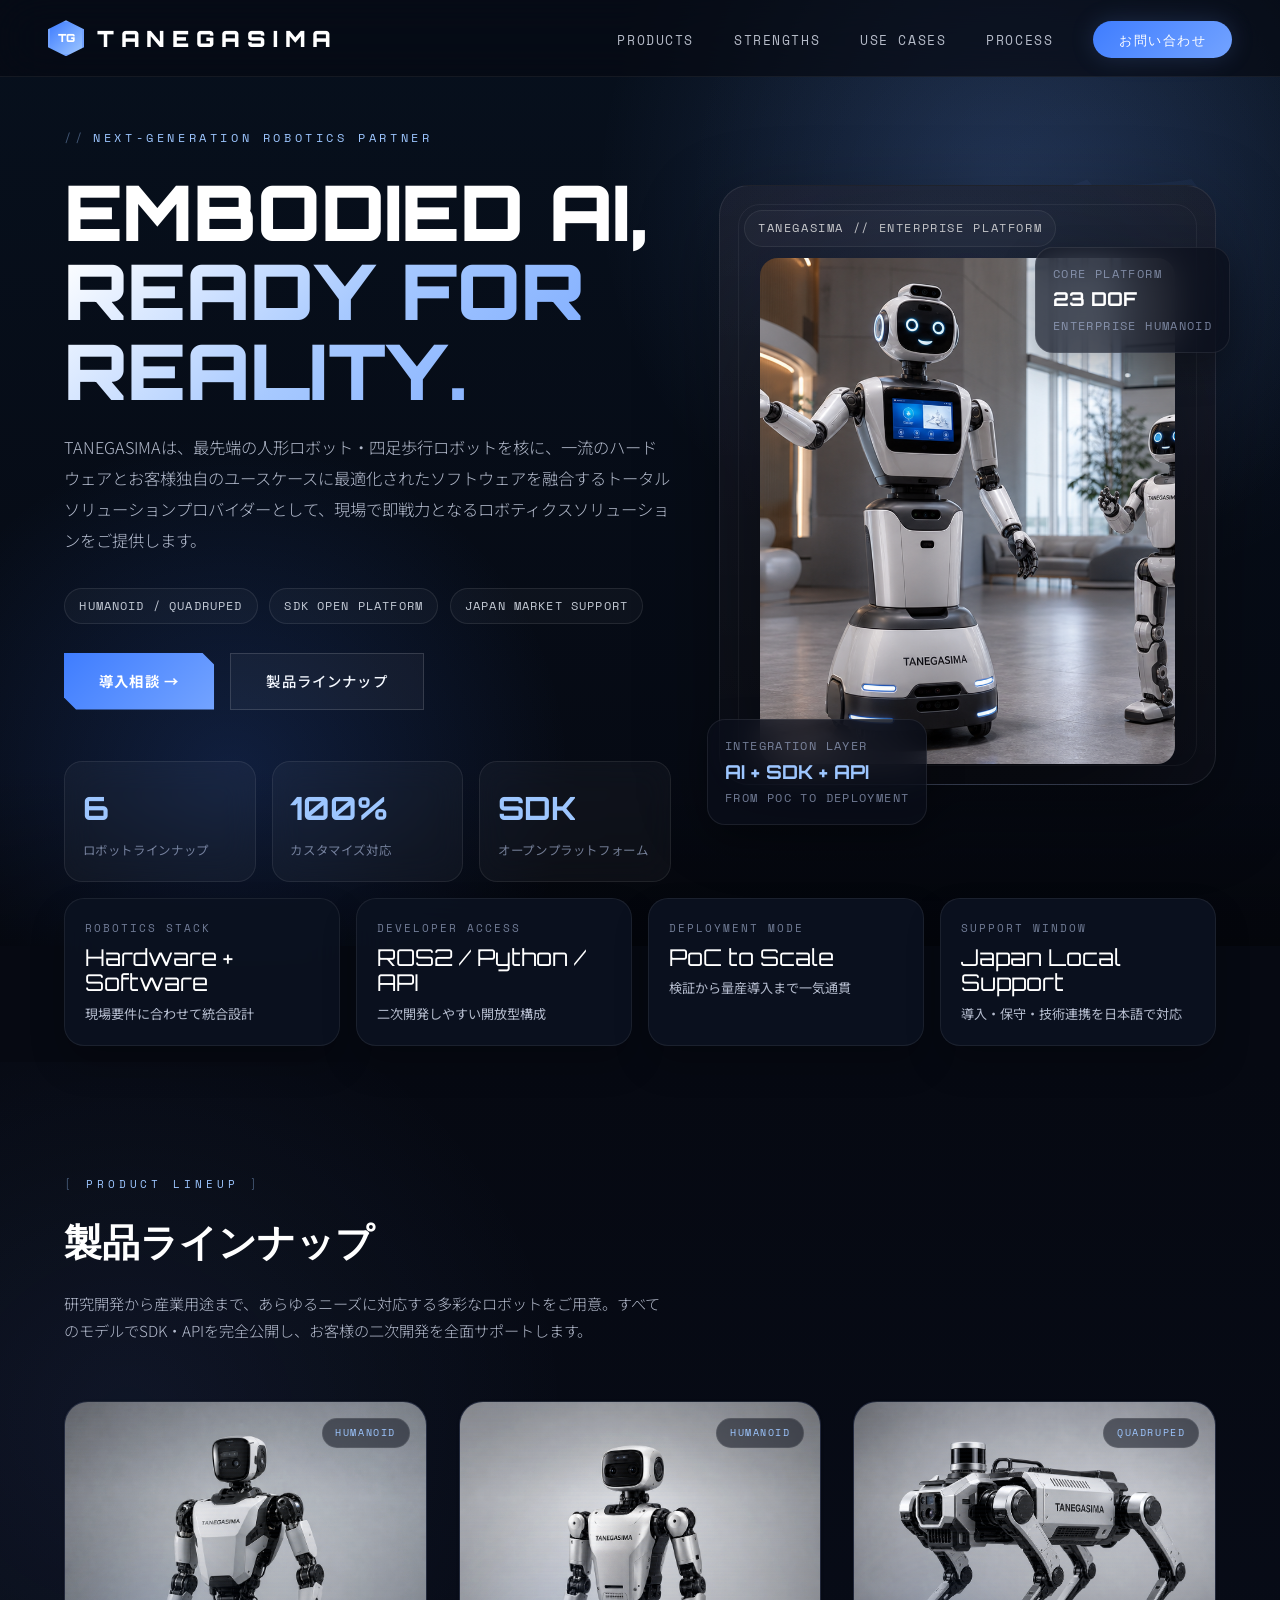
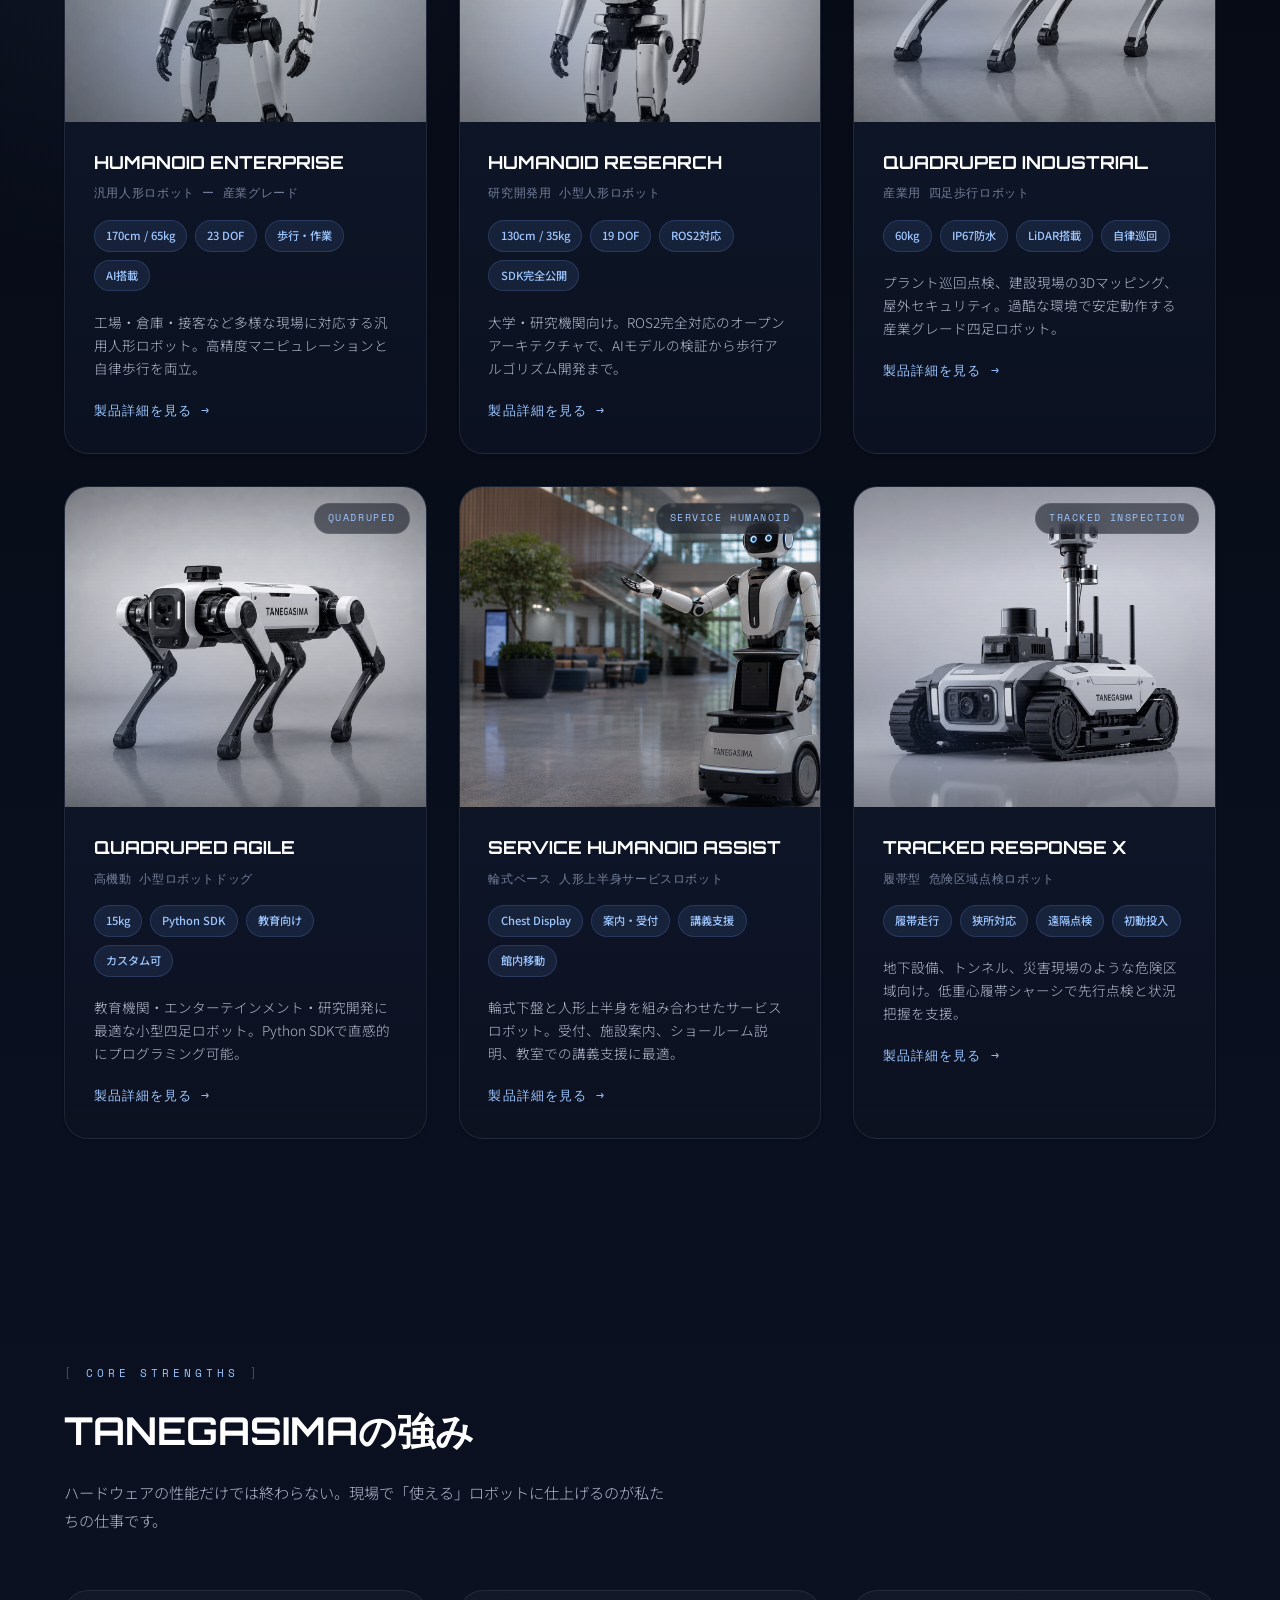
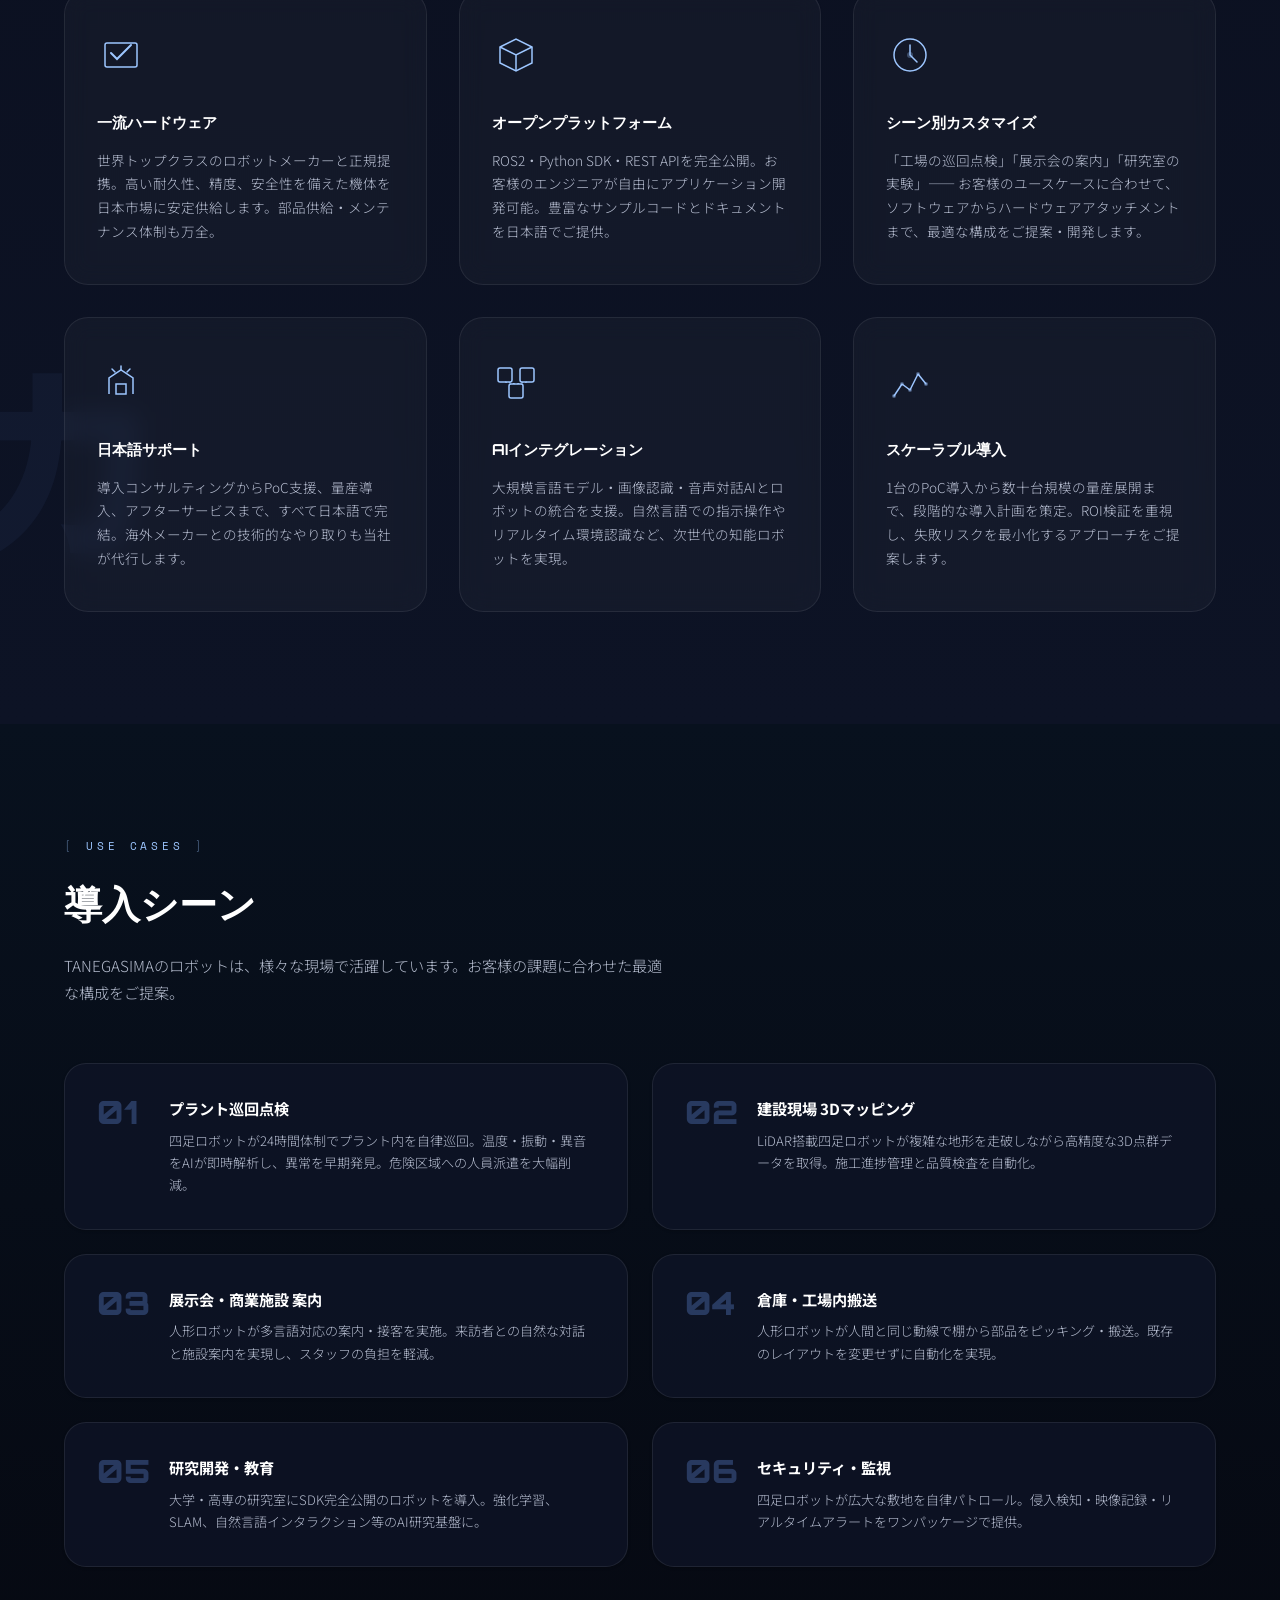
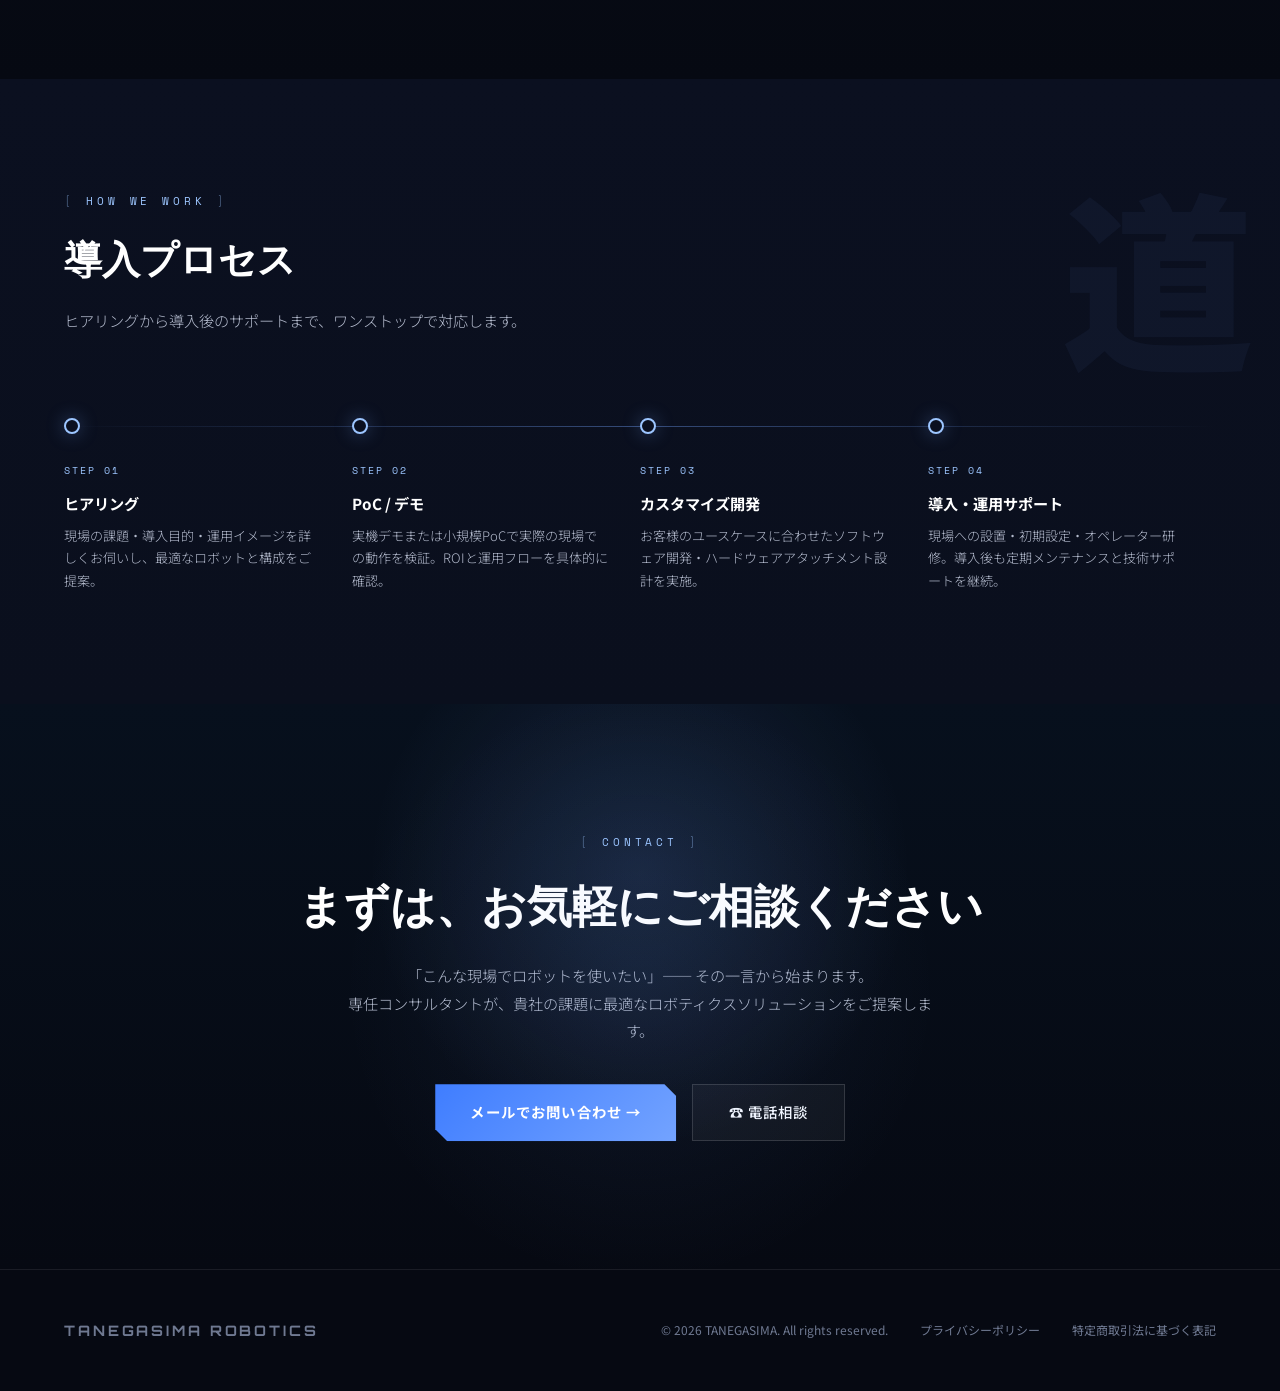
==== index.html @ 4e9cc812 "Fix GitHub Pages homepage video source" ====
<!DOCTYPE html>
<html lang="ja">
<head>
<meta charset="UTF-8">
<meta name="viewport" content="width=device-width, initial-scale=1.0">
<title>TANEGASIMA — 次世代ロボティクスパートナー</title>
<link href="https://fonts.googleapis.com/css2?family=Orbitron:wght@400;500;700;900&family=Noto+Sans+JP:wght@300;400;500;700&family=Space+Mono:wght@400;700&display=swap" rel="stylesheet">
<style>
*, *::before, *::after { margin: 0; padding: 0; box-sizing: border-box; }

:root {
  --bg-primary: #060912;
  --bg-secondary: #0b1020;
  --bg-tertiary: #11182d;
  --bg-card: rgba(15, 21, 40, 0.82);
  --accent: #73a3ff;
  --accent-strong: #3f7dff;
  --accent-light: #9dc6ff;
  --accent-bg: rgba(115,163,255,0.12);
  --accent-border: rgba(115,163,255,0.25);
  --text-primary: #f4f8ff;
  --text-secondary: rgba(228,236,255,0.78);
  --text-muted: rgba(176,190,224,0.62);
  --border: rgba(142,164,214,0.22);
  --border-light: rgba(142,164,214,0.14);
  --highlight: #ffffff;
  --grid-line: rgba(115,163,255,0.05);
  --shadow-sm: 0 1px 3px rgba(0,0,0,0.2);
  --shadow-md: 0 20px 45px rgba(0,0,0,0.28);
  --shadow-lg: 0 28px 80px rgba(0,0,0,0.36);
}

html { scroll-behavior: smooth; font-size: 16px; }

body {
  background: var(--bg-primary);
  color: var(--text-primary);
  font-family: 'Noto Sans JP', sans-serif;
  overflow-x: hidden;
  line-height: 1.7;
}

.grid-bg {
  position: fixed; inset: 0; z-index: 0;
  background-image:
    linear-gradient(var(--grid-line) 1px, transparent 1px),
    linear-gradient(90deg, var(--grid-line) 1px, transparent 1px);
  background-size: 64px 64px;
  pointer-events: none;
}

/* NAV */
nav {
  position: fixed; top: 0; width: 100%; z-index: 100;
  padding: 1.2rem 3rem;
  display: flex; justify-content: space-between; align-items: center;
  background: rgba(6,9,18,0.68);
  backdrop-filter: blur(24px);
  border-bottom: 1px solid rgba(255,255,255,0.06);
}
.logo {
  font-family: 'Orbitron', sans-serif; font-weight: 900; font-size: 1.4rem;
  letter-spacing: 0.3em; color: var(--highlight);
  display: flex; align-items: center; gap: 0.8rem;
}
.logo-mark {
  width: 36px; height: 36px; border: 2px solid var(--accent);
  display: flex; align-items: center; justify-content: center;
  font-size: 0.7rem; color: #fff; letter-spacing: 0;
  clip-path: polygon(50% 0%, 100% 25%, 100% 75%, 50% 100%, 0% 75%, 0% 25%);
  background: linear-gradient(135deg, var(--accent-strong), var(--accent-light));
  box-shadow: 0 0 30px rgba(115,163,255,0.35);
}
.nav-links { display: flex; gap: 2.5rem; list-style: none; }
.nav-links a {
  color: rgba(236,242,255,0.76); text-decoration: none; font-size: 0.82rem;
  font-weight: 500; letter-spacing: 0.12em; text-transform: uppercase;
  transition: color 0.3s; font-family: 'Space Mono', monospace;
}
.nav-links a:hover { color: var(--accent-light); }
.nav-cta {
  padding: 0.55rem 1.6rem; background: linear-gradient(135deg, var(--accent-strong), var(--accent));
  color: #fff !important; font-weight: 700; border-radius: 999px;
  transition: background 0.3s, transform 0.2s, box-shadow 0.3s;
  box-shadow: 0 0 24px rgba(115,163,255,0.18);
}
.nav-cta:hover { transform: translateY(-1px); box-shadow: 0 0 32px rgba(115,163,255,0.28); }

/* HERO */
.hero {
  position: relative; min-height: 100vh; display: flex; align-items: center;
  padding: 8rem 4rem 4rem; z-index: 1; overflow: hidden;
  background:
    radial-gradient(circle at 78% 20%, rgba(115,163,255,0.2) 0%, transparent 32%),
    radial-gradient(circle at 18% 82%, rgba(63,125,255,0.18) 0%, transparent 26%),
    linear-gradient(180deg, #07101d 0%, #060912 100%);
}
.hero::before {
  content: ''; position: absolute; top: -200px; right: -200px;
  width: 800px; height: 800px;
  background: radial-gradient(circle, rgba(115,163,255,0.08) 0%, transparent 70%);
  pointer-events: none;
}
.hero::after {
  content: ''; position: absolute; inset: auto 0 0 0; height: 180px;
  background: linear-gradient(180deg, transparent, rgba(0,0,0,0.38));
  pointer-events: none;
}
.hero-shell {
  width: 100%; display: grid; grid-template-columns: minmax(0, 1.1fr) minmax(420px, 0.9fr);
  gap: 3rem; align-items: center; position: relative; z-index: 2;
}
.hero-content { max-width: 720px; animation: fadeSlideUp 1s ease-out; }
.hero-tag {
  font-family: 'Space Mono', monospace; font-size: 0.75rem;
  letter-spacing: 0.3em; color: var(--accent-light); margin-bottom: 1.5rem; text-transform: uppercase;
}
.hero-tag::before { content: '//'; margin-right: 0.5rem; opacity: 0.4; }
.hero h1 {
  font-family: 'Orbitron', sans-serif; font-size: clamp(2.9rem, 6vw, 5.6rem);
  font-weight: 900; line-height: 1.03; color: var(--highlight); margin-bottom: 1.4rem;
  text-transform: uppercase;
}
.hero h1 .accent {
  display: inline-block; color: transparent;
  background: linear-gradient(135deg, #ffffff 0%, #a7c9ff 45%, #6ea1ff 100%);
  -webkit-background-clip: text; background-clip: text;
}
.hero-desc {
  font-size: 1.02rem; color: var(--text-secondary); max-width: 620px;
  margin-bottom: 2rem; line-height: 1.9; font-weight: 300;
}
.hero-micro {
  display: flex; flex-wrap: wrap; gap: 0.7rem; margin-bottom: 1.8rem;
}
.hero-chip {
  padding: 0.45rem 0.9rem; border-radius: 999px;
  border: 1px solid rgba(255,255,255,0.09);
  background: rgba(255,255,255,0.03); color: rgba(239,245,255,0.8);
  font-family: 'Space Mono', monospace; font-size: 0.72rem; letter-spacing: 0.1em;
}
.hero-buttons { display: flex; gap: 1rem; flex-wrap: wrap; }

.btn-primary {
  display: inline-flex; align-items: center; gap: 0.5rem;
  padding: 0.95rem 2.2rem; background: linear-gradient(135deg, var(--accent-strong), var(--accent)); color: #fff;
  text-decoration: none; font-weight: 700; font-size: 0.9rem;
  letter-spacing: 0.08em; border: none; cursor: pointer; transition: all 0.3s;
  clip-path: polygon(0 0, calc(100% - 12px) 0, 100% 12px, 100% 100%, 12px 100%, 0 calc(100% - 12px));
  box-shadow: 0 12px 40px rgba(63,125,255,0.32);
}
.btn-primary:hover { transform: translateY(-2px); box-shadow: 0 16px 44px rgba(63,125,255,0.42); }

.btn-secondary {
  display: inline-flex; align-items: center; gap: 0.5rem;
  padding: 0.95rem 2.2rem; background: rgba(255,255,255,0.04); color: var(--text-primary);
  text-decoration: none; font-weight: 500; font-size: 0.9rem;
  letter-spacing: 0.08em; border: 1px solid rgba(255,255,255,0.14); cursor: pointer; transition: all 0.3s;
}
.btn-secondary:hover { border-color: var(--accent); color: var(--accent-light); background: rgba(115,163,255,0.06); }

.hero-stats {
  display: grid; grid-template-columns: repeat(3, minmax(0, 1fr));
  gap: 1rem; margin-top: 3.2rem;
}
.stat-item {
  padding: 1.2rem 1.1rem; background: rgba(255,255,255,0.035);
  border: 1px solid rgba(255,255,255,0.08); border-radius: 18px;
  backdrop-filter: blur(16px);
}
.stat-num { font-family: 'Orbitron', sans-serif; font-size: 2rem; font-weight: 700; color: var(--accent-light); }
.stat-label { font-size: 0.78rem; color: var(--text-muted); margin-top: 0.3rem; letter-spacing: 0.05em; }
.hero-visual {
  position: relative; min-height: 640px; animation: fadeSlideUp 1s ease-out 0.1s both;
}
.hero-frame {
  position: absolute; inset: 0 0 40px 0; overflow: hidden; border-radius: 30px;
  border: 1px solid rgba(255,255,255,0.08);
  background:
    linear-gradient(180deg, rgba(255,255,255,0.06), rgba(255,255,255,0.02)),
    radial-gradient(circle at 50% 20%, rgba(115,163,255,0.12), transparent 55%),
    linear-gradient(180deg, rgba(11,16,32,0.98), rgba(7,10,20,0.98));
  box-shadow: var(--shadow-lg);
}
.hero-frame::before {
  content: ''; position: absolute; inset: 18px; border-radius: 22px;
  border: 1px solid rgba(255,255,255,0.06); pointer-events: none;
}
.hero-media {
  position: absolute; inset: 72px 40px 20px 40px; width: calc(100% - 80px); height: calc(100% - 92px);
  object-fit: cover; object-position: center center; border-radius: 18px;
  filter: drop-shadow(0 50px 80px rgba(0,0,0,0.56));
}
.hero-spec-card {
  position: absolute; min-width: 180px; padding: 1rem 1.05rem;
  border-radius: 18px; background: rgba(10,15,28,0.7);
  border: 1px solid rgba(255,255,255,0.08); backdrop-filter: blur(18px);
  box-shadow: 0 16px 36px rgba(0,0,0,0.28);
}
.hero-spec-card strong {
  display: block; font-family: 'Orbitron', sans-serif; font-size: 1.2rem; color: var(--highlight);
}
.hero-spec-card span {
  display: block; font-size: 0.72rem; color: var(--text-muted);
  letter-spacing: 0.12em; text-transform: uppercase; font-family: 'Space Mono', monospace;
}
.hero-spec-top { top: 62px; right: -14px; }
.hero-spec-bottom { bottom: 0; left: -12px; }
.hero-spec-bottom strong { color: var(--accent-light); }
.hero-system-tag {
  position: absolute; top: 24px; left: 24px;
  padding: 0.48rem 0.8rem; border-radius: 999px;
  font-size: 0.72rem; letter-spacing: 0.14em; text-transform: uppercase;
  font-family: 'Space Mono', monospace; color: rgba(255,255,255,0.8);
  border: 1px solid rgba(255,255,255,0.08); background: rgba(255,255,255,0.03);
}

.signal-strip {
  position: relative; z-index: 2; margin-top: -3rem; padding: 0 4rem 1rem;
}
.signal-grid {
  display: grid; grid-template-columns: repeat(4, minmax(0, 1fr));
  gap: 1rem; max-width: 1400px; margin: 0 auto;
}
.signal-card {
  padding: 1.2rem 1.25rem; border-radius: 20px;
  background: rgba(12,18,33,0.9); border: 1px solid rgba(255,255,255,0.07);
  box-shadow: 0 18px 34px rgba(0,0,0,0.22); backdrop-filter: blur(18px);
}
.signal-label {
  color: var(--text-muted); font-size: 0.7rem; letter-spacing: 0.18em;
  text-transform: uppercase; font-family: 'Space Mono', monospace; margin-bottom: 0.5rem;
}
.signal-value {
  color: var(--highlight); font-family: 'Orbitron', sans-serif; font-size: 1.45rem; line-height: 1.1;
}
.signal-note { margin-top: 0.45rem; color: var(--text-secondary); font-size: 0.82rem; }

/* SECTIONS */
section { position: relative; z-index: 1; padding: 7rem 4rem; }
.section-tag {
  font-family: 'Space Mono', monospace; font-size: 0.7rem;
  letter-spacing: 0.35em; color: var(--accent-light); text-transform: uppercase; margin-bottom: 1rem;
}
.section-tag::before { content: '[ '; opacity: 0.4; }
.section-tag::after { content: ' ]'; opacity: 0.4; }
.section-title {
  font-family: 'Orbitron', sans-serif; font-size: clamp(1.6rem, 3vw, 2.4rem);
  font-weight: 700; color: var(--highlight); margin-bottom: 1rem;
}
.section-desc { color: var(--text-secondary); max-width: 600px; font-size: 0.95rem; line-height: 1.8; font-weight: 300; }

/* PRODUCTS */
#products {
  background:
    radial-gradient(circle at 10% 20%, rgba(115,163,255,0.08), transparent 24%),
    linear-gradient(180deg, #060912 0%, #0a1020 100%);
}
.products-grid { display: grid; grid-template-columns: repeat(auto-fit, minmax(320px, 1fr)); gap: 2rem; margin-top: 3.5rem; }
.product-card {
  background: linear-gradient(180deg, rgba(18,26,48,0.92), rgba(12,18,33,0.88));
  border: 1px solid rgba(255,255,255,0.08);
  overflow: hidden; transition: all 0.4s cubic-bezier(0.25, 0.46, 0.45, 0.94);
  position: relative; border-radius: 24px; box-shadow: var(--shadow-sm);
}
.product-card:hover { border-color: var(--accent-border); transform: translateY(-10px); box-shadow: var(--shadow-lg); }
.product-card::after {
  content: ''; position: absolute; top: 0; left: 0; right: 0; height: 3px;
  background: linear-gradient(90deg, transparent, var(--accent), transparent);
  transform: scaleX(0); transition: transform 0.4s; border-radius: 24px 24px 0 0;
}
.product-card:hover::after { transform: scaleX(1); }

.product-visual {
  height: 320px;
  position: relative; overflow: hidden;
}
.product-visual::before {
  content: ''; position: absolute; inset: 0;
  background:
    linear-gradient(180deg, rgba(9,13,24,0.1) 0%, rgba(9,13,24,0) 30%, rgba(9,13,24,0.34) 100%),
    repeating-linear-gradient(0deg, transparent, transparent 2px, rgba(115,163,255,0.018) 2px, rgba(115,163,255,0.018) 4px);
  z-index: 1;
}
.product-visual::after {
  content: ''; position: absolute; inset: auto auto -34px -20px;
  width: 220px; height: 220px; border-radius: 50%;
  background: radial-gradient(circle, rgba(115,163,255,0.14) 0%, rgba(115,163,255,0.05) 36%, transparent 72%);
  filter: blur(14px); pointer-events: none; z-index: 1;
}
.product-photo {
  width: 100%; height: 100%; object-fit: cover; display: block;
  filter: saturate(1.03) contrast(1.05);
}
.product-photo.enterprise { object-position: center 12%; }
.product-photo.research { object-position: center 16%; }
.product-photo.industrial { object-position: center 24%; }
.product-photo.agile { object-position: center 24%; }

.product-badge {
  position: absolute; top: 1rem; right: 1rem;
  font-family: 'Space Mono', monospace; font-size: 0.65rem; letter-spacing: 0.15em;
  color: var(--accent-light); background: rgba(9,13,24,0.52);
  padding: 0.35rem 0.8rem; border: 1px solid rgba(255,255,255,0.08); border-radius: 999px;
  z-index: 2; backdrop-filter: blur(12px);
}
.product-info { padding: 1.6rem 1.8rem 1.9rem; }
.product-name { font-family: 'Orbitron', sans-serif; font-size: 1.12rem; font-weight: 700; color: var(--highlight); margin-bottom: 0.3rem; }
.product-sub { font-size: 0.78rem; color: var(--text-muted); font-family: 'Space Mono', monospace; margin-bottom: 1rem; letter-spacing: 0.05em; }
.product-specs { display: flex; flex-wrap: wrap; gap: 0.5rem; margin-bottom: 1.2rem; }
.spec-tag {
  font-size: 0.7rem; padding: 0.34rem 0.7rem; background: rgba(115,163,255,0.1);
  border: 1px solid rgba(115,163,255,0.18); color: var(--accent-light); border-radius: 999px; font-weight: 500;
}
.product-desc { font-size: 0.85rem; color: var(--text-secondary); line-height: 1.7; font-weight: 300; }
.product-link {
  display: inline-flex; align-items: center; margin-top: 1.2rem;
  color: var(--accent-light); text-decoration: none; font-size: 0.82rem;
  font-family: 'Space Mono', monospace; letter-spacing: 0.08em;
  transition: transform 0.25s ease, color 0.25s ease;
}
.product-link:hover { transform: translateX(4px); color: #fff; }

/* STRENGTHS */
#strengths { background: linear-gradient(180deg, #0b1020 0%, #0d1325 100%); }
.strength-grid { display: grid; grid-template-columns: repeat(3, 1fr); gap: 2rem; margin-top: 3.5rem; }
.strength-card {
  padding: 2.5rem 2rem; background: rgba(255,255,255,0.03);
  border: 1px solid rgba(255,255,255,0.08); transition: all 0.3s; border-radius: 24px;
  backdrop-filter: blur(12px);
}
.strength-card:hover { border-color: var(--accent-border); box-shadow: var(--shadow-md); transform: translateY(-4px); }
.strength-icon { width: 48px; height: 48px; margin-bottom: 1.5rem; color: var(--accent-light); }
.strength-card h3 { font-family: 'Orbitron', sans-serif; font-size: 0.95rem; font-weight: 700; color: var(--highlight); margin-bottom: 0.8rem; }
.strength-card p { font-size: 0.85rem; color: var(--text-secondary); line-height: 1.75; font-weight: 300; }

/* USE CASES */
#usecases { background: linear-gradient(180deg, #08111e 0%, #060912 100%); }
.usecase-grid { display: grid; grid-template-columns: repeat(2, 1fr); gap: 1.5rem; margin-top: 3.5rem; }
.usecase-item {
  display: flex; gap: 1.5rem; padding: 2rem; background: rgba(15,21,40,0.74);
  border: 1px solid rgba(255,255,255,0.08); transition: all 0.3s;
  align-items: flex-start; border-radius: 22px; box-shadow: var(--shadow-sm);
}
.usecase-item:hover { border-color: var(--accent-border); transform: translateX(4px); box-shadow: var(--shadow-md); }
.usecase-num { font-family: 'Orbitron', sans-serif; font-size: 2rem; font-weight: 900; color: rgba(115,163,255,0.28); line-height: 1; min-width: 3rem; }
.usecase-item h4 { font-size: 0.95rem; font-weight: 700; color: var(--highlight); margin-bottom: 0.5rem; }
.usecase-item p { font-size: 0.82rem; color: var(--text-secondary); line-height: 1.7; font-weight: 300; }

/* PROCESS */
#process { background: linear-gradient(180deg, #0b1020 0%, #0a0f1d 100%); }
.process-timeline { margin-top: 3.5rem; display: flex; position: relative; }
.process-timeline::before {
  content: ''; position: absolute; top: 36px; left: 0; right: 0; height: 1px; background: linear-gradient(90deg, transparent, rgba(115,163,255,0.4), transparent);
}
.process-step { flex: 1; position: relative; padding-top: 4.5rem; padding-right: 2rem; }
.process-step::before {
  content: ''; position: absolute; top: 28px; left: 0; width: 16px; height: 16px;
  background: var(--bg-secondary); border: 2px solid var(--accent-light); border-radius: 50%; z-index: 1;
  box-shadow: 0 0 18px rgba(115,163,255,0.35);
}
.step-num { font-family: 'Space Mono', monospace; font-size: 0.65rem; color: var(--accent-light); letter-spacing: 0.2em; margin-bottom: 0.7rem; }
.process-step h4 { font-size: 0.95rem; font-weight: 700; color: var(--highlight); margin-bottom: 0.5rem; }
.process-step p { font-size: 0.82rem; color: var(--text-secondary); line-height: 1.7; font-weight: 300; }

/* CTA */
.cta-section {
  text-align: center; padding: 8rem 4rem; position: relative; overflow: hidden;
  background:
    radial-gradient(circle at 50% 30%, rgba(115,163,255,0.14), transparent 36%),
    linear-gradient(180deg, #07101d 0%, #060912 100%);
}
.cta-section::before {
  content: ''; position: absolute; top: 50%; left: 50%; transform: translate(-50%, -50%);
  width: 600px; height: 600px;
  background: radial-gradient(circle, rgba(115,163,255,0.08) 0%, transparent 70%);
  pointer-events: none;
}
.cta-section .section-title { font-size: clamp(1.8rem, 3.5vw, 2.8rem); margin-bottom: 1.2rem; }
.cta-section .section-desc { margin: 0 auto 2.5rem; text-align: center; }

/* FOOTER */
footer {
  position: relative; z-index: 1; padding: 3rem 4rem; border-top: 1px solid rgba(255,255,255,0.08);
  display: flex; justify-content: space-between; align-items: center; background: #060912;
}
.footer-brand { font-family: 'Orbitron', sans-serif; font-weight: 700; font-size: 0.9rem; letter-spacing: 0.2em; color: var(--text-muted); }
.footer-info { font-size: 0.75rem; color: var(--text-muted); display: flex; gap: 2rem; }
.footer-info a { color: var(--text-muted); text-decoration: none; transition: color 0.3s; }
.footer-info a:hover { color: var(--accent-light); }

/* ANIMATIONS */
@keyframes fadeSlideUp { from { opacity: 0; transform: translateY(40px); } to { opacity: 1; transform: translateY(0); } }
.fade-in { opacity: 0; transform: translateY(30px); transition: all 0.8s cubic-bezier(0.25, 0.46, 0.45, 0.94); }
.fade-in.visible { opacity: 1; transform: translateY(0); }

/* RESPONSIVE */
@media (max-width: 1024px) {
  .hero-shell { grid-template-columns: 1fr; }
  .hero-visual { min-height: 560px; }
  .signal-grid { grid-template-columns: repeat(2, minmax(0, 1fr)); }
  .strength-grid { grid-template-columns: repeat(2, 1fr); }
  .process-timeline { flex-direction: column; gap: 2rem; }
  .process-timeline::before { display: none; }
  .process-step { padding-top: 0; padding-left: 3rem; padding-right: 0; }
  .process-step::before { top: 2px; left: 0; }
}
@media (max-width: 768px) {
  nav { padding: 1rem 1.5rem; }
  .nav-links { display: none; }
  section, .hero { padding: 4rem 1.5rem; }
  .hero { padding-top: 7rem; }
  .hero-shell { gap: 2rem; }
  .hero h1 { font-size: clamp(2.5rem, 13vw, 4rem); }
  .hero-visual { min-height: 460px; }
  .hero-frame { inset: 0; }
  .hero-media { inset: 76px 18px 18px 18px; width: calc(100% - 36px); height: calc(100% - 94px); }
  .hero-spec-card { min-width: 150px; padding: 0.9rem; }
  .hero-spec-top { top: 70px; right: 10px; }
  .hero-spec-bottom { left: 10px; bottom: 10px; }
  .hero-stats { grid-template-columns: 1fr; gap: 1rem; }
  .signal-strip { padding: 0 1.5rem 1rem; margin-top: -1.5rem; }
  .signal-grid { grid-template-columns: 1fr; }
  .products-grid { grid-template-columns: 1fr; }
  .strength-grid { grid-template-columns: 1fr; }
  .usecase-grid { grid-template-columns: 1fr; }
  footer { flex-direction: column; gap: 1.5rem; text-align: center; }
  .footer-info { flex-direction: column; gap: 0.5rem; }
}

.kanji-float {
  position: absolute; font-size: 12rem; font-weight: 900;
  color: rgba(115,163,255,0.05); pointer-events: none;
  font-family: 'Noto Sans JP', sans-serif; z-index: 0; user-select: none;
}
</style>
</head>
<body>

<div class="grid-bg"></div>

<nav>
  <div class="logo"><div class="logo-mark">TG</div>TANEGASIMA</div>
  <ul class="nav-links">
    <li><a href="#products">Products</a></li>
    <li><a href="#strengths">Strengths</a></li>
    <li><a href="#usecases">Use Cases</a></li>
    <li><a href="#process">Process</a></li>
    <li><a href="#contact" class="nav-cta">お問い合わせ</a></li>
  </ul>
</nav>

<section class="hero">
  <span class="kanji-float" style="top: 10%; right: 5%;">種</span>
  <div class="hero-shell">
    <div class="hero-content">
      <div class="hero-tag">Next-Generation Robotics Partner</div>
      <h1>Embodied AI,<br><span class="accent">Ready For Reality.</span></h1>
      <p class="hero-desc">TANEGASIMAは、最先端の人形ロボット・四足歩行ロボットを核に、一流のハードウェアとお客様独自のユースケースに最適化されたソフトウェアを融合するトータルソリューションプロバイダーとして、現場で即戦力となるロボティクスソリューションをご提供します。</p>
      <div class="hero-micro">
        <span class="hero-chip">HUMANOID / QUADRUPED</span>
        <span class="hero-chip">SDK OPEN PLATFORM</span>
        <span class="hero-chip">JAPAN MARKET SUPPORT</span>
      </div>
      <div class="hero-buttons">
        <a href="#contact" class="btn-primary">導入相談 →</a>
        <a href="#products" class="btn-secondary">製品ラインナップ</a>
      </div>
      <div class="hero-stats">
      <div class="stat-item"><div class="stat-num">6</div><div class="stat-label">ロボットラインナップ</div></div>
        <div class="stat-item"><div class="stat-num">100%</div><div class="stat-label">カスタマイズ対応</div></div>
        <div class="stat-item"><div class="stat-num">SDK</div><div class="stat-label">オープンプラットフォーム</div></div>
      </div>
    </div>
    <div class="hero-visual">
      <div class="hero-frame">
        <div class="hero-system-tag">Tanegasima // Enterprise Platform</div>
        <video class="hero-media" autoplay muted loop playsinline preload="metadata" poster="assets/tanegasima/hero-video/shot-01.png" aria-label="TANEGASIMA collaborative robotics hero video">
          <source src="assets/tanegasima/hero-video/hpvideo.mp4" type="video/mp4">
        </video>
      </div>
      <div class="hero-spec-card hero-spec-top">
        <span>Core Platform</span>
        <strong>23 DOF</strong>
        <span>Enterprise Humanoid</span>
      </div>
      <div class="hero-spec-card hero-spec-bottom">
        <span>Integration Layer</span>
        <strong>AI + SDK + API</strong>
        <span>From PoC to Deployment</span>
      </div>
    </div>
  </div>
</section>

<section class="signal-strip" aria-label="platform signals">
  <div class="signal-grid">
    <div class="signal-card">
      <div class="signal-label">Robotics Stack</div>
      <div class="signal-value">Hardware + Software</div>
      <div class="signal-note">現場要件に合わせて統合設計</div>
    </div>
    <div class="signal-card">
      <div class="signal-label">Developer Access</div>
      <div class="signal-value">ROS2 / Python / API</div>
      <div class="signal-note">二次開発しやすい開放型構成</div>
    </div>
    <div class="signal-card">
      <div class="signal-label">Deployment Mode</div>
      <div class="signal-value">PoC to Scale</div>
      <div class="signal-note">検証から量産導入まで一気通貫</div>
    </div>
    <div class="signal-card">
      <div class="signal-label">Support Window</div>
      <div class="signal-value">Japan Local Support</div>
      <div class="signal-note">導入・保守・技術連携を日本語で対応</div>
    </div>
  </div>
</section>

<section id="products">
  <div class="section-tag">Product Lineup</div>
  <h2 class="section-title">製品ラインナップ</h2>
  <p class="section-desc">研究開発から産業用途まで、あらゆるニーズに対応する多彩なロボットをご用意。すべてのモデルでSDK・APIを完全公開し、お客様の二次開発を全面サポートします。</p>
  <div class="products-grid">
    <div class="product-card fade-in">
      <div class="product-visual">
        <div class="product-badge">HUMANOID</div>
        <img class="product-photo enterprise" src="assets/tanegasima/generated/humanoid-enterprise-v2.png" alt="HUMANOID ENTERPRISE robot photo">
      </div>
      <div class="product-info">
        <div class="product-name">HUMANOID ENTERPRISE</div>
        <div class="product-sub">汎用人形ロボット ー 産業グレード</div>
        <div class="product-specs"><span class="spec-tag">170cm / 65kg</span><span class="spec-tag">23 DOF</span><span class="spec-tag">歩行・作業</span><span class="spec-tag">AI搭載</span></div>
        <p class="product-desc">工場・倉庫・接客など多様な現場に対応する汎用人形ロボット。高精度マニピュレーションと自律歩行を両立。</p>
        <a class="product-link" href="tanegasima-humanoid-enterprise.html">製品詳細を見る →</a>
      </div>
    </div>
    <div class="product-card fade-in">
      <div class="product-visual">
        <div class="product-badge">HUMANOID</div>
        <img class="product-photo research" src="assets/tanegasima/generated/humanoid-research-v2.png" alt="HUMANOID RESEARCH robot photo">
      </div>
      <div class="product-info">
        <div class="product-name">HUMANOID RESEARCH</div>
        <div class="product-sub">研究開発用 小型人形ロボット</div>
        <div class="product-specs"><span class="spec-tag">130cm / 35kg</span><span class="spec-tag">19 DOF</span><span class="spec-tag">ROS2対応</span><span class="spec-tag">SDK完全公開</span></div>
        <p class="product-desc">大学・研究機関向け。ROS2完全対応のオープンアーキテクチャで、AIモデルの検証から歩行アルゴリズム開発まで。</p>
        <a class="product-link" href="tanegasima-humanoid-research.html">製品詳細を見る →</a>
      </div>
    </div>
    <div class="product-card fade-in">
      <div class="product-visual">
        <div class="product-badge">QUADRUPED</div>
        <img class="product-photo industrial" src="assets/tanegasima/generated/quadruped-industrial-v2.png" alt="QUADRUPED INDUSTRIAL robot photo">
      </div>
      <div class="product-info">
        <div class="product-name">QUADRUPED INDUSTRIAL</div>
        <div class="product-sub">産業用 四足歩行ロボット</div>
        <div class="product-specs"><span class="spec-tag">60kg</span><span class="spec-tag">IP67防水</span><span class="spec-tag">LiDAR搭載</span><span class="spec-tag">自律巡回</span></div>
        <p class="product-desc">プラント巡回点検、建設現場の3Dマッピング、屋外セキュリティ。過酷な環境で安定動作する産業グレード四足ロボット。</p>
        <a class="product-link" href="tanegasima-quadruped-industrial.html">製品詳細を見る →</a>
      </div>
    </div>
    <div class="product-card fade-in">
      <div class="product-visual">
        <div class="product-badge">QUADRUPED</div>
        <img class="product-photo agile" src="assets/tanegasima/generated/quadruped-agile-v2.png" alt="QUADRUPED AGILE robot photo">
      </div>
      <div class="product-info">
        <div class="product-name">QUADRUPED AGILE</div>
        <div class="product-sub">高機動 小型ロボットドッグ</div>
        <div class="product-specs"><span class="spec-tag">15kg</span><span class="spec-tag">Python SDK</span><span class="spec-tag">教育向け</span><span class="spec-tag">カスタム可</span></div>
        <p class="product-desc">教育機関・エンターテインメント・研究開発に最適な小型四足ロボット。Python SDKで直感的にプログラミング可能。</p>
        <a class="product-link" href="tanegasima-quadruped-agile.html">製品詳細を見る →</a>
      </div>
    </div>
    <div class="product-card fade-in">
      <div class="product-visual">
        <div class="product-badge">SERVICE HUMANOID</div>
        <img class="product-photo industrial" src="assets/tanegasima/generated/mobile-manipulator-v4.png" alt="SERVICE HUMANOID ASSIST robot photo">
      </div>
      <div class="product-info">
        <div class="product-name">SERVICE HUMANOID ASSIST</div>
        <div class="product-sub">輪式ベース 人形上半身サービスロボット</div>
        <div class="product-specs"><span class="spec-tag">Chest Display</span><span class="spec-tag">案内・受付</span><span class="spec-tag">講義支援</span><span class="spec-tag">館内移動</span></div>
        <p class="product-desc">輪式下盤と人形上半身を組み合わせたサービスロボット。受付、施設案内、ショールーム説明、教室での講義支援に最適。</p>
        <a class="product-link" href="tanegasima-mobile-manipulator.html">製品詳細を見る →</a>
      </div>
    </div>
    <div class="product-card fade-in">
      <div class="product-visual">
        <div class="product-badge">TRACKED INSPECTION</div>
        <img class="product-photo industrial" src="assets/tanegasima/generated/tracked-response-v2.png" alt="TRACKED RESPONSE X robot photo">
      </div>
      <div class="product-info">
        <div class="product-name">TRACKED RESPONSE X</div>
        <div class="product-sub">履帯型 危険区域点検ロボット</div>
        <div class="product-specs"><span class="spec-tag">履帯走行</span><span class="spec-tag">狭所対応</span><span class="spec-tag">遠隔点検</span><span class="spec-tag">初動投入</span></div>
        <p class="product-desc">地下設備、トンネル、災害現場のような危険区域向け。低重心履帯シャーシで先行点検と状況把握を支援。</p>
        <a class="product-link" href="tanegasima-tracked-response.html">製品詳細を見る →</a>
      </div>
    </div>
  </div>
</section>

<section id="strengths">
  <span class="kanji-float" style="bottom: 10%; left: -3%;">力</span>
  <div class="section-tag">Core Strengths</div>
  <h2 class="section-title">TANEGASIMAの強み</h2>
  <p class="section-desc">ハードウェアの性能だけでは終わらない。現場で「使える」ロボットに仕上げるのが私たちの仕事です。</p>
  <div class="strength-grid">
    <div class="strength-card fade-in">
      <svg class="strength-icon" viewBox="0 0 48 48" fill="none"><rect x="8" y="12" width="32" height="24" rx="2" stroke="currentColor" stroke-width="1.5"/><path d="M14 22l6 6 14-14" stroke="currentColor" stroke-width="2" stroke-linecap="round"/></svg>
      <h3>一流ハードウェア</h3>
      <p>世界トップクラスのロボットメーカーと正規提携。高い耐久性、精度、安全性を備えた機体を日本市場に安定供給します。部品供給・メンテナンス体制も万全。</p>
    </div>
    <div class="strength-card fade-in">
      <svg class="strength-icon" viewBox="0 0 48 48" fill="none"><path d="M8 16l16-8 16 8v16l-16 8-16-8V16z" stroke="currentColor" stroke-width="1.5"/><path d="M8 16l16 8 16-8M24 24v16" stroke="currentColor" stroke-width="1.5"/></svg>
      <h3>オープンプラットフォーム</h3>
      <p>ROS2・Python SDK・REST APIを完全公開。お客様のエンジニアが自由にアプリケーション開発可能。豊富なサンプルコードとドキュメントを日本語でご提供。</p>
    </div>
    <div class="strength-card fade-in">
      <svg class="strength-icon" viewBox="0 0 48 48" fill="none"><circle cx="24" cy="24" r="16" stroke="currentColor" stroke-width="1.5"/><path d="M24 14v10l7 7" stroke="currentColor" stroke-width="1.5" stroke-linecap="round"/><circle cx="24" cy="24" r="3" fill="currentColor" opacity="0.3"/></svg>
      <h3>シーン別カスタマイズ</h3>
      <p>「工場の巡回点検」「展示会の案内」「研究室の実験」—— お客様のユースケースに合わせて、ソフトウェアからハードウェアアタッチメントまで、最適な構成をご提案・開発します。</p>
    </div>
    <div class="strength-card fade-in">
      <svg class="strength-icon" viewBox="0 0 48 48" fill="none"><path d="M12 36V20l12-8 12 8v16" stroke="currentColor" stroke-width="1.5"/><rect x="19" y="26" width="10" height="10" stroke="currentColor" stroke-width="1.5"/><path d="M24 12v-4M18 14l-3-3M30 14l3-3" stroke="currentColor" stroke-width="1.5" stroke-linecap="round"/></svg>
      <h3>日本語サポート</h3>
      <p>導入コンサルティングからPoC支援、量産導入、アフターサービスまで、すべて日本語で完結。海外メーカーとの技術的なやり取りも当社が代行します。</p>
    </div>
    <div class="strength-card fade-in">
      <svg class="strength-icon" viewBox="0 0 48 48" fill="none"><rect x="6" y="10" width="14" height="14" rx="2" stroke="currentColor" stroke-width="1.5"/><rect x="28" y="10" width="14" height="14" rx="2" stroke="currentColor" stroke-width="1.5"/><rect x="17" y="26" width="14" height="14" rx="2" stroke="currentColor" stroke-width="1.5"/><line x1="13" y1="24" x2="24" y2="26" stroke="currentColor" stroke-width="1" stroke-dasharray="2 2"/><line x1="35" y1="24" x2="24" y2="26" stroke="currentColor" stroke-width="1" stroke-dasharray="2 2"/></svg>
      <h3>AIインテグレーション</h3>
      <p>大規模言語モデル・画像認識・音声対話AIとロボットの統合を支援。自然言語での指示操作やリアルタイム環境認識など、次世代の知能ロボットを実現。</p>
    </div>
    <div class="strength-card fade-in">
      <svg class="strength-icon" viewBox="0 0 48 48" fill="none"><path d="M8 38l8-12 8 6 8-16 8 10" stroke="currentColor" stroke-width="1.5" stroke-linecap="round" stroke-linejoin="round"/><circle cx="8" cy="38" r="2" fill="currentColor" opacity="0.4"/><circle cx="16" cy="26" r="2" fill="currentColor" opacity="0.4"/><circle cx="24" cy="32" r="2" fill="currentColor" opacity="0.4"/><circle cx="32" cy="16" r="2" fill="currentColor" opacity="0.4"/><circle cx="40" cy="26" r="2" fill="currentColor" opacity="0.4"/></svg>
      <h3>スケーラブル導入</h3>
      <p>1台のPoC導入から数十台規模の量産展開まで、段階的な導入計画を策定。ROI検証を重視し、失敗リスクを最小化するアプローチをご提案します。</p>
    </div>
  </div>
</section>

<section id="usecases">
  <div class="section-tag">Use Cases</div>
  <h2 class="section-title">導入シーン</h2>
  <p class="section-desc">TANEGASIMAのロボットは、様々な現場で活躍しています。お客様の課題に合わせた最適な構成をご提案。</p>
  <div class="usecase-grid">
    <div class="usecase-item fade-in"><div class="usecase-num">01</div><div><h4>プラント巡回点検</h4><p>四足ロボットが24時間体制でプラント内を自律巡回。温度・振動・異音をAIが即時解析し、異常を早期発見。危険区域への人員派遣を大幅削減。</p></div></div>
    <div class="usecase-item fade-in"><div class="usecase-num">02</div><div><h4>建設現場 3Dマッピング</h4><p>LiDAR搭載四足ロボットが複雑な地形を走破しながら高精度な3D点群データを取得。施工進捗管理と品質検査を自動化。</p></div></div>
    <div class="usecase-item fade-in"><div class="usecase-num">03</div><div><h4>展示会・商業施設 案内</h4><p>人形ロボットが多言語対応の案内・接客を実施。来訪者との自然な対話と施設案内を実現し、スタッフの負担を軽減。</p></div></div>
    <div class="usecase-item fade-in"><div class="usecase-num">04</div><div><h4>倉庫・工場内搬送</h4><p>人形ロボットが人間と同じ動線で棚から部品をピッキング・搬送。既存のレイアウトを変更せずに自動化を実現。</p></div></div>
    <div class="usecase-item fade-in"><div class="usecase-num">05</div><div><h4>研究開発・教育</h4><p>大学・高専の研究室にSDK完全公開のロボットを導入。強化学習、SLAM、自然言語インタラクション等のAI研究基盤に。</p></div></div>
    <div class="usecase-item fade-in"><div class="usecase-num">06</div><div><h4>セキュリティ・監視</h4><p>四足ロボットが広大な敷地を自律パトロール。侵入検知・映像記録・リアルタイムアラートをワンパッケージで提供。</p></div></div>
  </div>
</section>

<section id="process">
  <span class="kanji-float" style="top: 5%; right: 2%;">道</span>
  <div class="section-tag">How We Work</div>
  <h2 class="section-title">導入プロセス</h2>
  <p class="section-desc">ヒアリングから導入後のサポートまで、ワンストップで対応します。</p>
  <div class="process-timeline">
    <div class="process-step fade-in"><div class="step-num">STEP 01</div><h4>ヒアリング</h4><p>現場の課題・導入目的・運用イメージを詳しくお伺いし、最適なロボットと構成をご提案。</p></div>
    <div class="process-step fade-in"><div class="step-num">STEP 02</div><h4>PoC / デモ</h4><p>実機デモまたは小規模PoCで実際の現場での動作を検証。ROIと運用フローを具体的に確認。</p></div>
    <div class="process-step fade-in"><div class="step-num">STEP 03</div><h4>カスタマイズ開発</h4><p>お客様のユースケースに合わせたソフトウェア開発・ハードウェアアタッチメント設計を実施。</p></div>
    <div class="process-step fade-in"><div class="step-num">STEP 04</div><h4>導入・運用サポート</h4><p>現場への設置・初期設定・オペレーター研修。導入後も定期メンテナンスと技術サポートを継続。</p></div>
  </div>
</section>

<section class="cta-section" id="contact">
  <div class="section-tag">Contact</div>
  <h2 class="section-title">まずは、お気軽にご相談ください</h2>
  <p class="section-desc">「こんな現場でロボットを使いたい」—— その一言から始まります。<br>専任コンサルタントが、貴社の課題に最適なロボティクスソリューションをご提案します。</p>
  <div style="display:flex; gap:1rem; justify-content:center; flex-wrap:wrap;">
    <a href="mailto:info@tanegasima.co.jp" class="btn-primary">メールでお問い合わせ →</a>
    <a href="tel:+81-3-XXXX-XXXX" class="btn-secondary">☎ 電話相談</a>
  </div>
</section>

<footer>
  <div class="footer-brand">TANEGASIMA ROBOTICS</div>
  <div class="footer-info">
    <span>© 2026 TANEGASIMA. All rights reserved.</span>
    <a href="#">プライバシーポリシー</a>
    <a href="#">特定商取引法に基づく表記</a>
  </div>
</footer>

<script>
const observer = new IntersectionObserver((entries) => {
  entries.forEach((entry, i) => {
    if (entry.isIntersecting) {
      setTimeout(() => entry.target.classList.add('visible'), i * 100);
      observer.unobserve(entry.target);
    }
  });
}, { threshold: 0.1, rootMargin: '0px 0px -50px 0px' });
document.querySelectorAll('.fade-in').forEach(el => observer.observe(el));
window.addEventListener('scroll', () => {
  document.querySelectorAll('.kanji-float').forEach(el => {
    el.style.transform = `translateY(${window.scrollY * 0.03}px)`;
  });
});
</script>
</body>
</html>
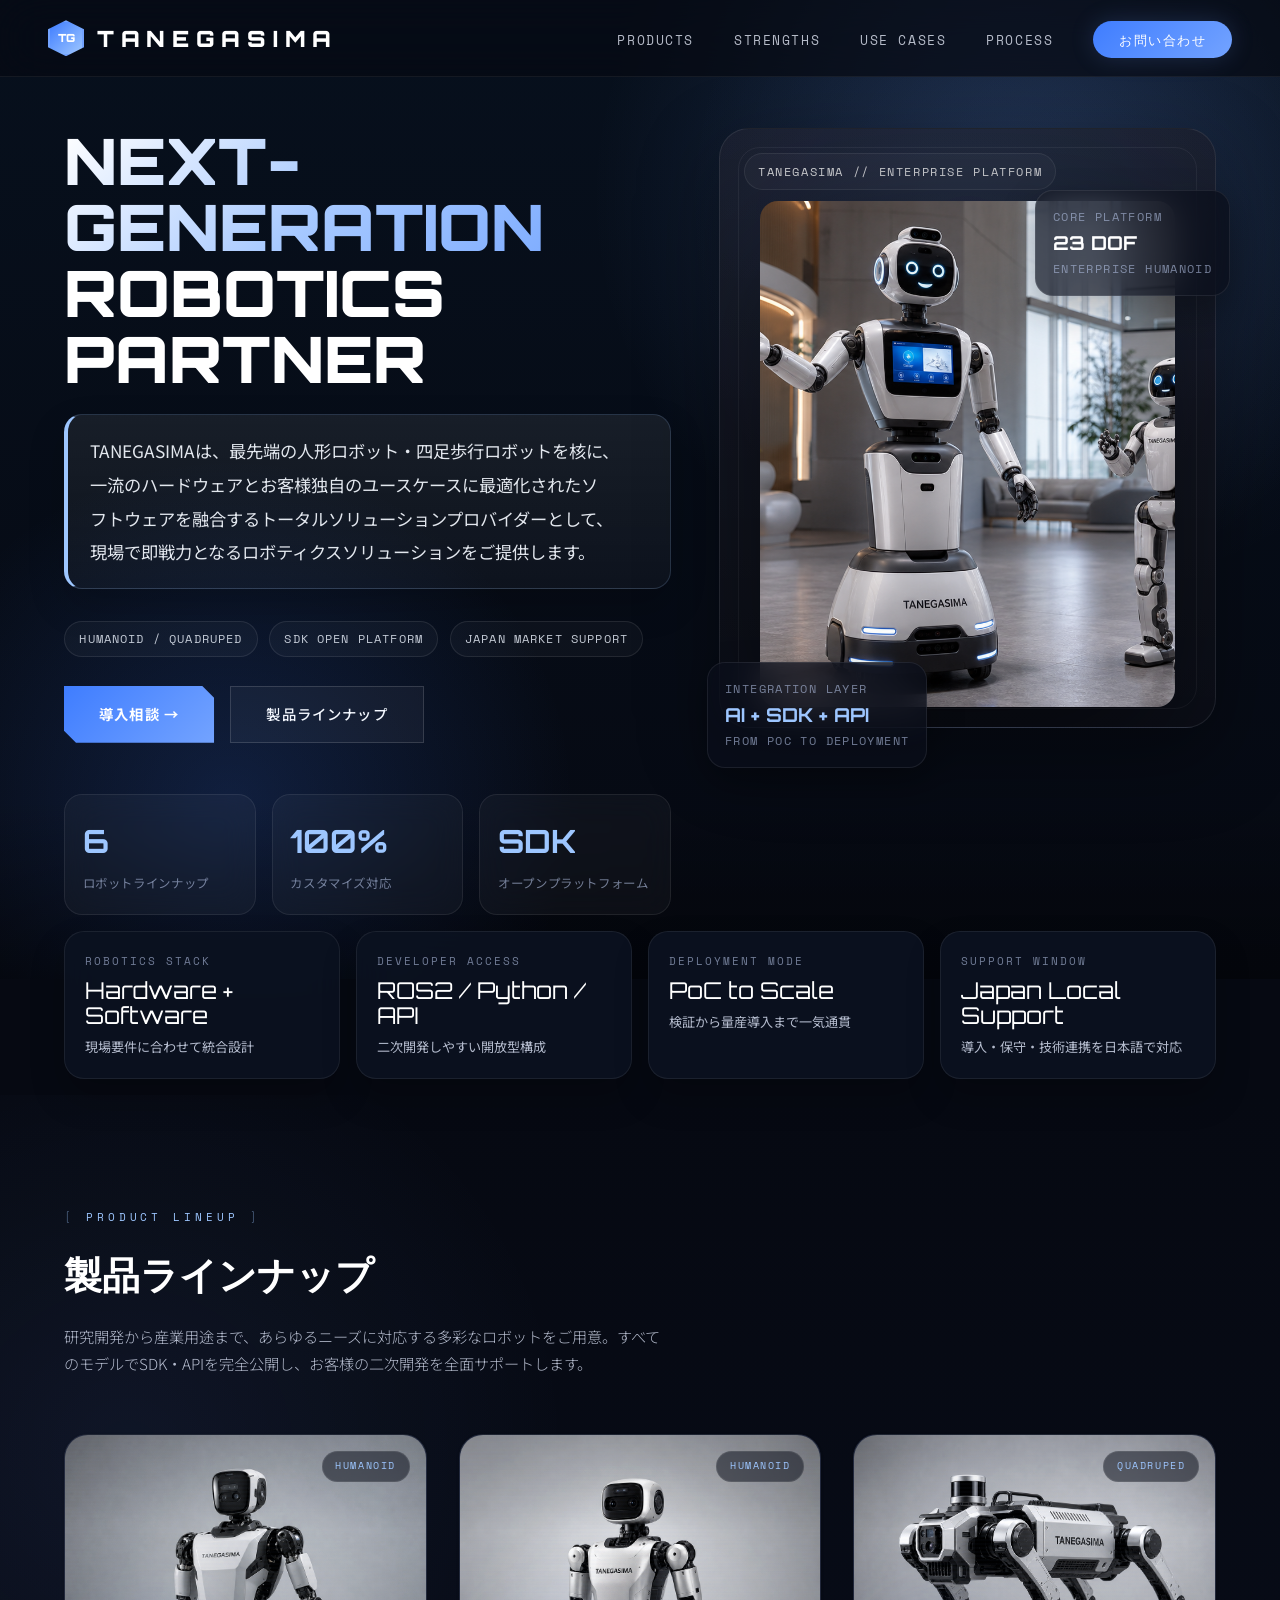
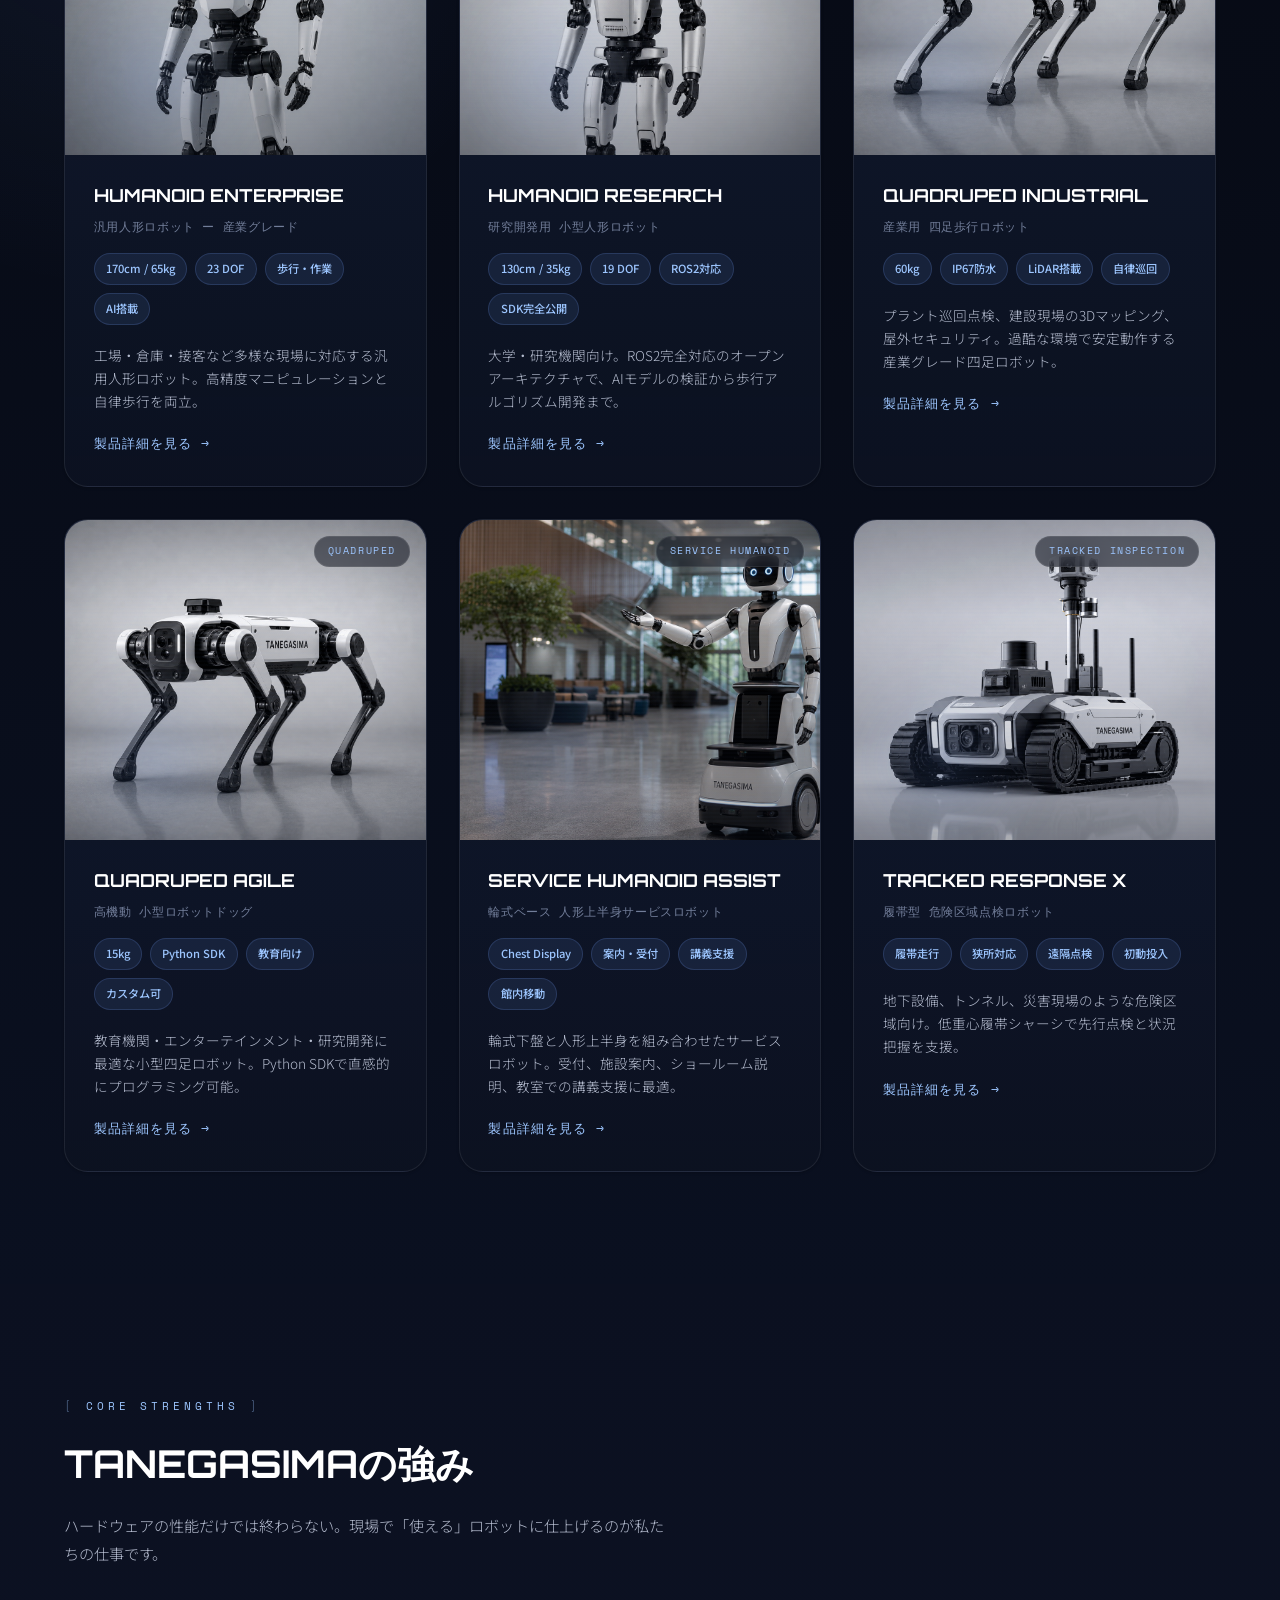
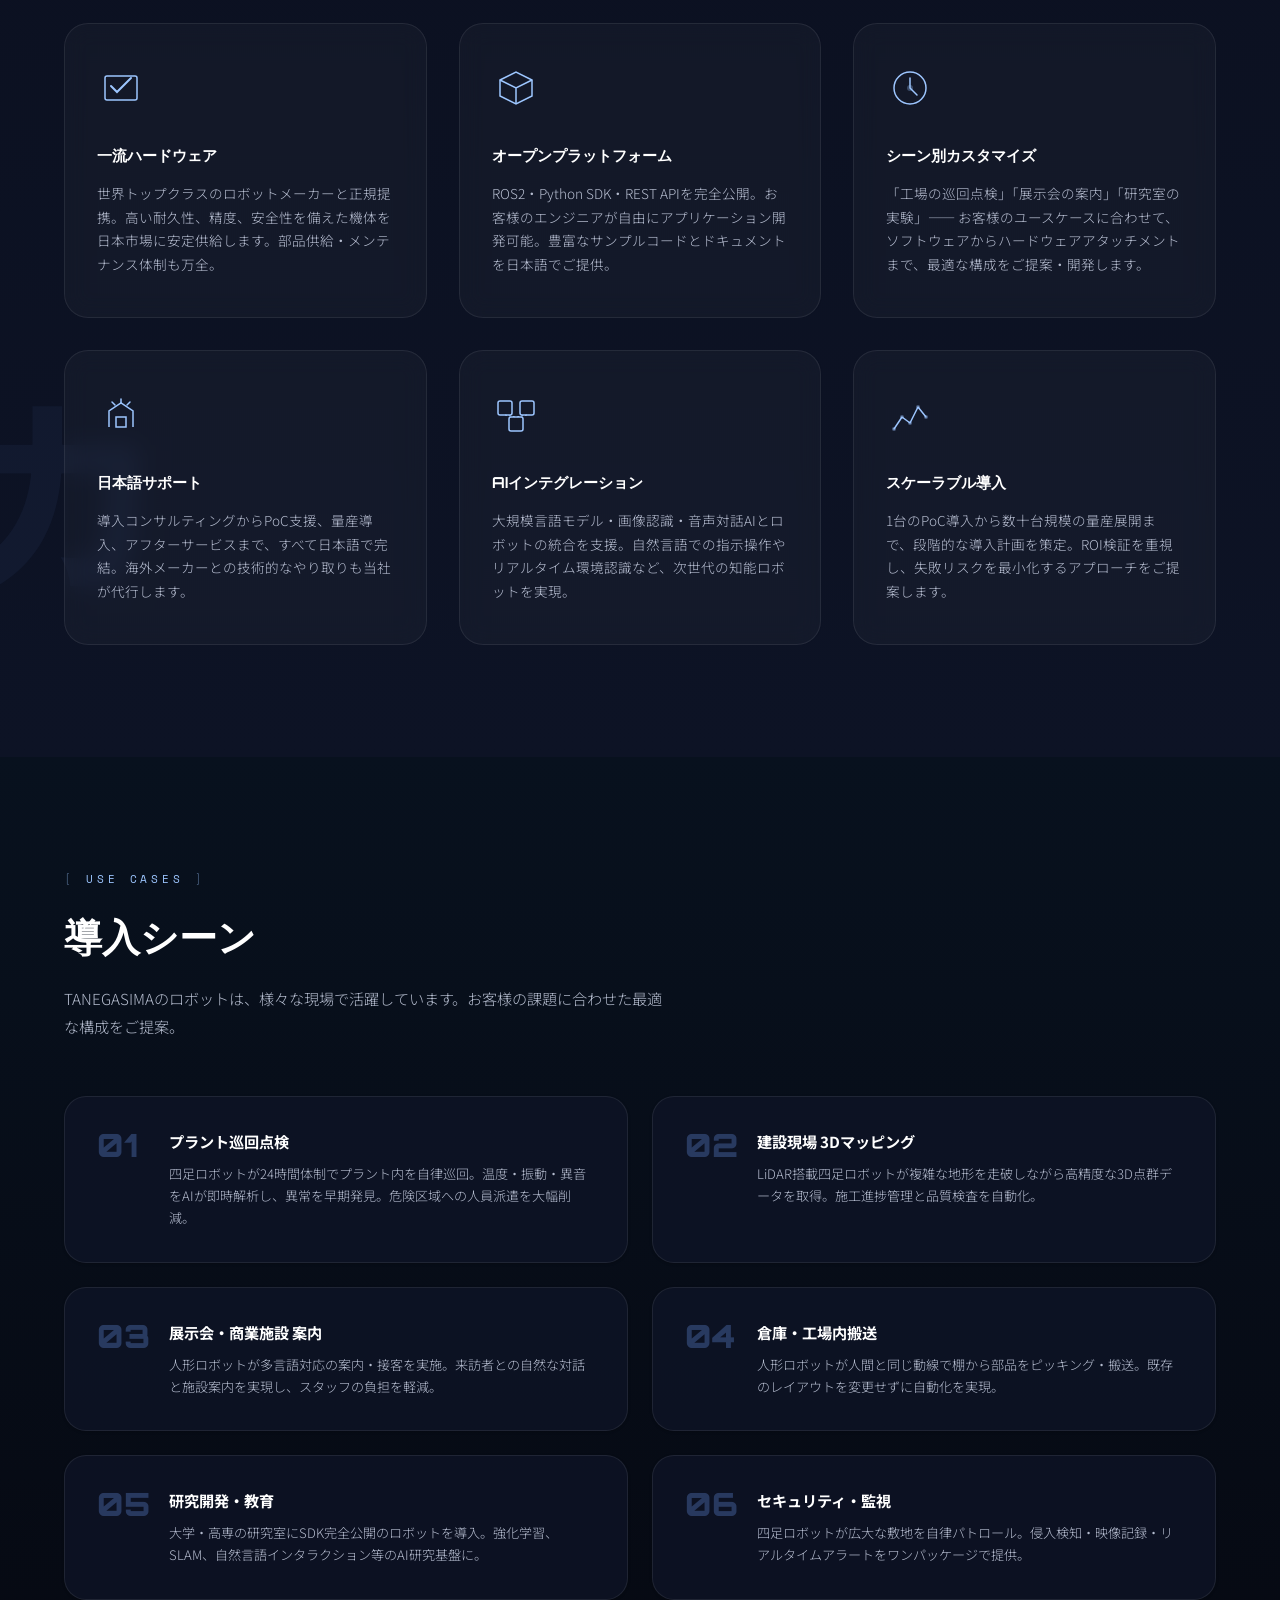
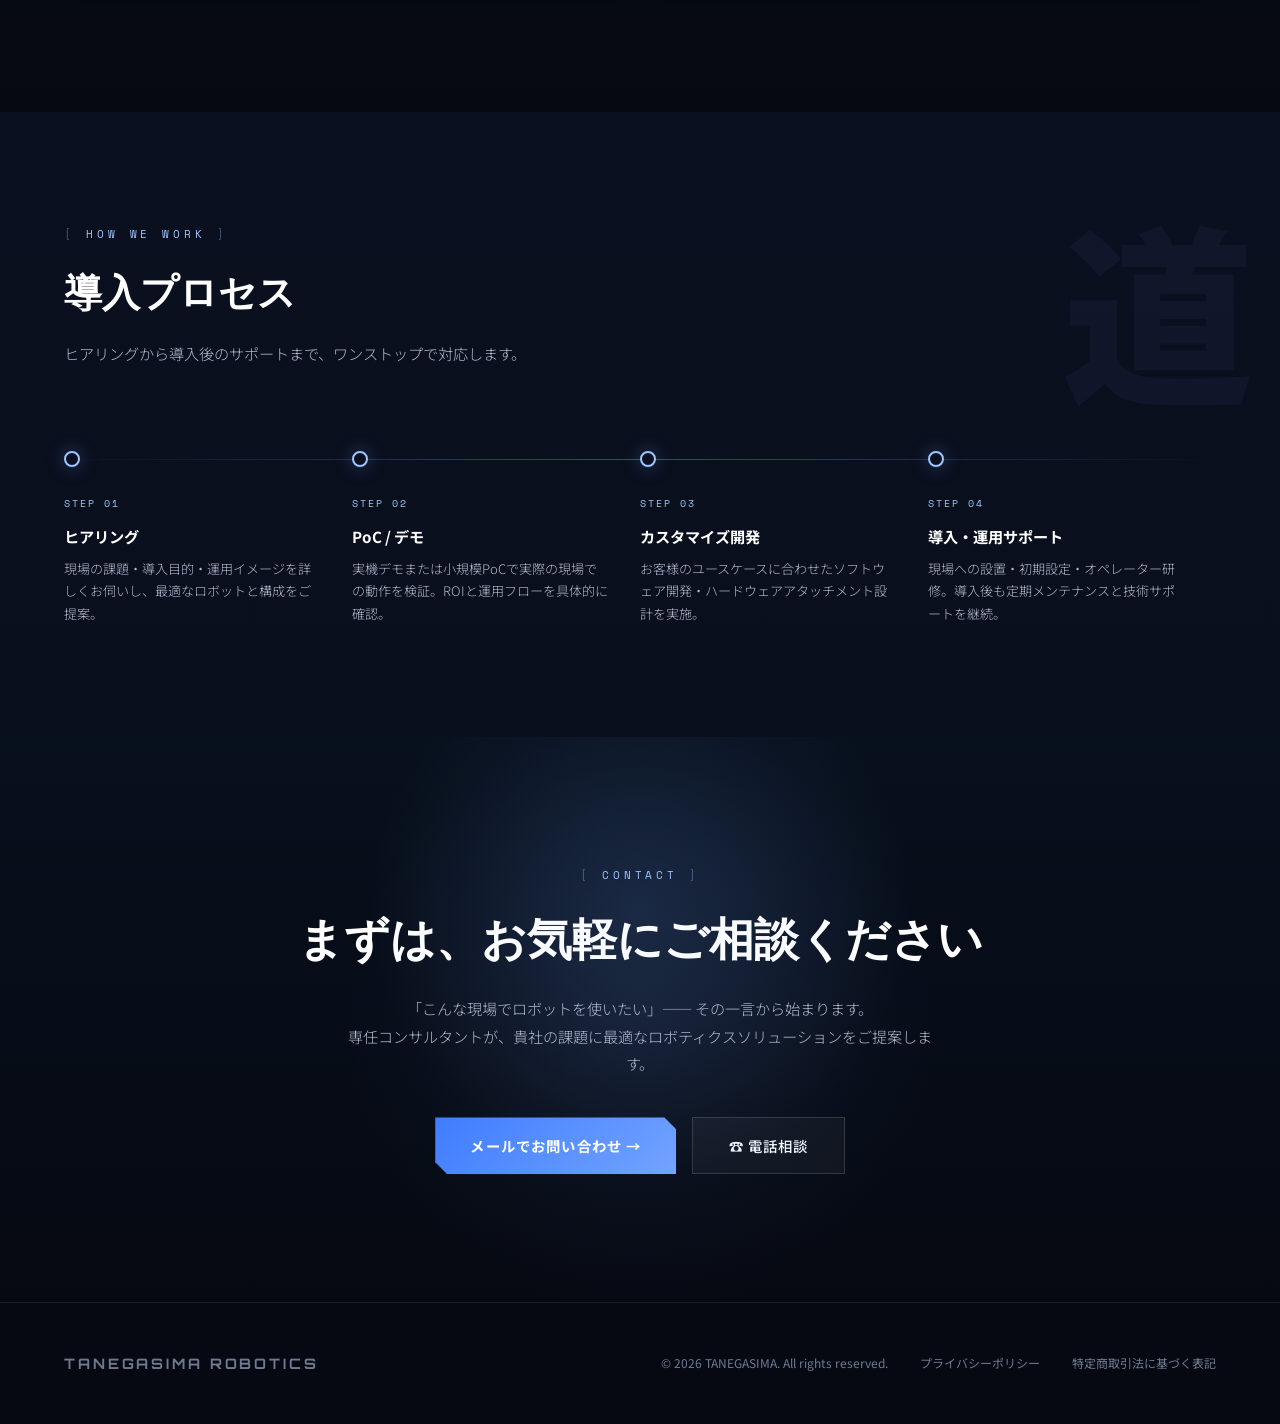
==== commit ecaf4dea: "Sync homepage hero updates to index" ====
--- a/index.html
+++ b/index.html
@@ -108,7 +108,7 @@
 }
 .hero-shell {
   width: 100%; display: grid; grid-template-columns: minmax(0, 1.1fr) minmax(420px, 0.9fr);
-  gap: 3rem; align-items: center; position: relative; z-index: 2;
+  gap: 3rem; align-items: start; position: relative; z-index: 2;
 }
 .hero-content { max-width: 720px; animation: fadeSlideUp 1s ease-out; }
 .hero-tag {
@@ -117,7 +117,7 @@
 }
 .hero-tag::before { content: '//'; margin-right: 0.5rem; opacity: 0.4; }
 .hero h1 {
-  font-family: 'Orbitron', sans-serif; font-size: clamp(2.9rem, 6vw, 5.6rem);
+  font-family: 'Orbitron', sans-serif; font-size: clamp(2.45rem, 5vw, 4.65rem);
   font-weight: 900; line-height: 1.03; color: var(--highlight); margin-bottom: 1.4rem;
   text-transform: uppercase;
 }
@@ -127,8 +127,15 @@
   -webkit-background-clip: text; background-clip: text;
 }
 .hero-desc {
-  font-size: 1.02rem; color: var(--text-secondary); max-width: 620px;
-  margin-bottom: 2rem; line-height: 1.9; font-weight: 300;
+  font-size: 1.08rem; color: rgba(244,248,255,0.92); max-width: 680px;
+  margin-bottom: 2rem; line-height: 1.95; font-weight: 400;
+  padding: 1.2rem 1.35rem;
+  background: linear-gradient(180deg, rgba(255,255,255,0.07), rgba(255,255,255,0.03));
+  border: 1px solid rgba(157,198,255,0.18);
+  border-left: 4px solid var(--accent-light);
+  border-radius: 18px;
+  box-shadow: 0 16px 36px rgba(0,0,0,0.18);
+  text-wrap: balance;
 }
 .hero-micro {
   display: flex; flex-wrap: wrap; gap: 0.7rem; margin-bottom: 1.8rem;
@@ -411,7 +418,7 @@
   section, .hero { padding: 4rem 1.5rem; }
   .hero { padding-top: 7rem; }
   .hero-shell { gap: 2rem; }
-  .hero h1 { font-size: clamp(2.5rem, 13vw, 4rem); }
+  .hero h1 { font-size: clamp(2.15rem, 10vw, 3.3rem); }
   .hero-visual { min-height: 460px; }
   .hero-frame { inset: 0; }
   .hero-media { inset: 76px 18px 18px 18px; width: calc(100% - 36px); height: calc(100% - 94px); }
@@ -454,8 +461,7 @@
   <span class="kanji-float" style="top: 10%; right: 5%;">種</span>
   <div class="hero-shell">
     <div class="hero-content">
-      <div class="hero-tag">Next-Generation Robotics Partner</div>
-      <h1>Embodied AI,<br><span class="accent">Ready For Reality.</span></h1>
+      <h1><span class="accent">NEXT-GENERATION</span><br>ROBOTICS PARTNER</h1>
       <p class="hero-desc">TANEGASIMAは、最先端の人形ロボット・四足歩行ロボットを核に、一流のハードウェアとお客様独自のユースケースに最適化されたソフトウェアを融合するトータルソリューションプロバイダーとして、現場で即戦力となるロボティクスソリューションをご提供します。</p>
       <div class="hero-micro">
         <span class="hero-chip">HUMANOID / QUADRUPED</span>
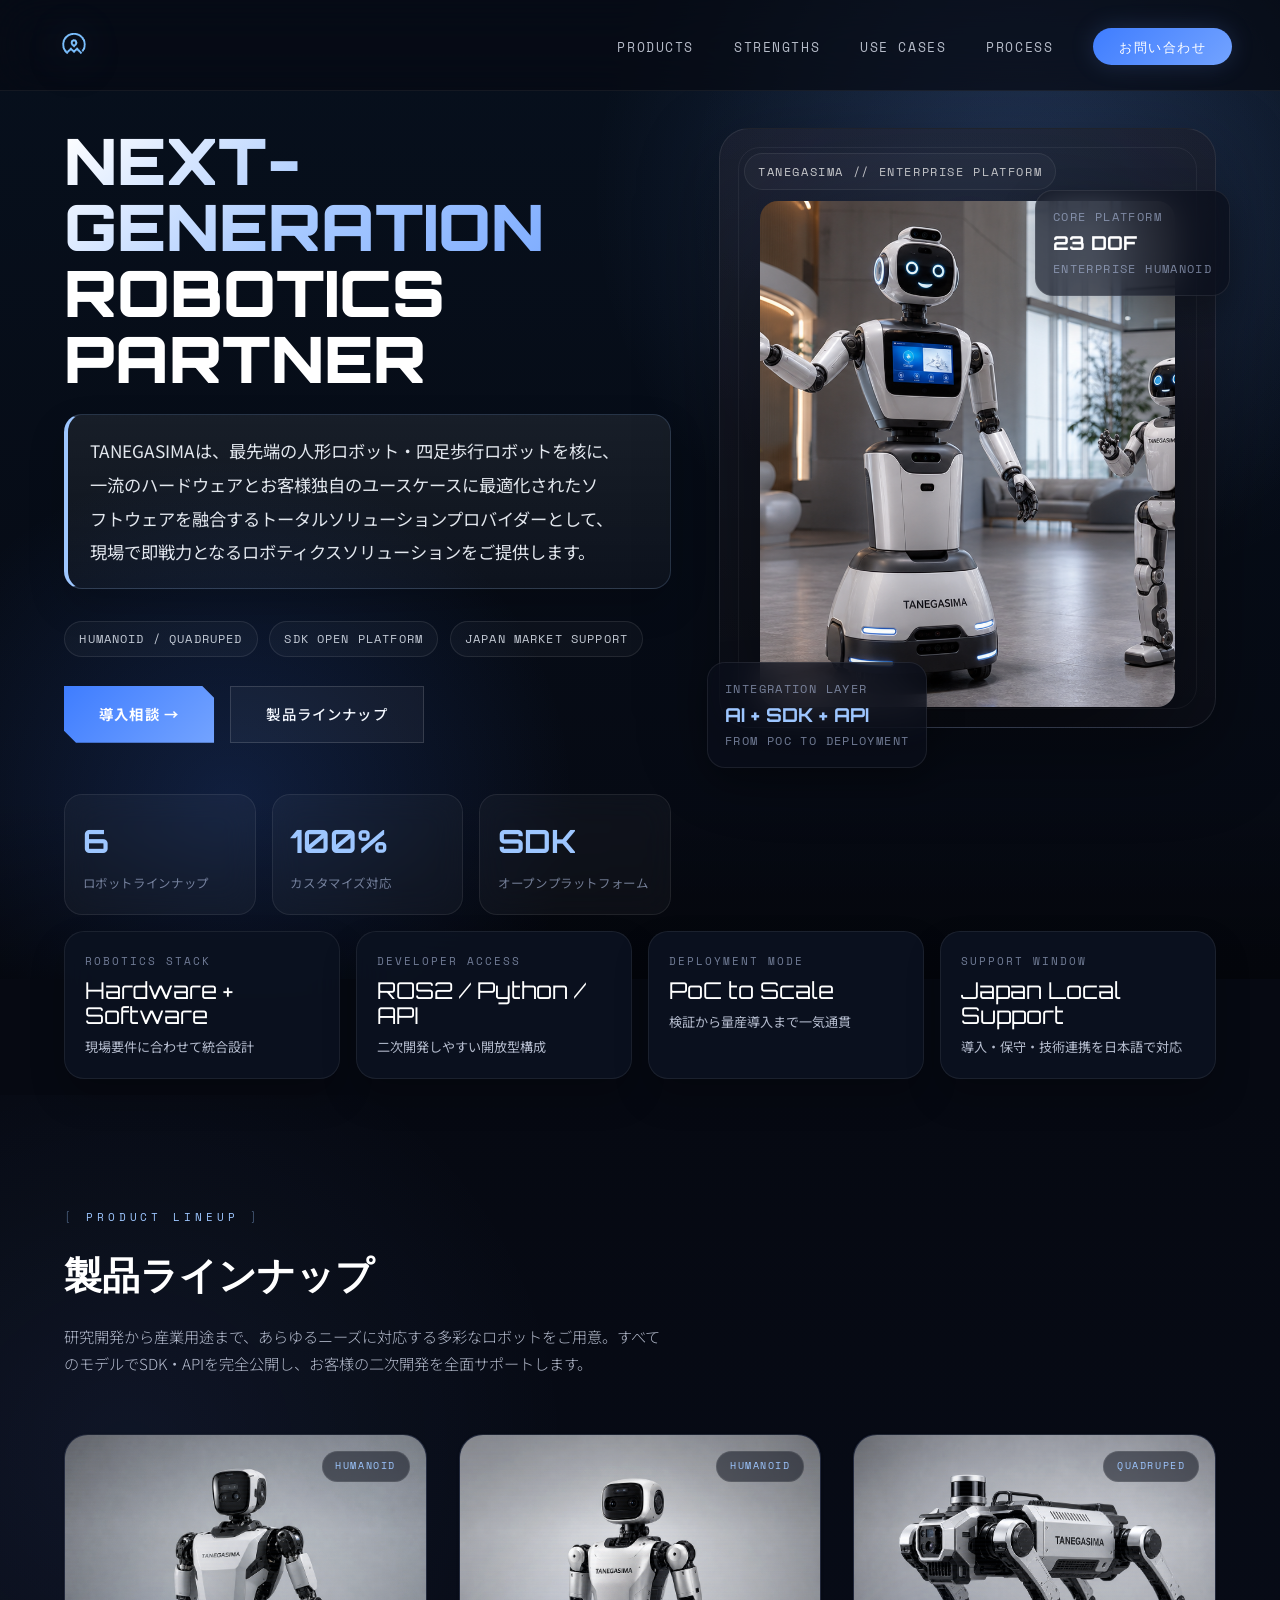
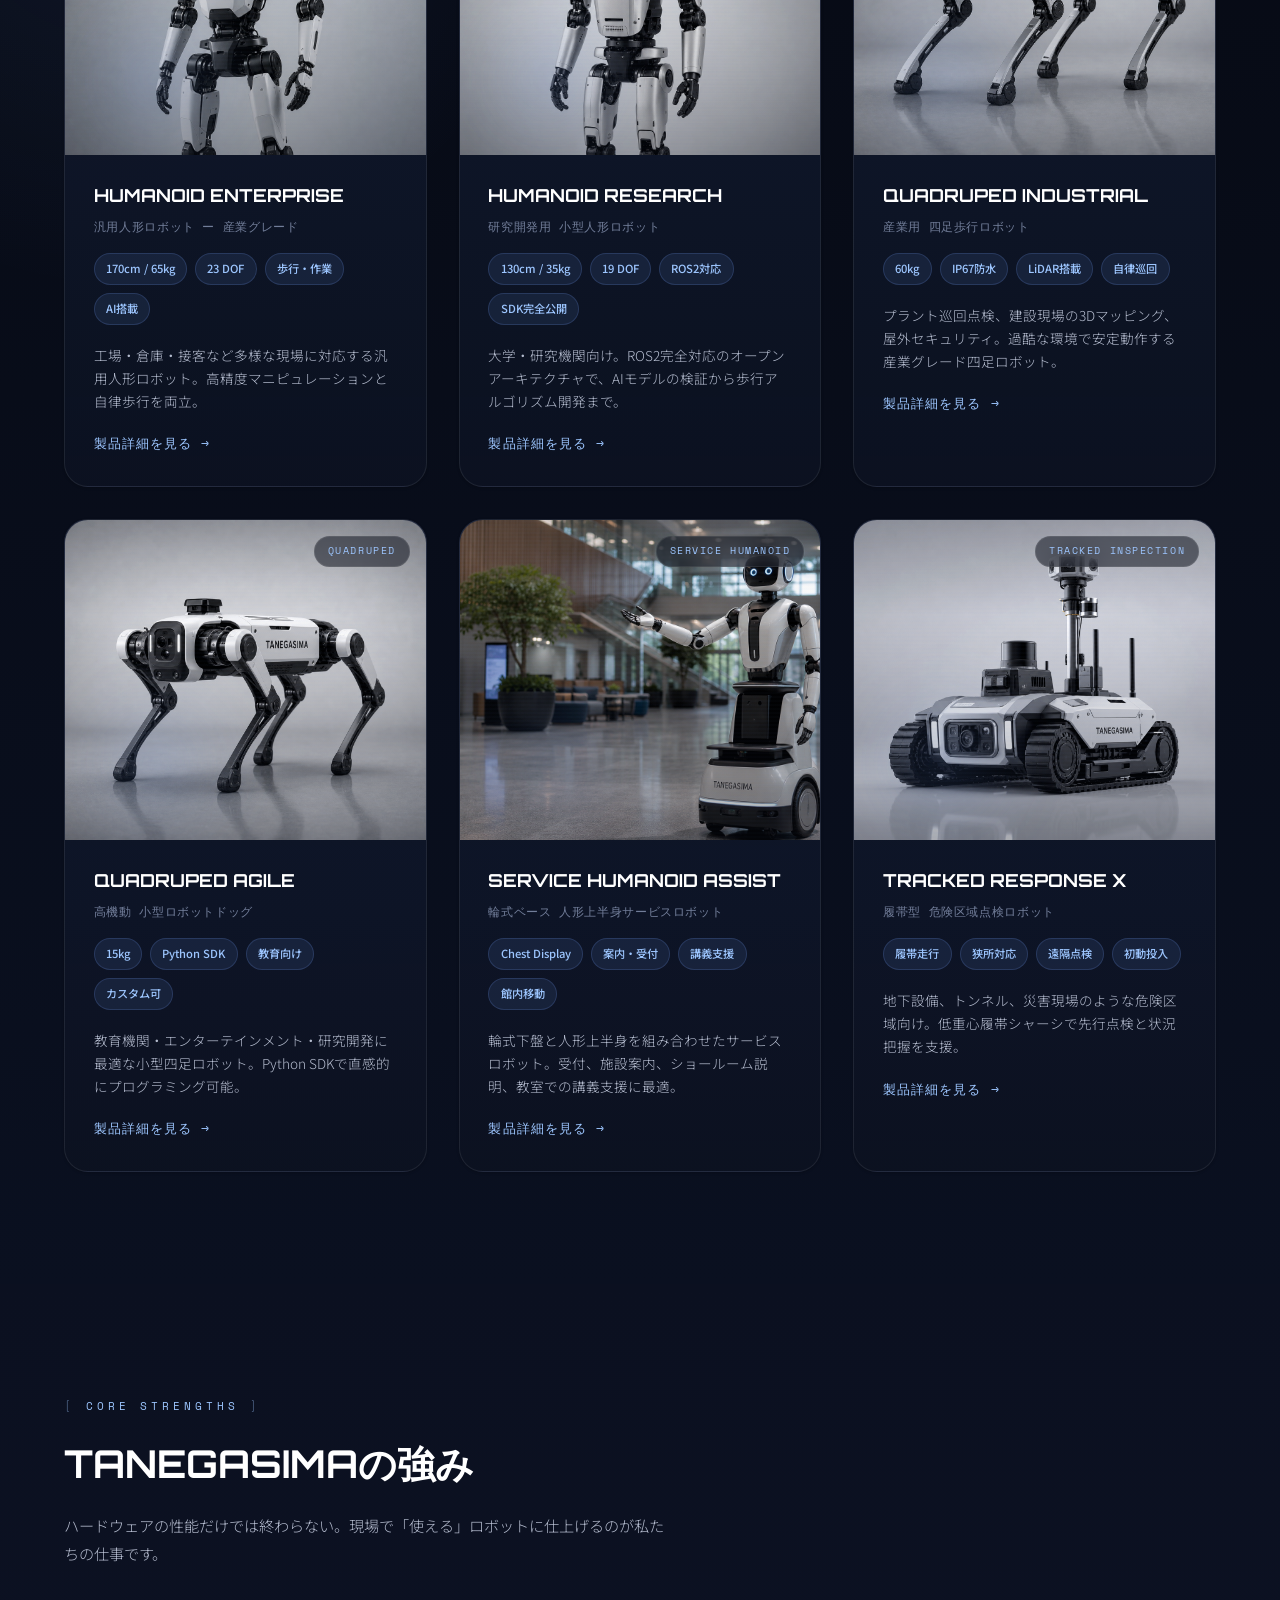
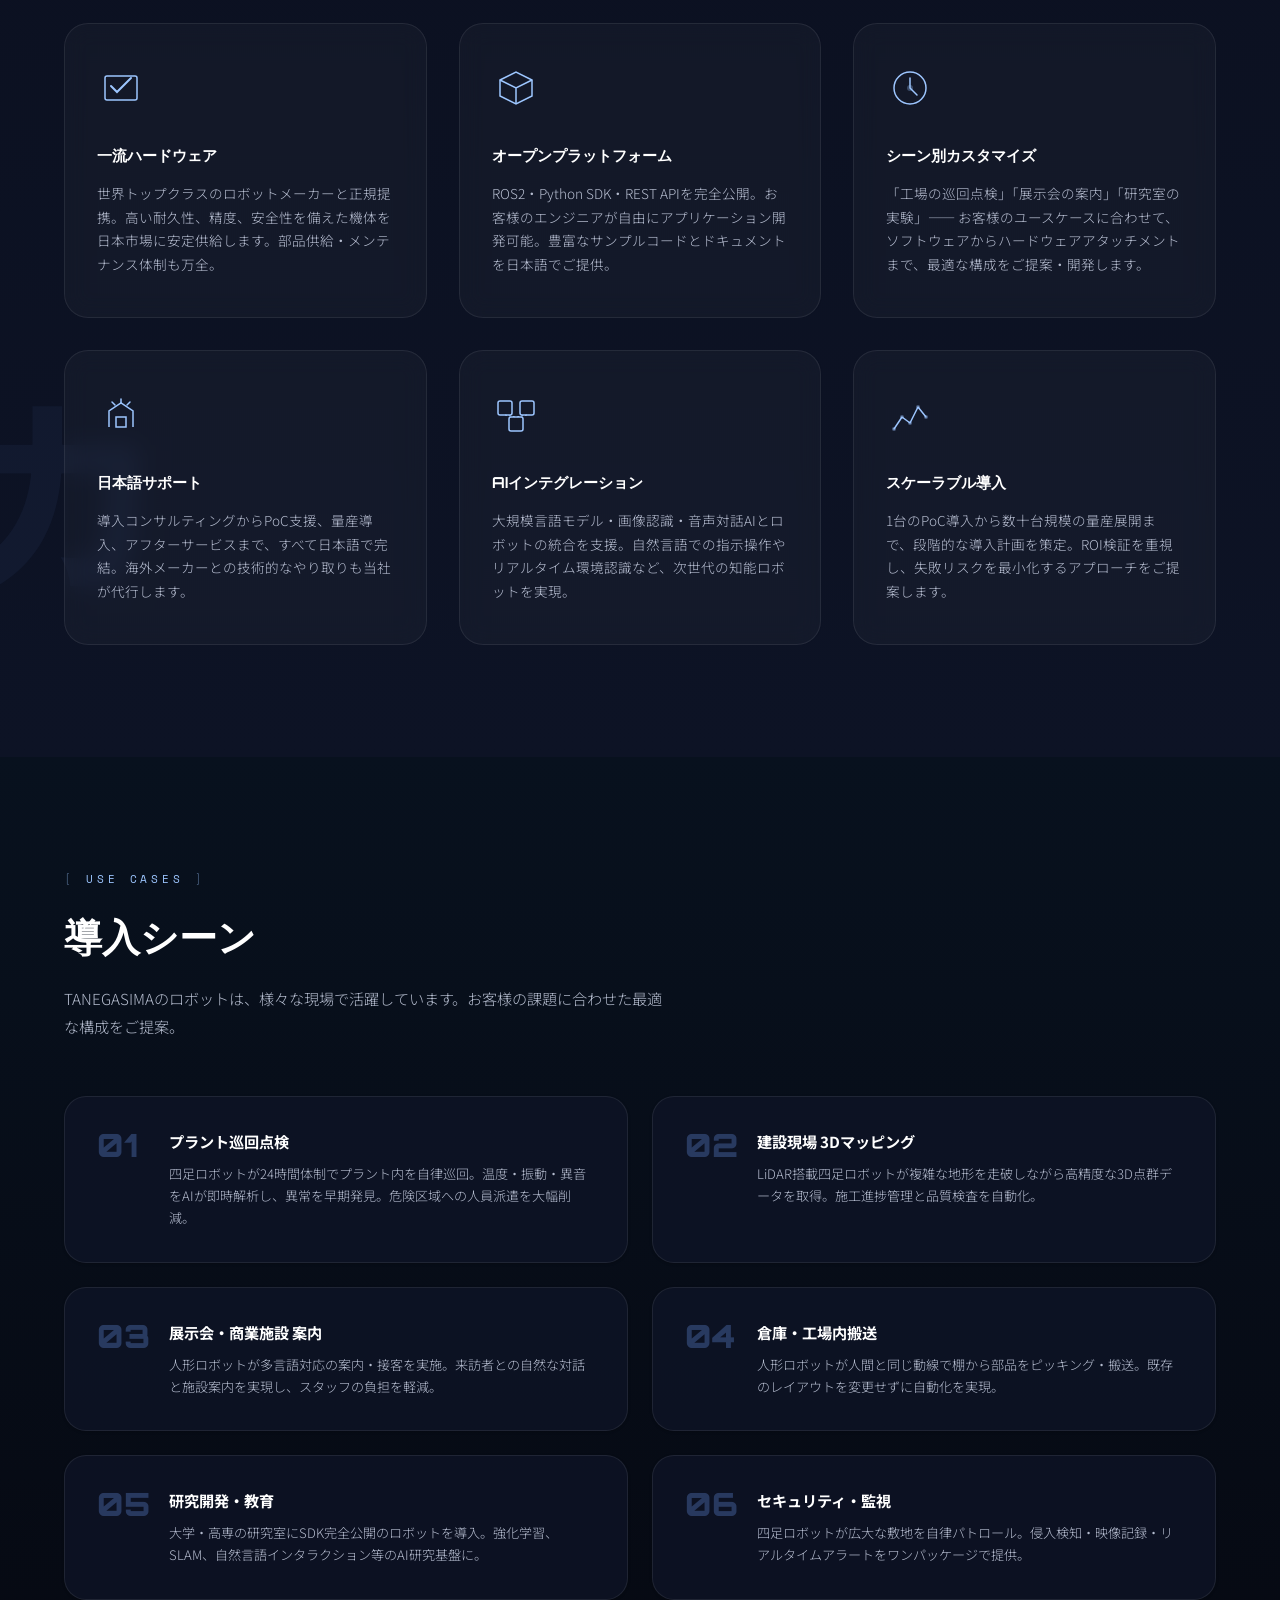
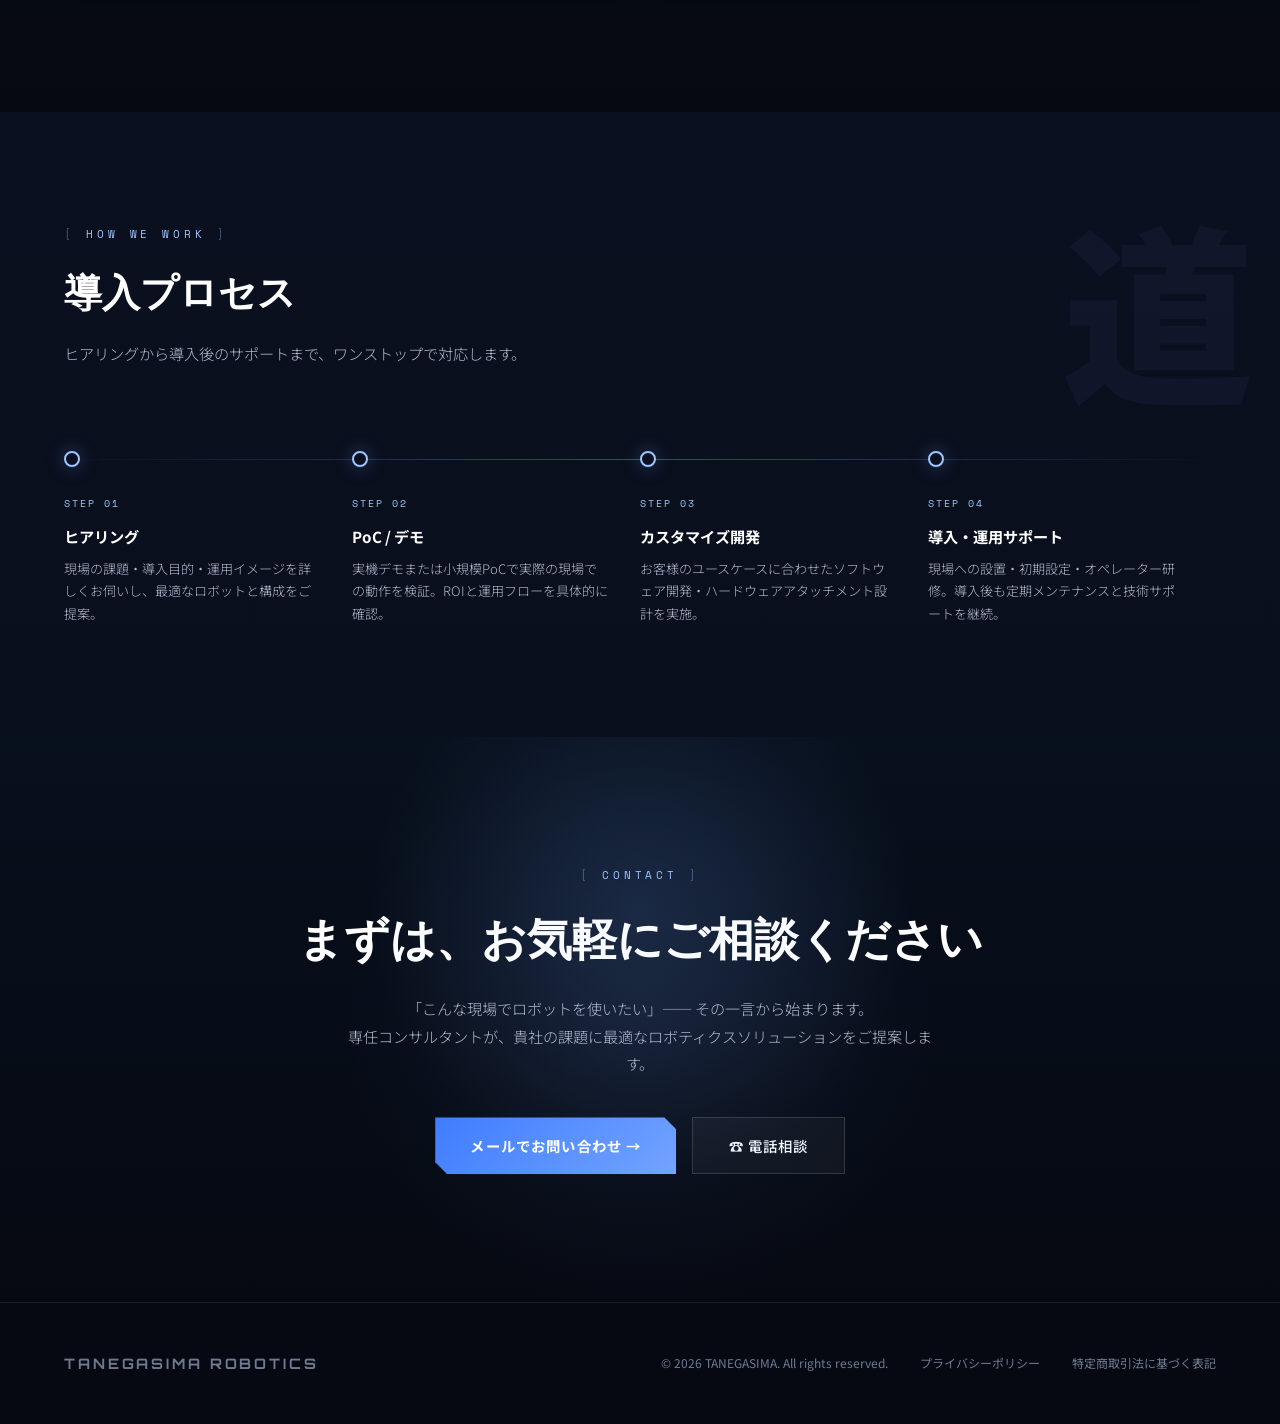
==== commit 7a4a4269: "Update nav logo icon styling" ====
--- a/index.html
+++ b/index.html
@@ -59,17 +59,18 @@
   border-bottom: 1px solid rgba(255,255,255,0.06);
 }
 .logo {
-  font-family: 'Orbitron', sans-serif; font-weight: 900; font-size: 1.4rem;
-  letter-spacing: 0.3em; color: var(--highlight);
-  display: flex; align-items: center; gap: 0.8rem;
-}
-.logo-mark {
-  width: 36px; height: 36px; border: 2px solid var(--accent);
+  display: flex; align-items: center;
+  color: var(--highlight);
+}
+.logo-icon {
+  width: 52px; height: 52px; overflow: hidden;
   display: flex; align-items: center; justify-content: center;
-  font-size: 0.7rem; color: #fff; letter-spacing: 0;
-  clip-path: polygon(50% 0%, 100% 25%, 100% 75%, 50% 100%, 0% 75%, 0% 25%);
-  background: linear-gradient(135deg, var(--accent-strong), var(--accent-light));
-  box-shadow: 0 0 30px rgba(115,163,255,0.35);
+  filter:
+    drop-shadow(0 0 18px rgba(120,190,255,0.28))
+    drop-shadow(0 10px 22px rgba(0,0,0,0.18));
+}
+.logo-icon img {
+  width: 52px; height: 52px; object-fit: contain; object-position: center center;
 }
 .nav-links { display: flex; gap: 2.5rem; list-style: none; }
 .nav-links a {
@@ -447,7 +448,11 @@
 <div class="grid-bg"></div>
 
 <nav>
-  <div class="logo"><div class="logo-mark">TG</div>TANEGASIMA</div>
+  <div class="logo" aria-label="TANEGASIMA">
+    <div class="logo-icon">
+      <img src="assets/tanegasima/logo-icon.png" alt="TANEGASIMA logo symbol">
+    </div>
+  </div>
   <ul class="nav-links">
     <li><a href="#products">Products</a></li>
     <li><a href="#strengths">Strengths</a></li>
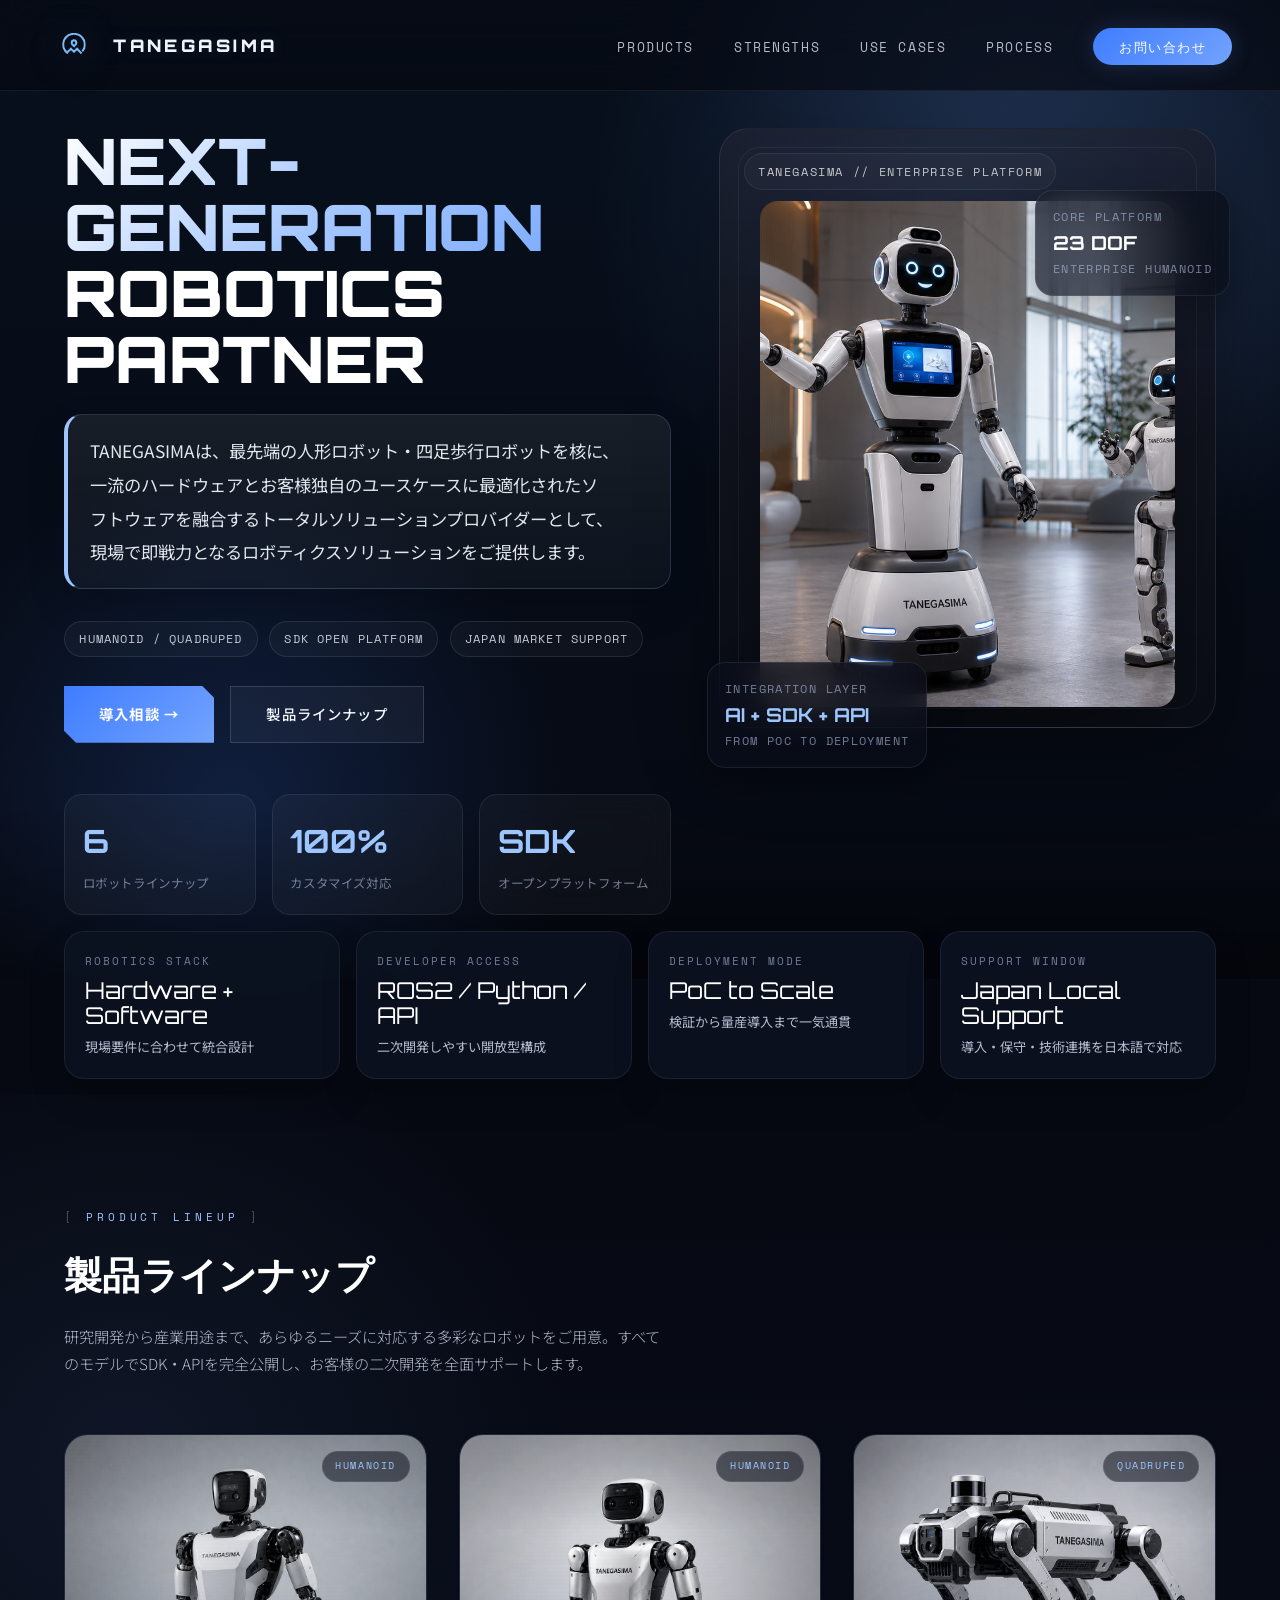
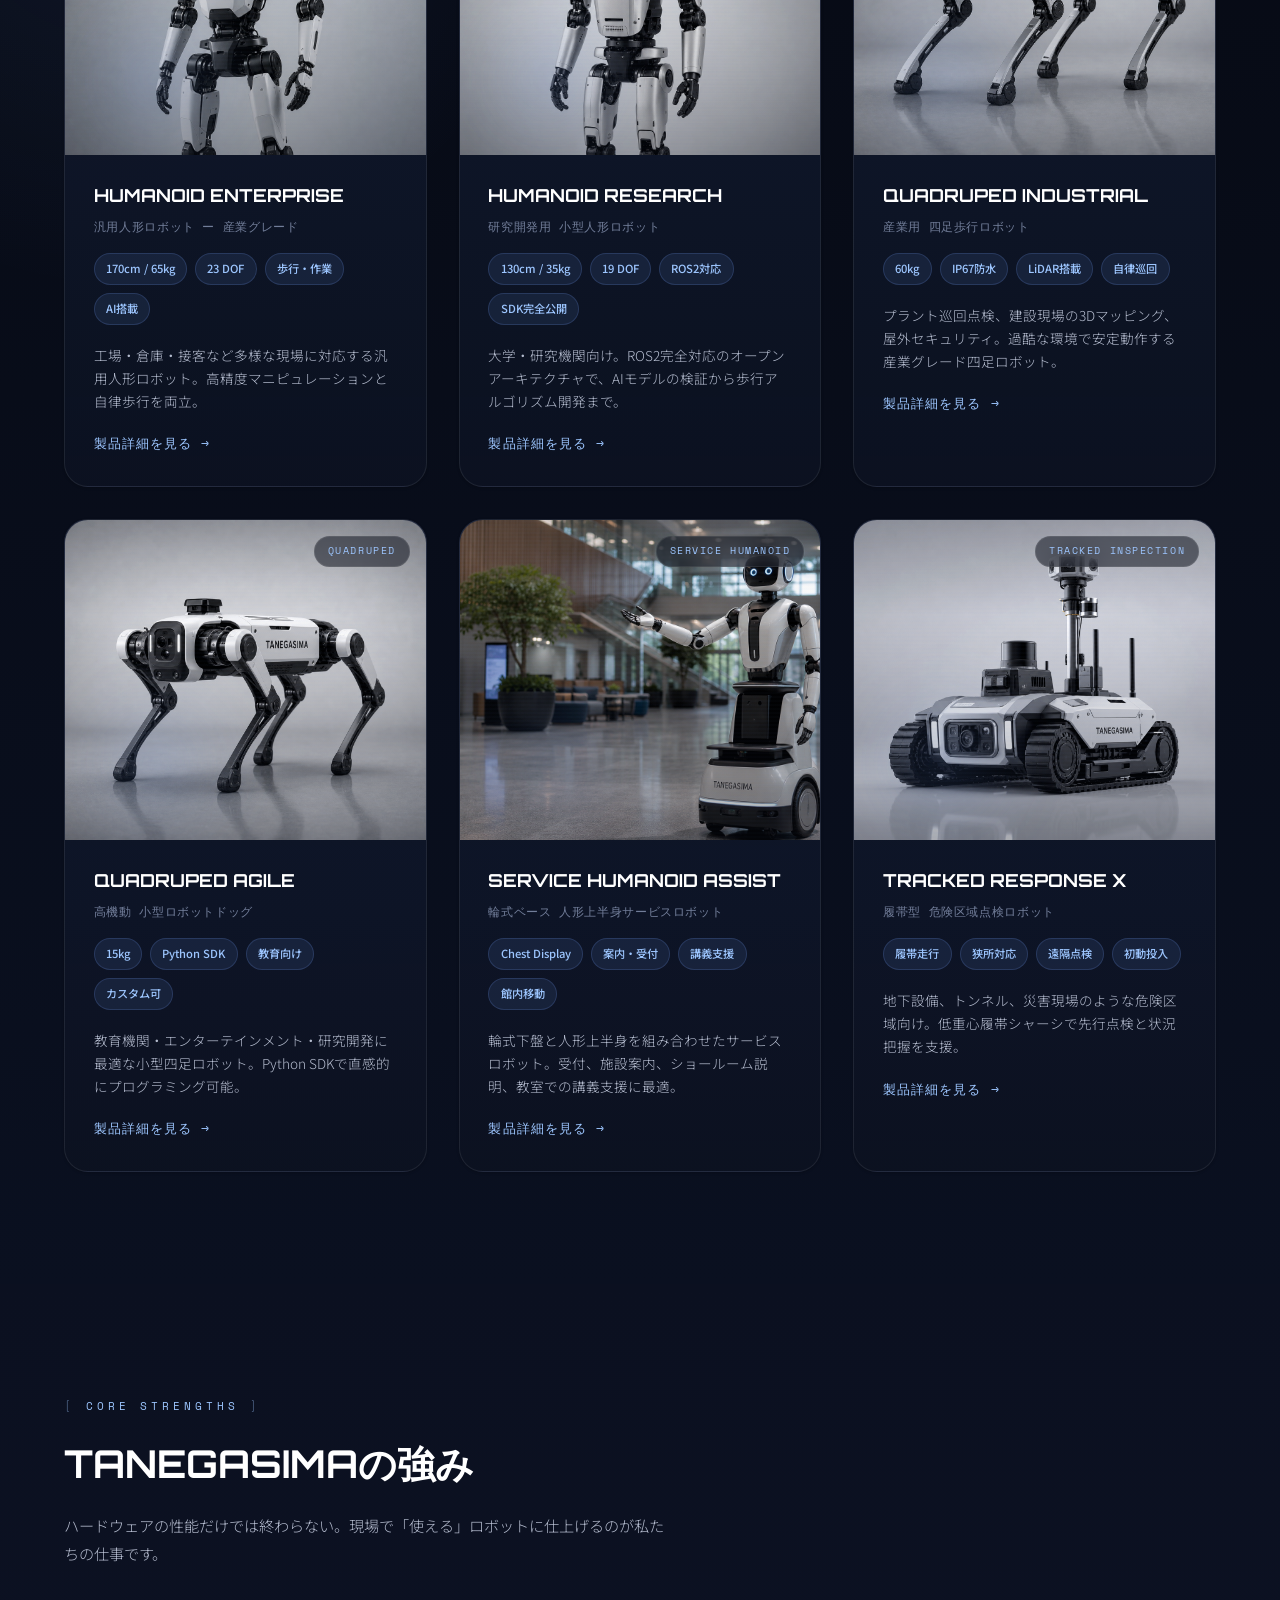
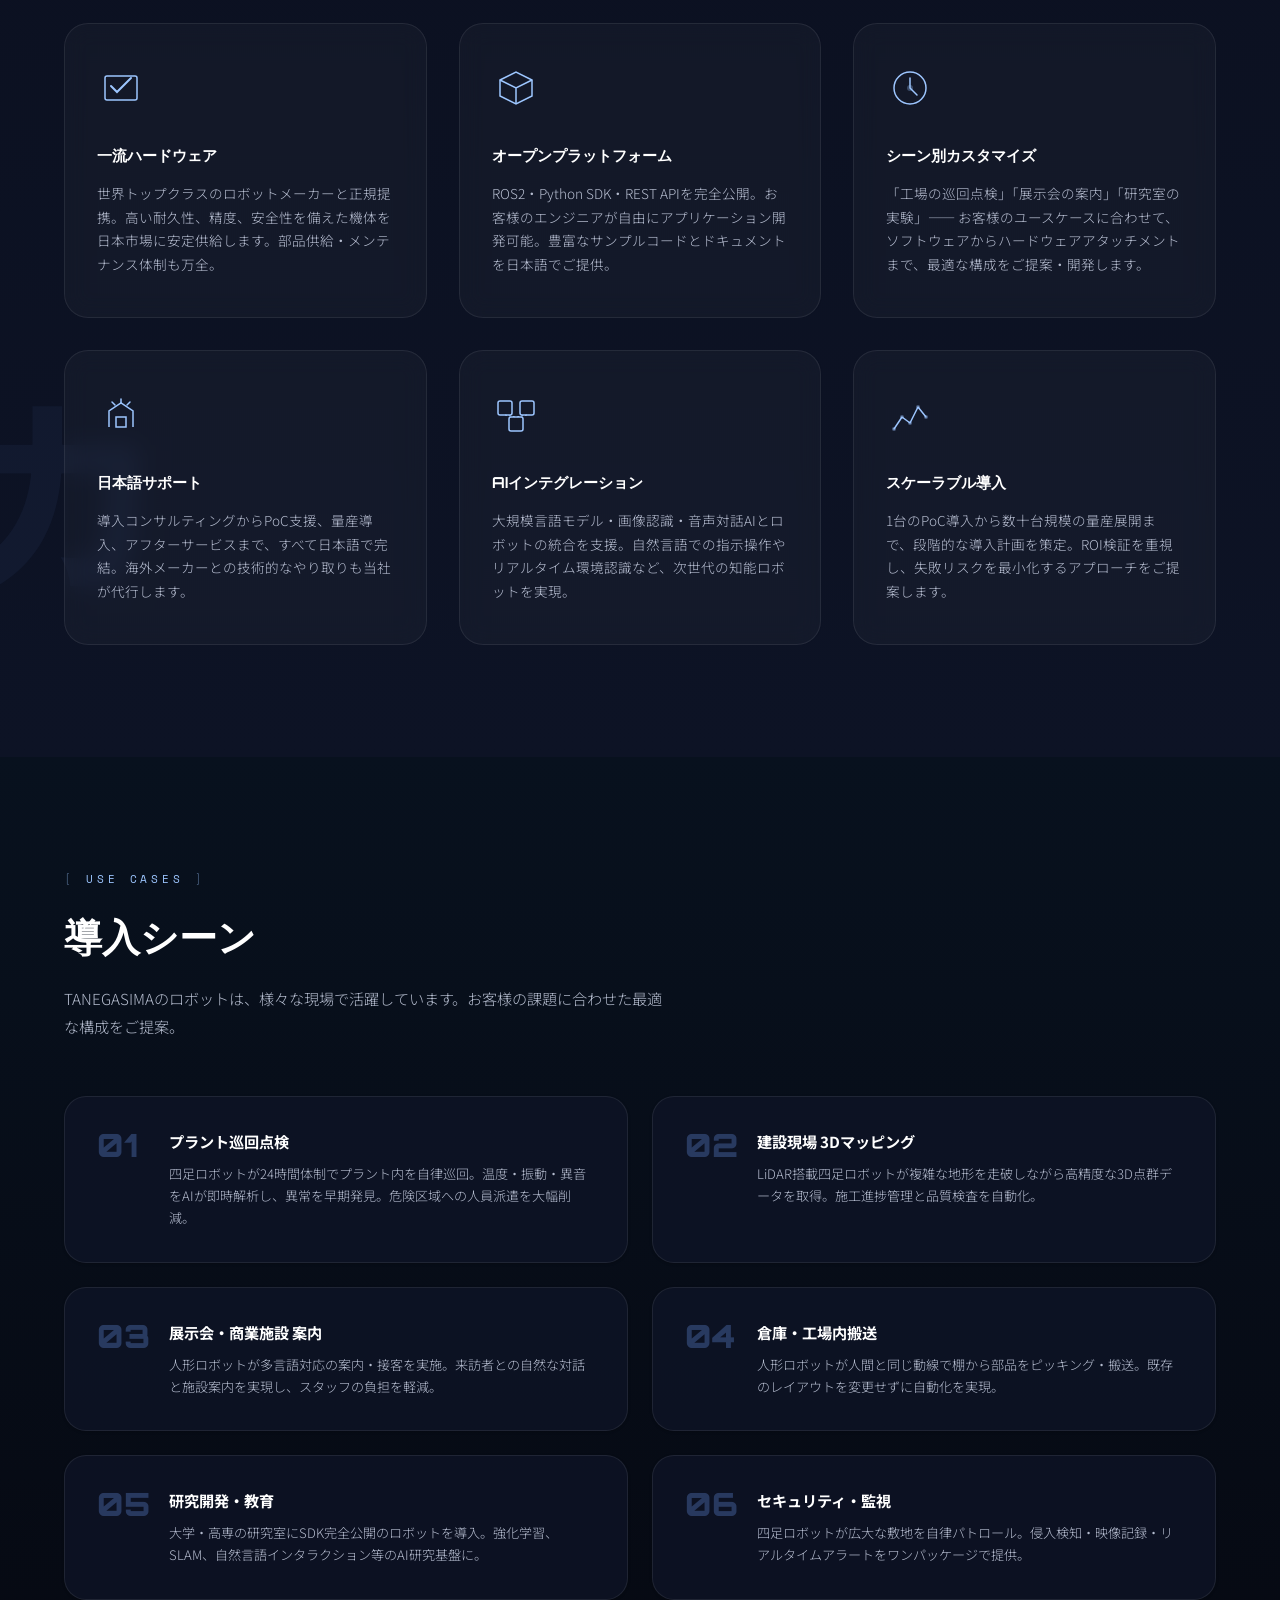
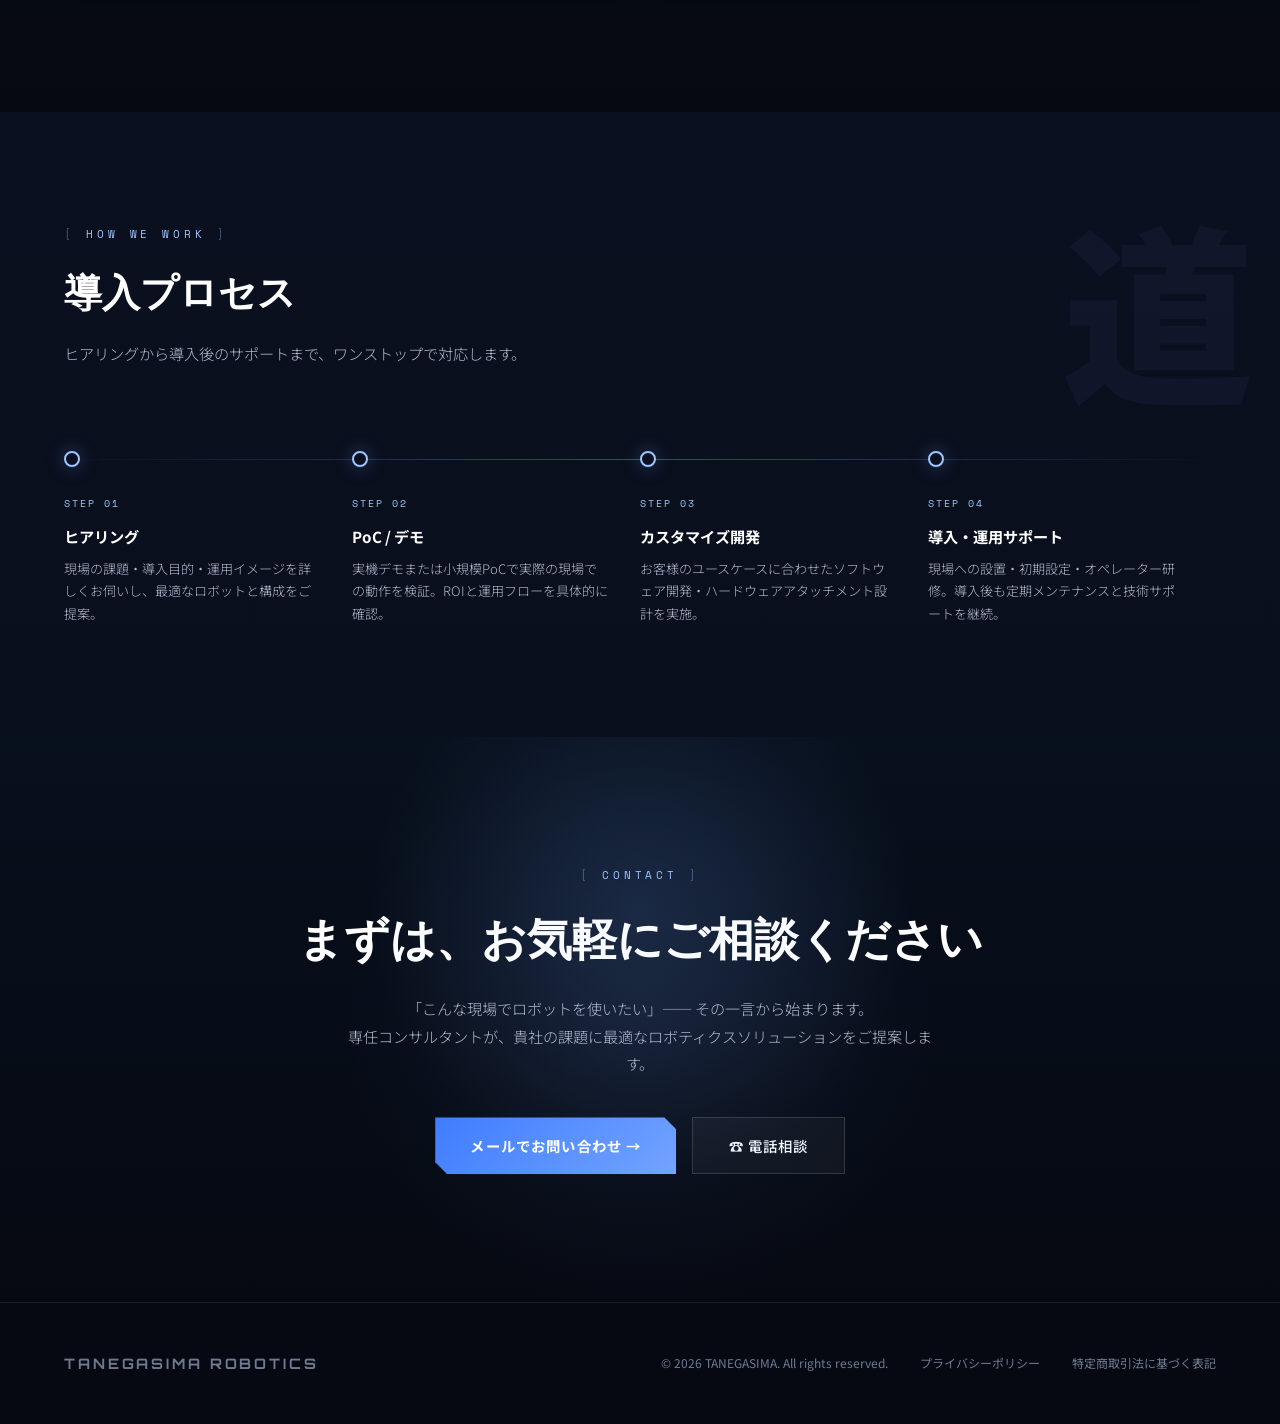
==== commit f52236d3: "Restore TANEGASIMA text beside nav logo" ====
--- a/index.html
+++ b/index.html
@@ -59,8 +59,12 @@
   border-bottom: 1px solid rgba(255,255,255,0.06);
 }
 .logo {
-  display: flex; align-items: center;
+  display: flex; align-items: center; gap: 0.82rem;
   color: var(--highlight);
+  font-family: 'Orbitron', sans-serif;
+  font-weight: 900;
+  font-size: 1.08rem;
+  letter-spacing: 0.2em;
 }
 .logo-icon {
   width: 52px; height: 52px; overflow: hidden;
@@ -71,6 +75,11 @@
 }
 .logo-icon img {
   width: 52px; height: 52px; object-fit: contain; object-position: center center;
+}
+.logo-text {
+  line-height: 1;
+  color: rgba(244,248,255,0.98);
+  text-shadow: 0 0 16px rgba(120,190,255,0.15);
 }
 .nav-links { display: flex; gap: 2.5rem; list-style: none; }
 .nav-links a {
@@ -452,6 +461,7 @@
     <div class="logo-icon">
       <img src="assets/tanegasima/logo-icon.png" alt="TANEGASIMA logo symbol">
     </div>
+    <div class="logo-text">TANEGASIMA</div>
   </div>
   <ul class="nav-links">
     <li><a href="#products">Products</a></li>
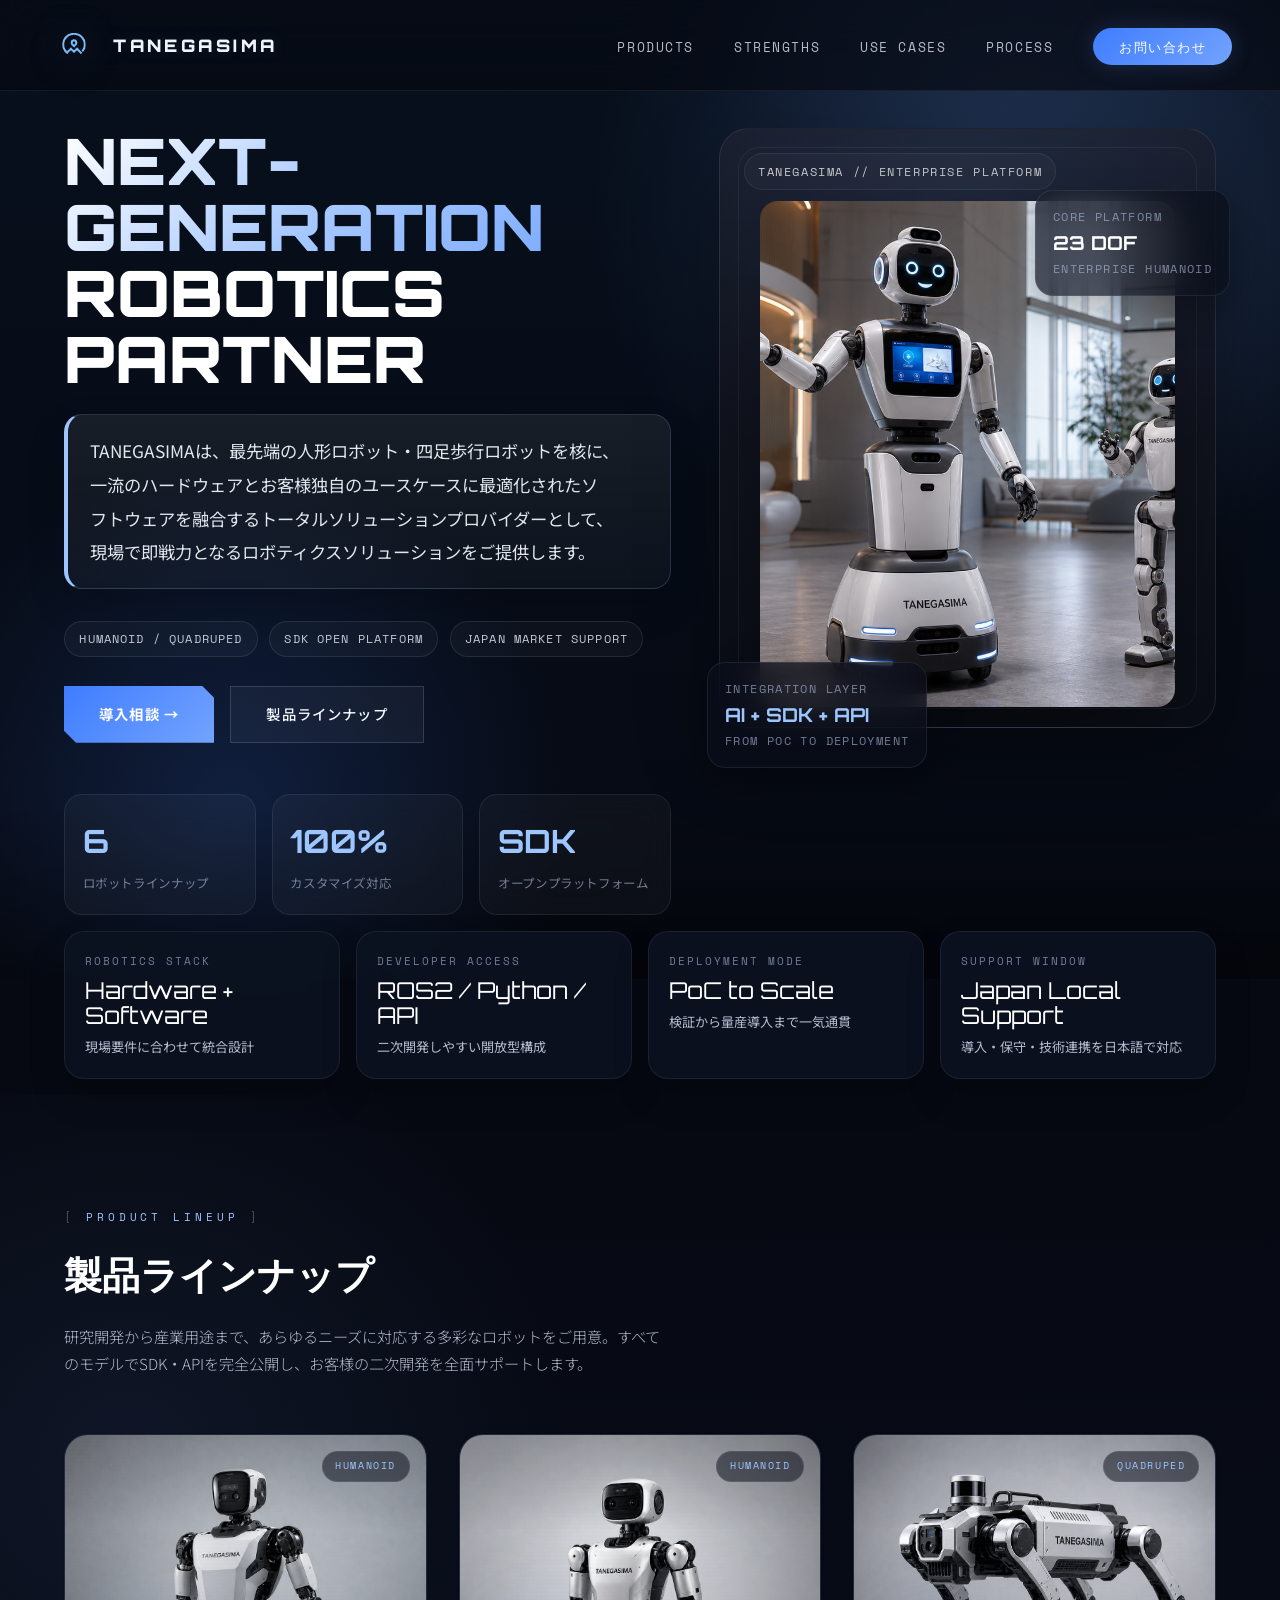
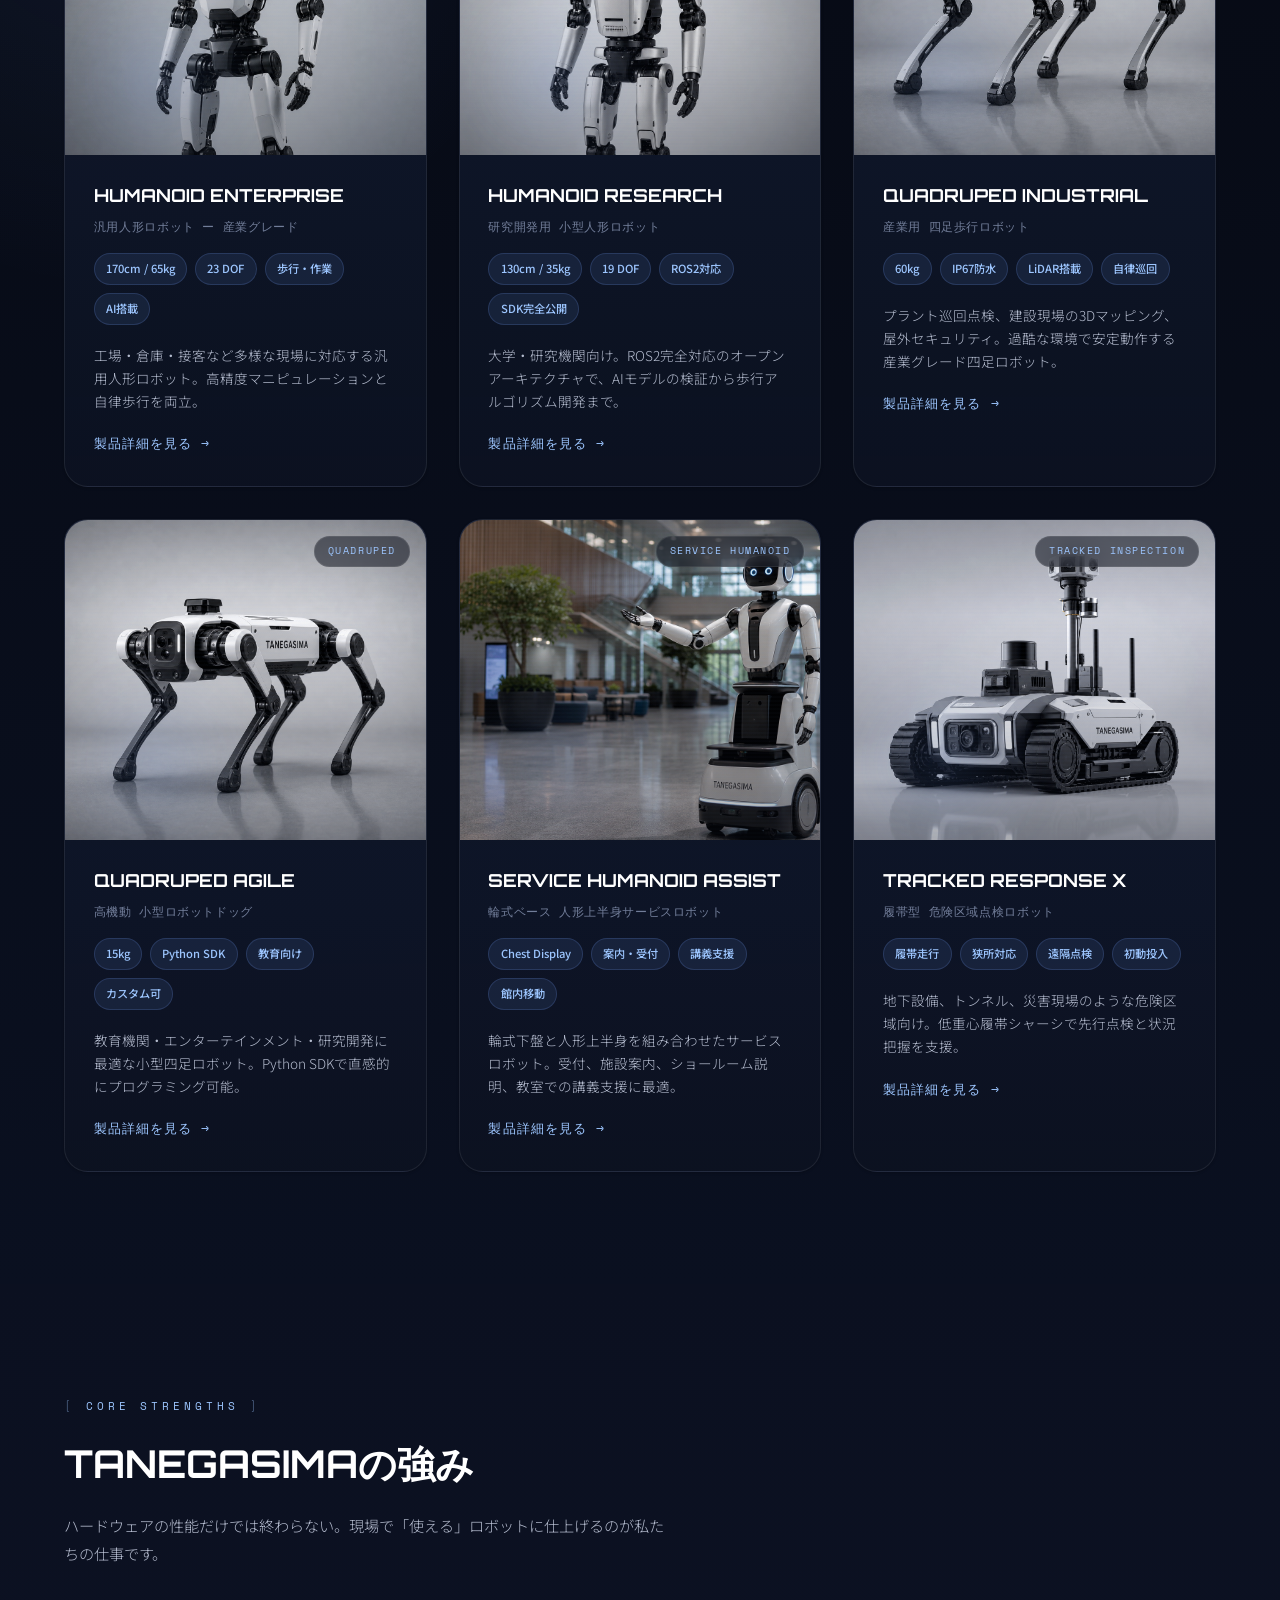
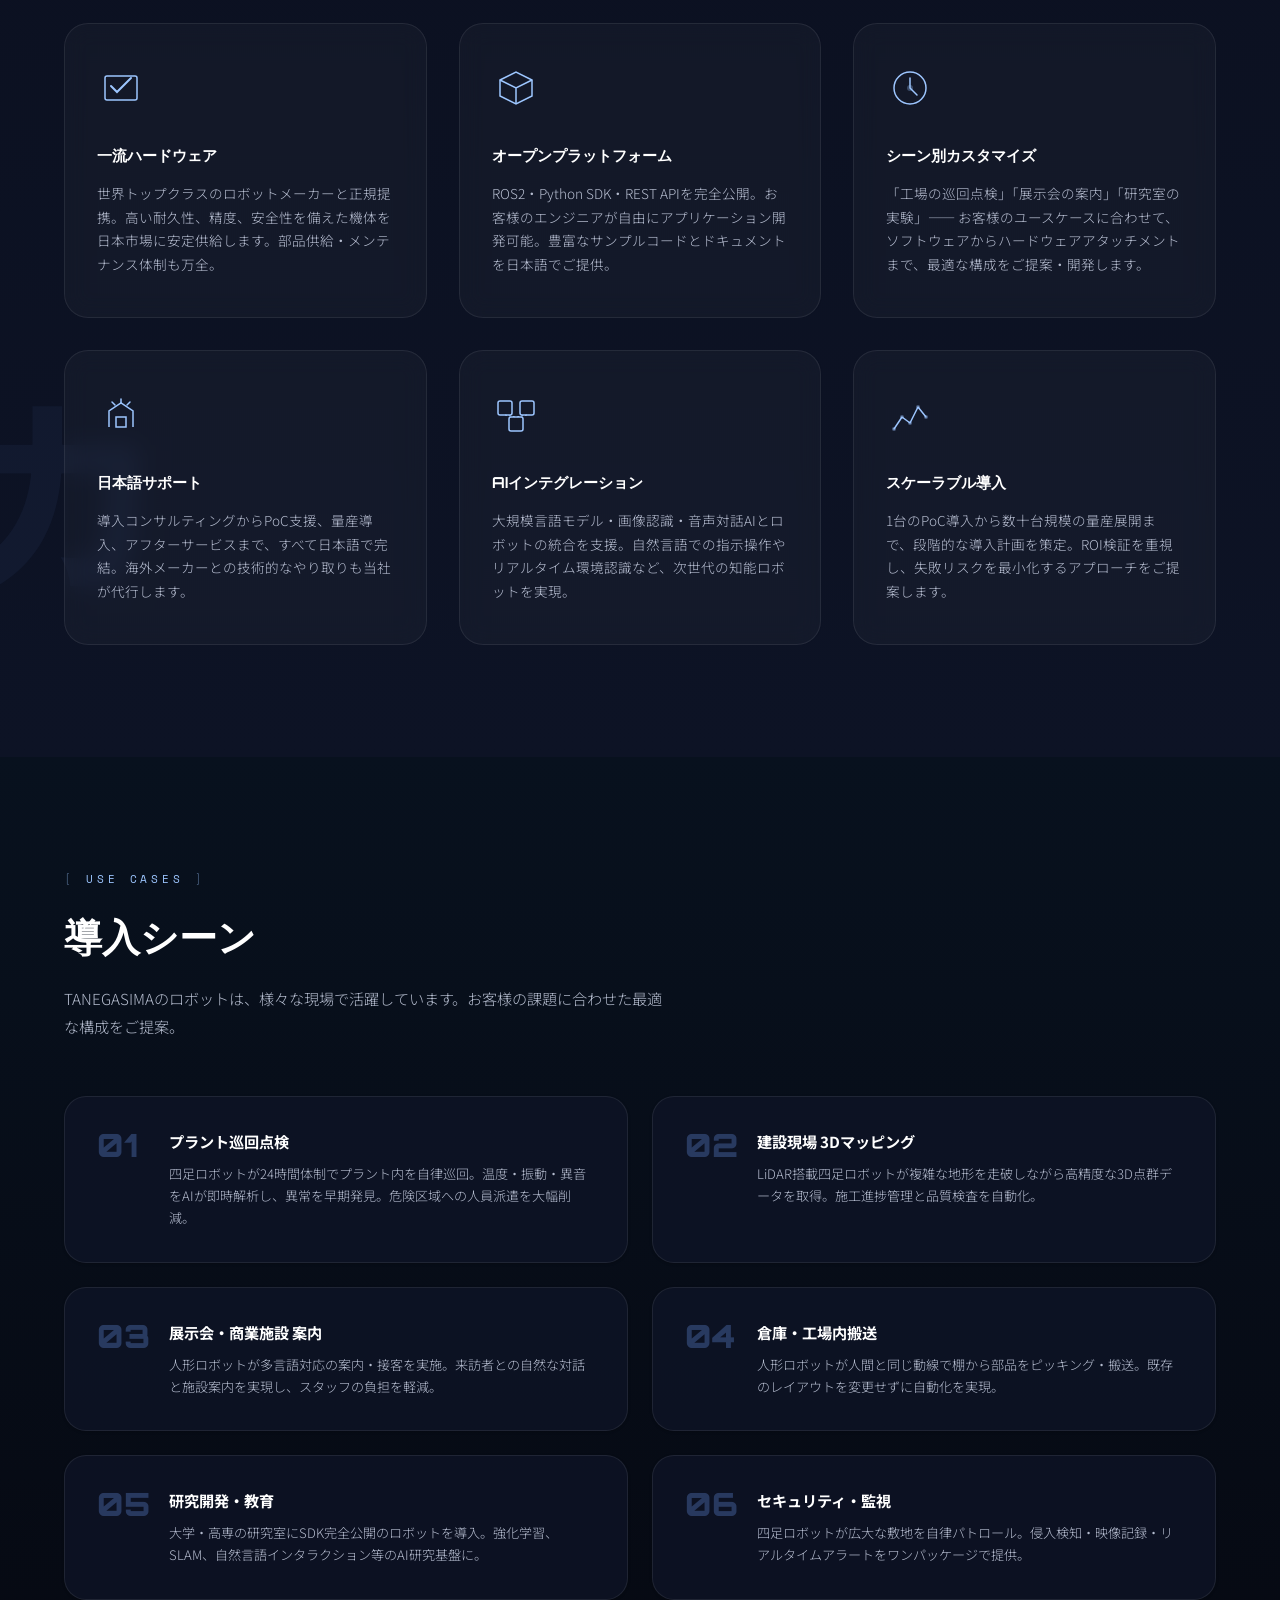
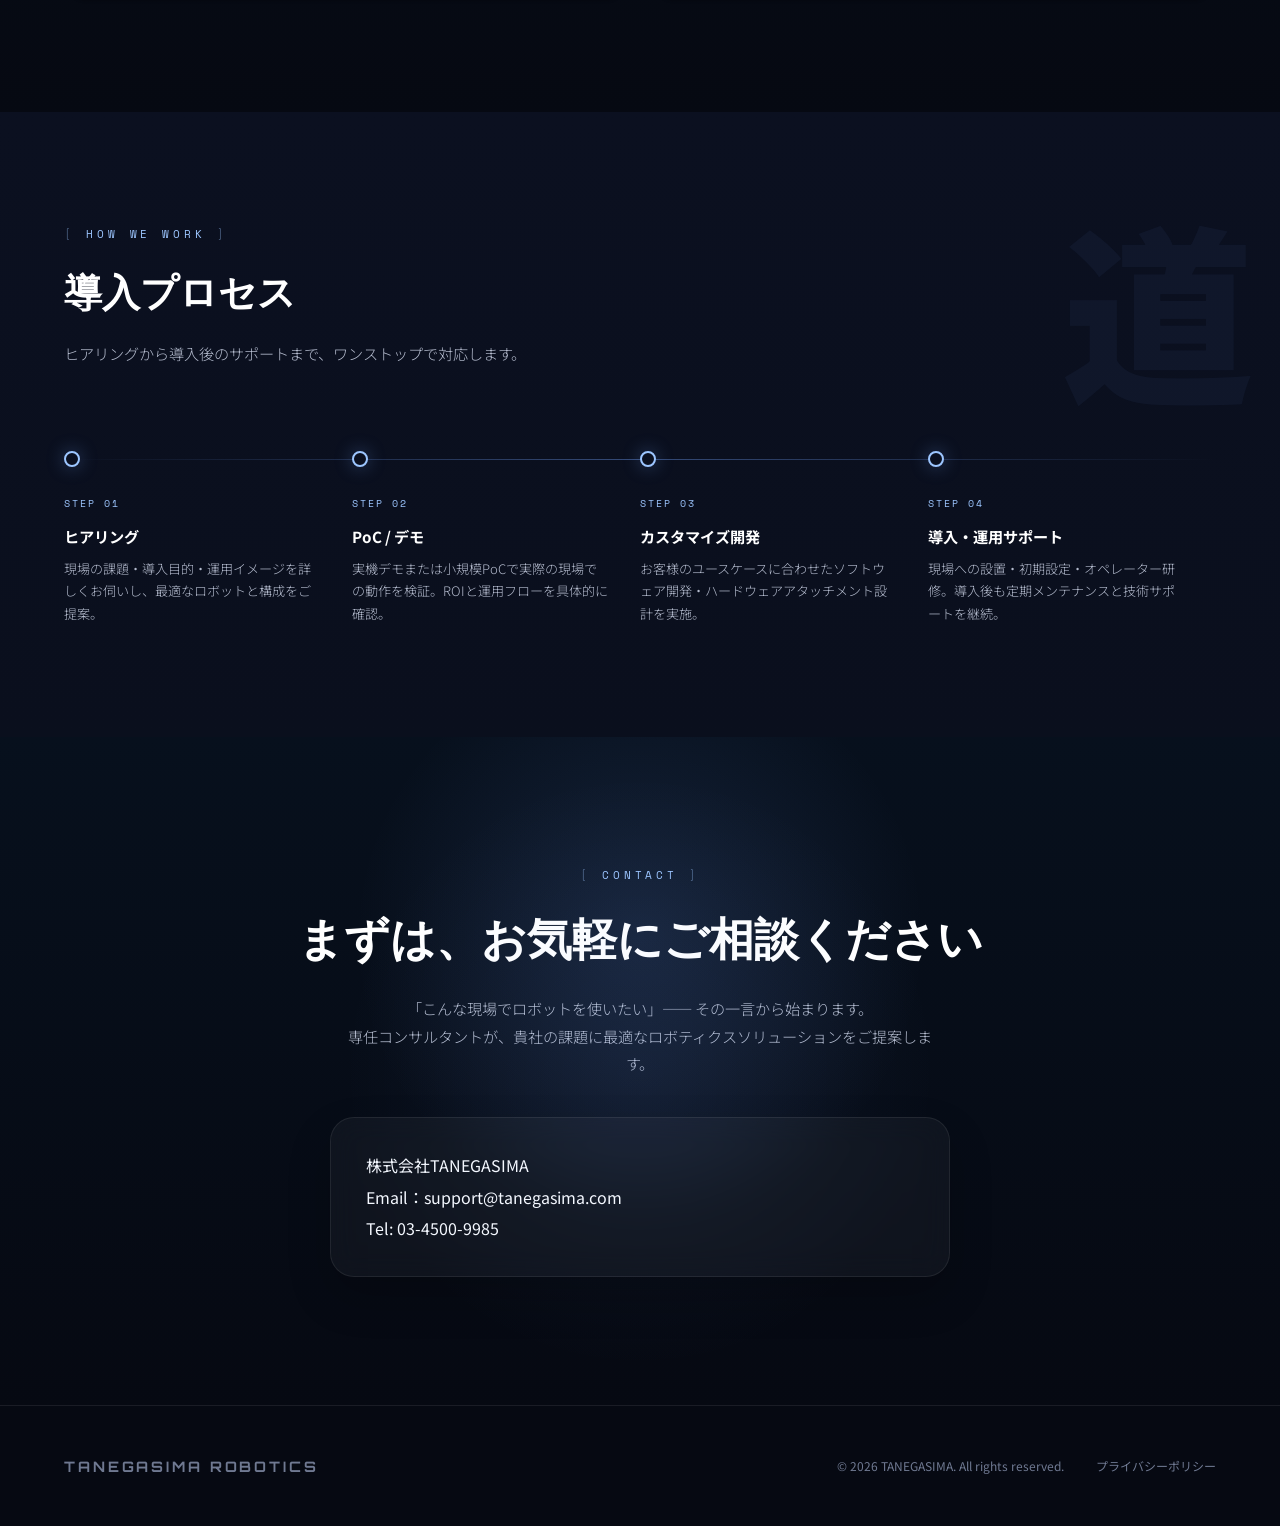
==== commit 8e7274b3: "Add privacy policy and update footer contact section" ====
--- a/index.html
+++ b/index.html
@@ -395,6 +395,17 @@
 }
 .cta-section .section-title { font-size: clamp(1.8rem, 3.5vw, 2.8rem); margin-bottom: 1.2rem; }
 .cta-section .section-desc { margin: 0 auto 2.5rem; text-align: center; }
+.contact-card {
+  max-width: 620px; margin: 0 auto;
+  padding: 2rem 2.2rem; text-align: left;
+  border-radius: 24px; background: rgba(255,255,255,0.04);
+  border: 1px solid rgba(255,255,255,0.08);
+  box-shadow: 0 20px 44px rgba(0,0,0,0.2);
+  backdrop-filter: blur(14px);
+}
+.contact-card p {
+  color: var(--text-primary); font-size: 1rem; line-height: 1.95;
+}
 
 /* FOOTER */
 footer {
@@ -695,9 +706,8 @@
   <div class="section-tag">Contact</div>
   <h2 class="section-title">まずは、お気軽にご相談ください</h2>
   <p class="section-desc">「こんな現場でロボットを使いたい」—— その一言から始まります。<br>専任コンサルタントが、貴社の課題に最適なロボティクスソリューションをご提案します。</p>
-  <div style="display:flex; gap:1rem; justify-content:center; flex-wrap:wrap;">
-    <a href="mailto:info@tanegasima.co.jp" class="btn-primary">メールでお問い合わせ →</a>
-    <a href="tel:+81-3-XXXX-XXXX" class="btn-secondary">☎ 電話相談</a>
+  <div class="contact-card">
+    <p>株式会社TANEGASIMA<br>Email：support@tanegasima.com<br>Tel: 03-4500-9985</p>
   </div>
 </section>
 
@@ -705,8 +715,7 @@
   <div class="footer-brand">TANEGASIMA ROBOTICS</div>
   <div class="footer-info">
     <span>© 2026 TANEGASIMA. All rights reserved.</span>
-    <a href="#">プライバシーポリシー</a>
-    <a href="#">特定商取引法に基づく表記</a>
+    <a href="privacy.html">プライバシーポリシー</a>
   </div>
 </footer>
 
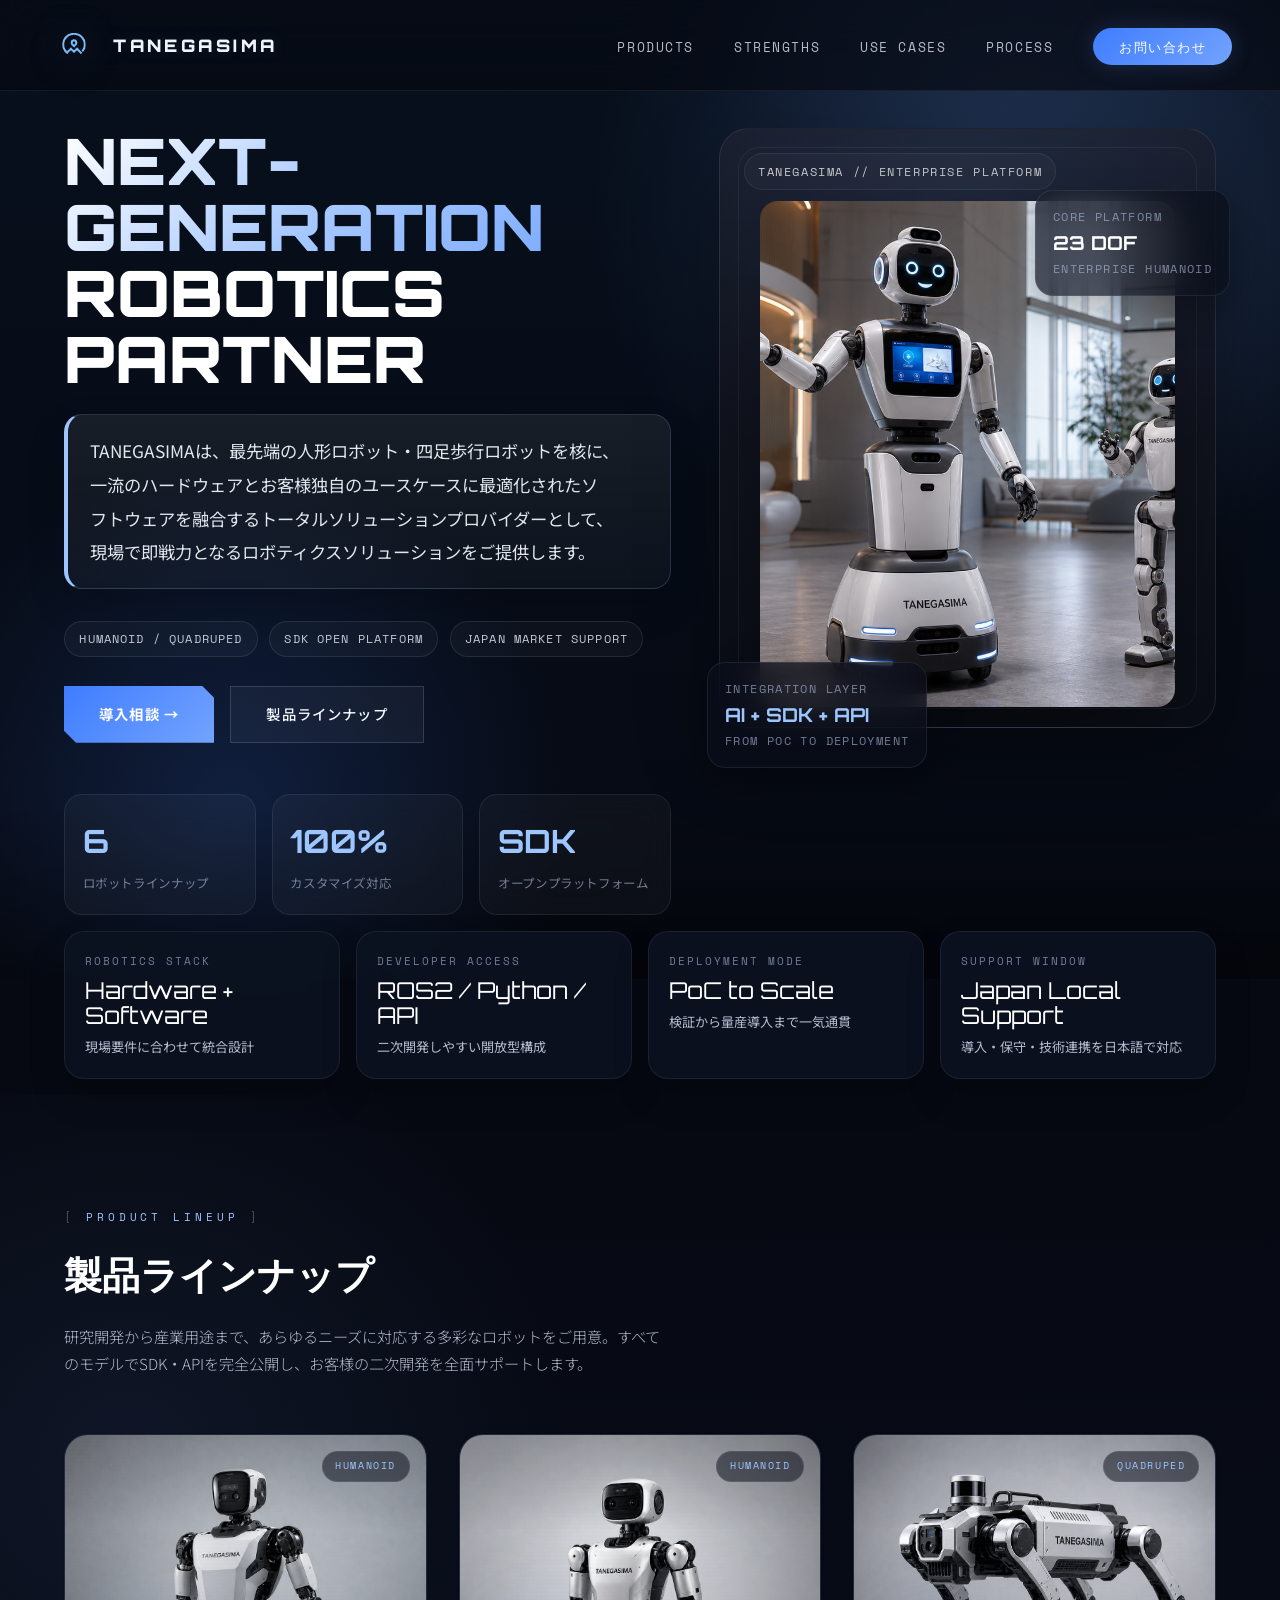
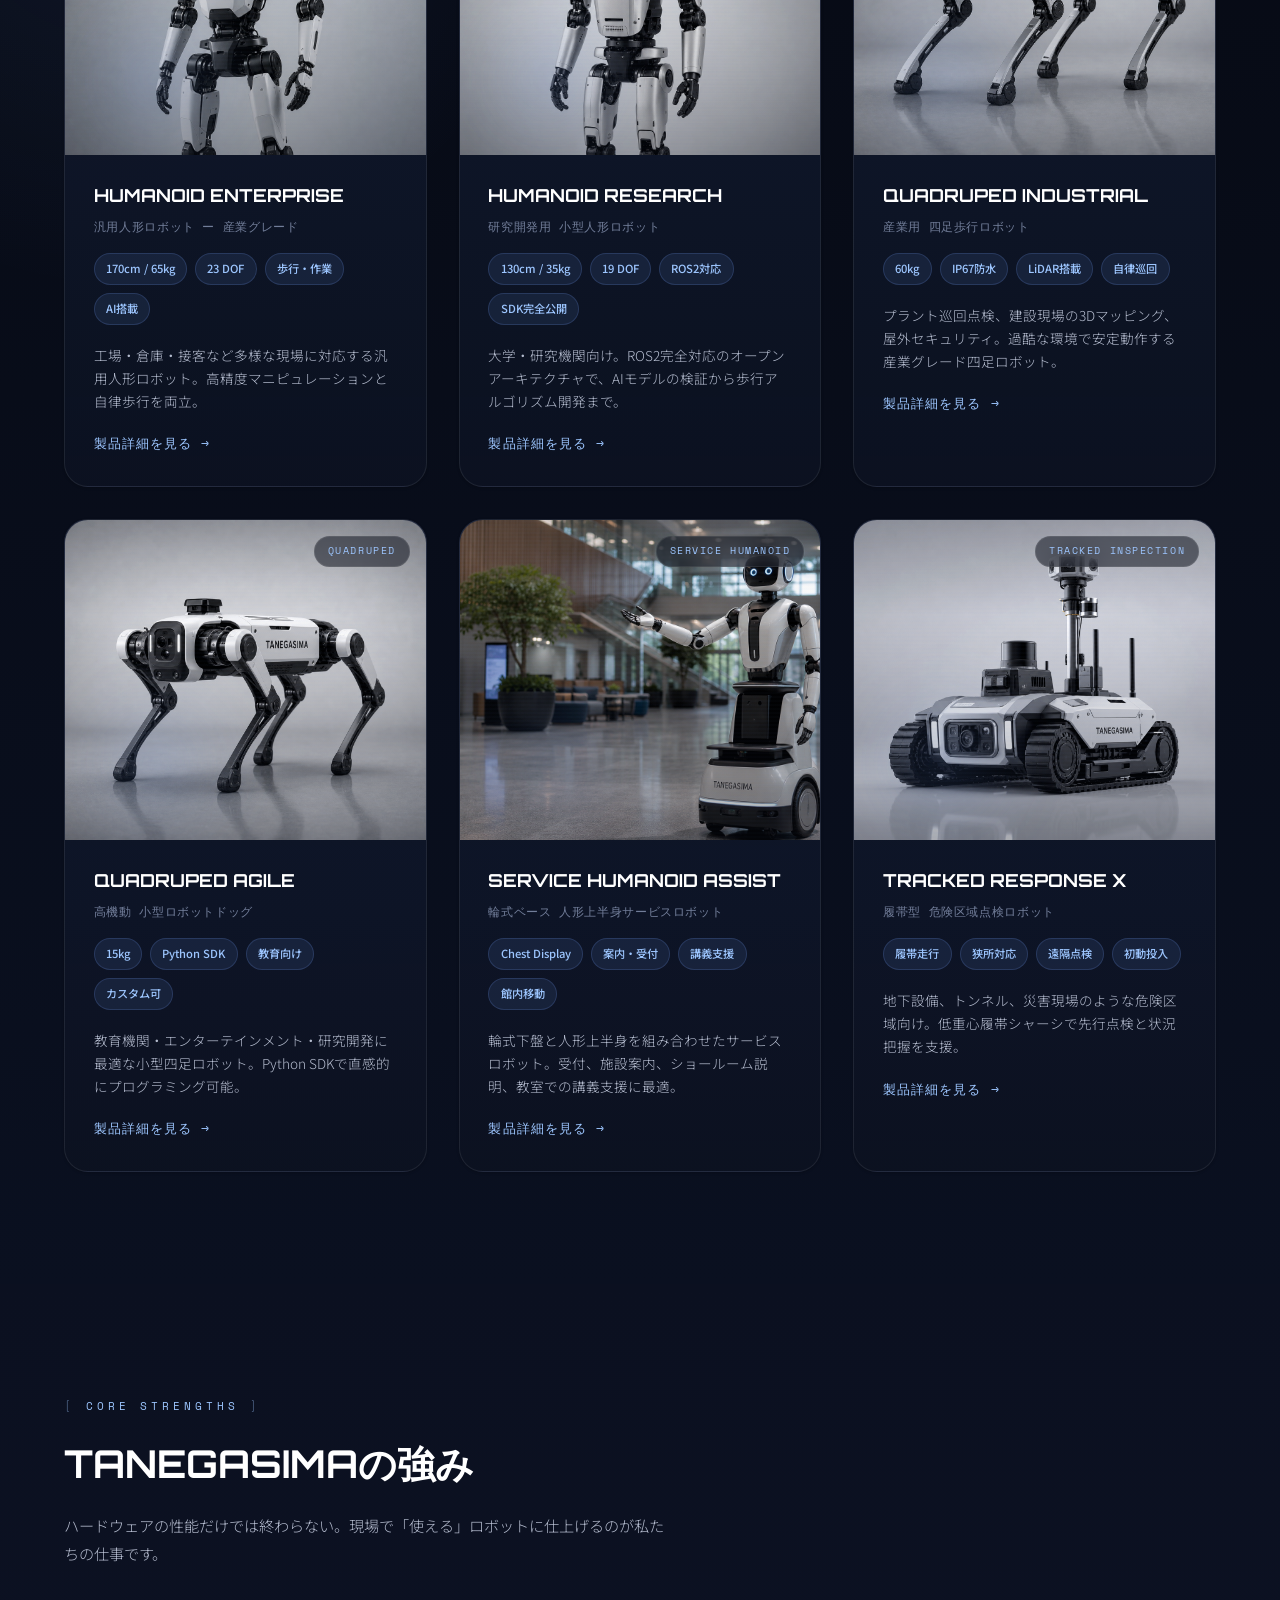
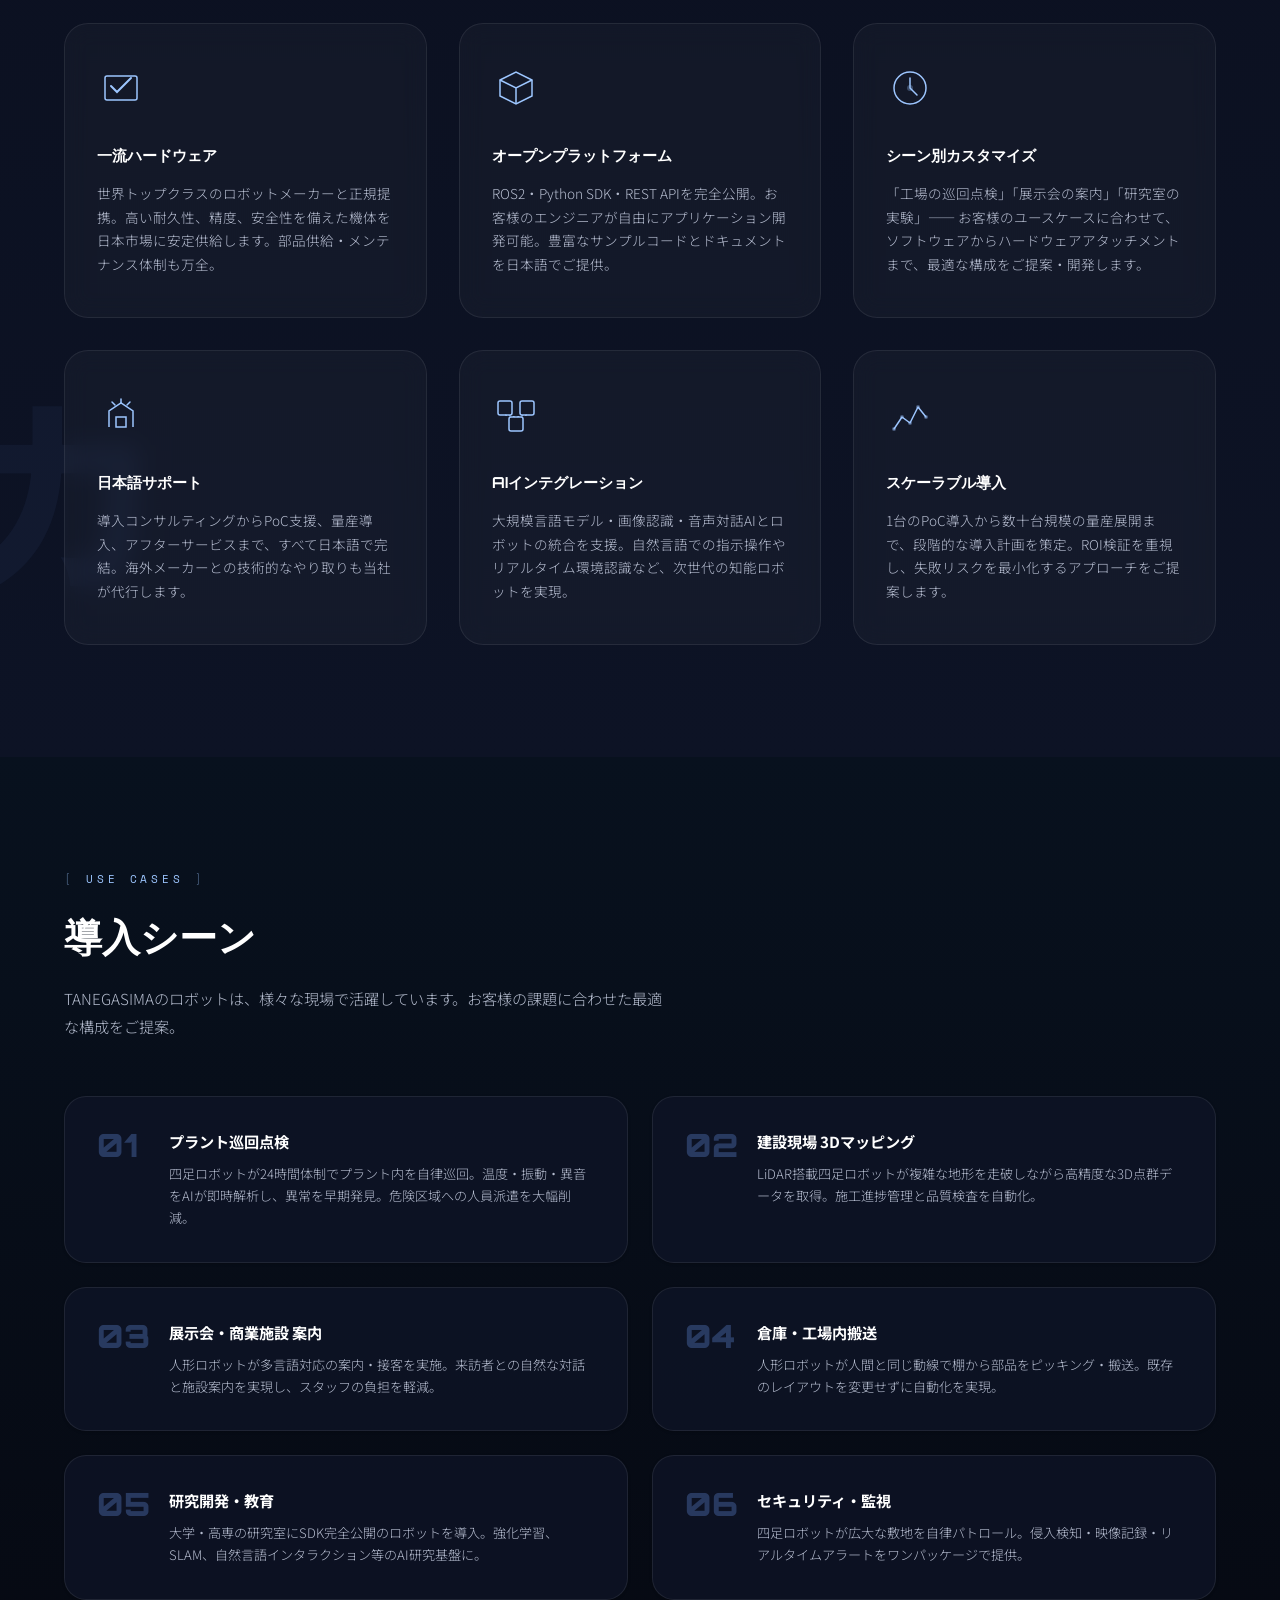
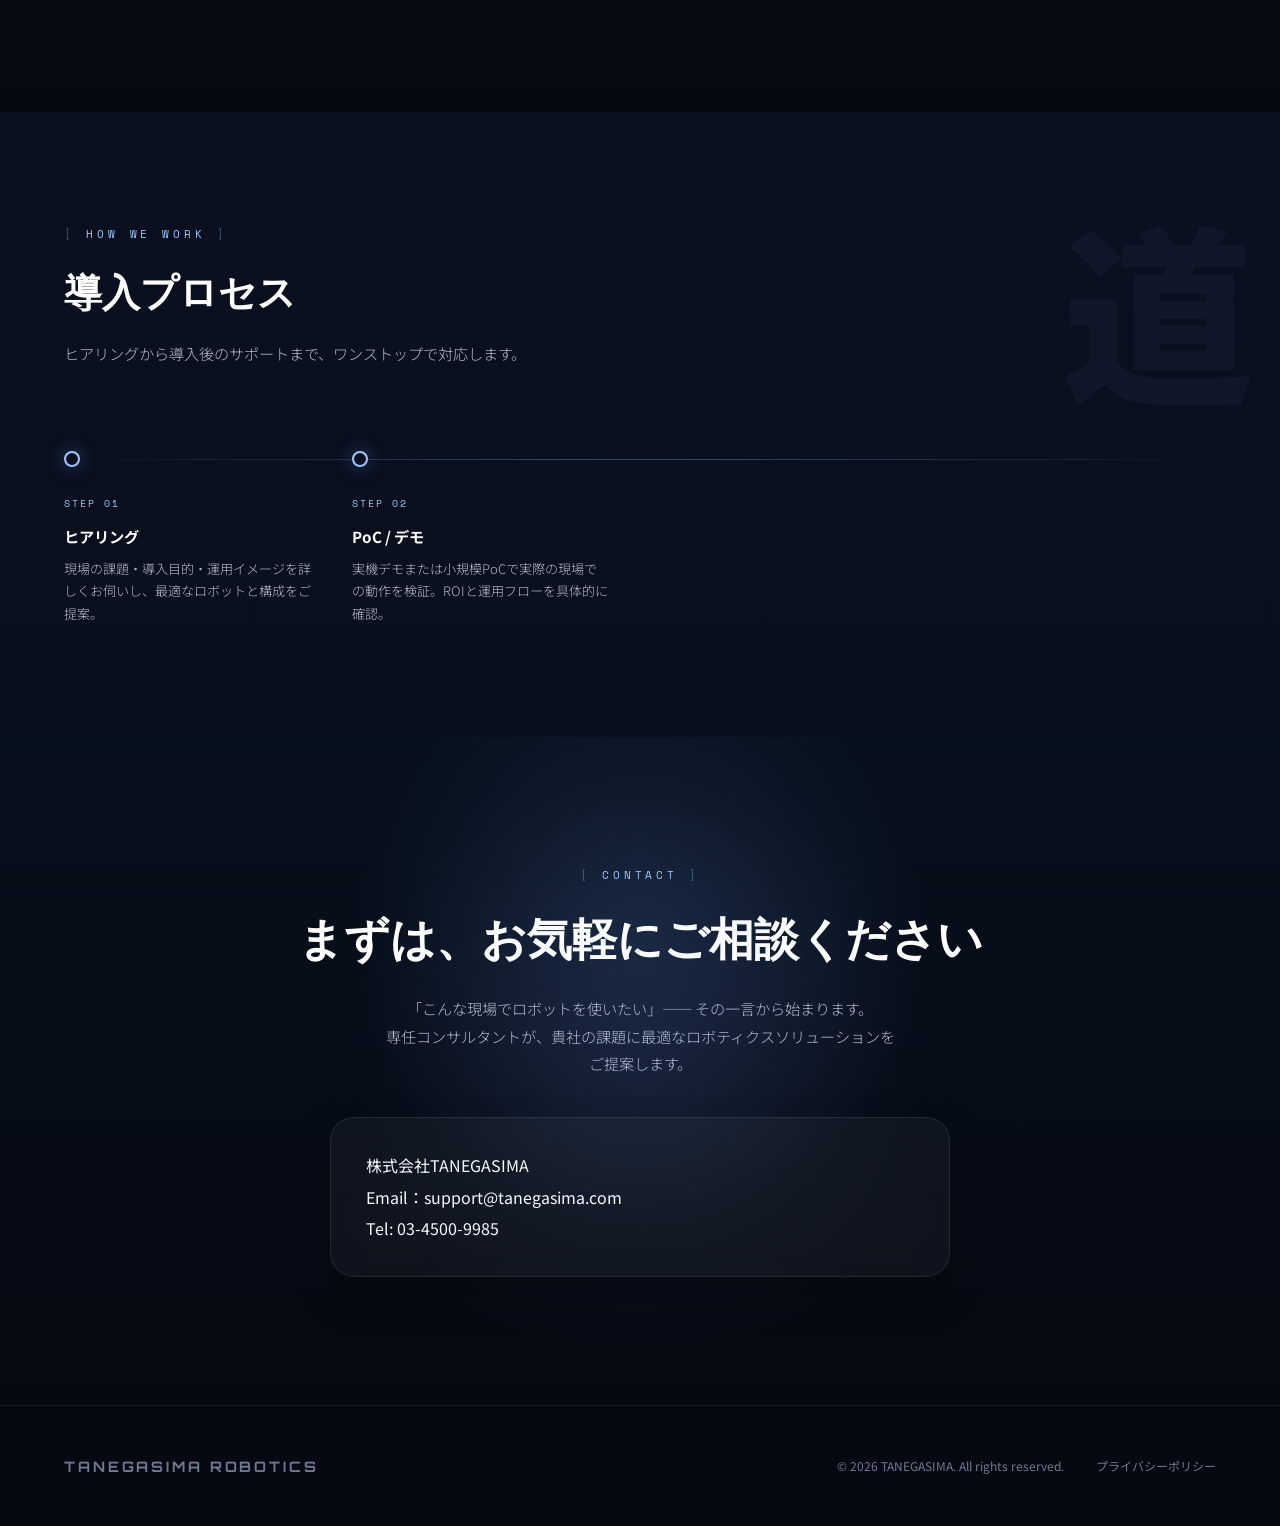
==== commit ab458f7e: "Tidy homepage CTA line breaks" ====
--- a/index.html
+++ b/index.html
@@ -394,7 +394,7 @@
   pointer-events: none;
 }
 .cta-section .section-title { font-size: clamp(1.8rem, 3.5vw, 2.8rem); margin-bottom: 1.2rem; }
-.cta-section .section-desc { margin: 0 auto 2.5rem; text-align: center; }
+.cta-section .section-desc { margin: 0 auto 2.5rem; text-align: center; max-width: 980px; }
 .contact-card {
   max-width: 620px; margin: 0 auto;
   padding: 2rem 2.2rem; text-align: left;
@@ -705,7 +705,7 @@
 <section class="cta-section" id="contact">
   <div class="section-tag">Contact</div>
   <h2 class="section-title">まずは、お気軽にご相談ください</h2>
-  <p class="section-desc">「こんな現場でロボットを使いたい」—— その一言から始まります。<br>専任コンサルタントが、貴社の課題に最適なロボティクスソリューションをご提案します。</p>
+  <p class="section-desc">「こんな現場でロボットを使いたい」—— その一言から始まります。<br>専任コンサルタントが、貴社の課題に最適なロボティクスソリューションを<br>ご提案します。</p>
   <div class="contact-card">
     <p>株式会社TANEGASIMA<br>Email：support@tanegasima.com<br>Tel: 03-4500-9985</p>
   </div>
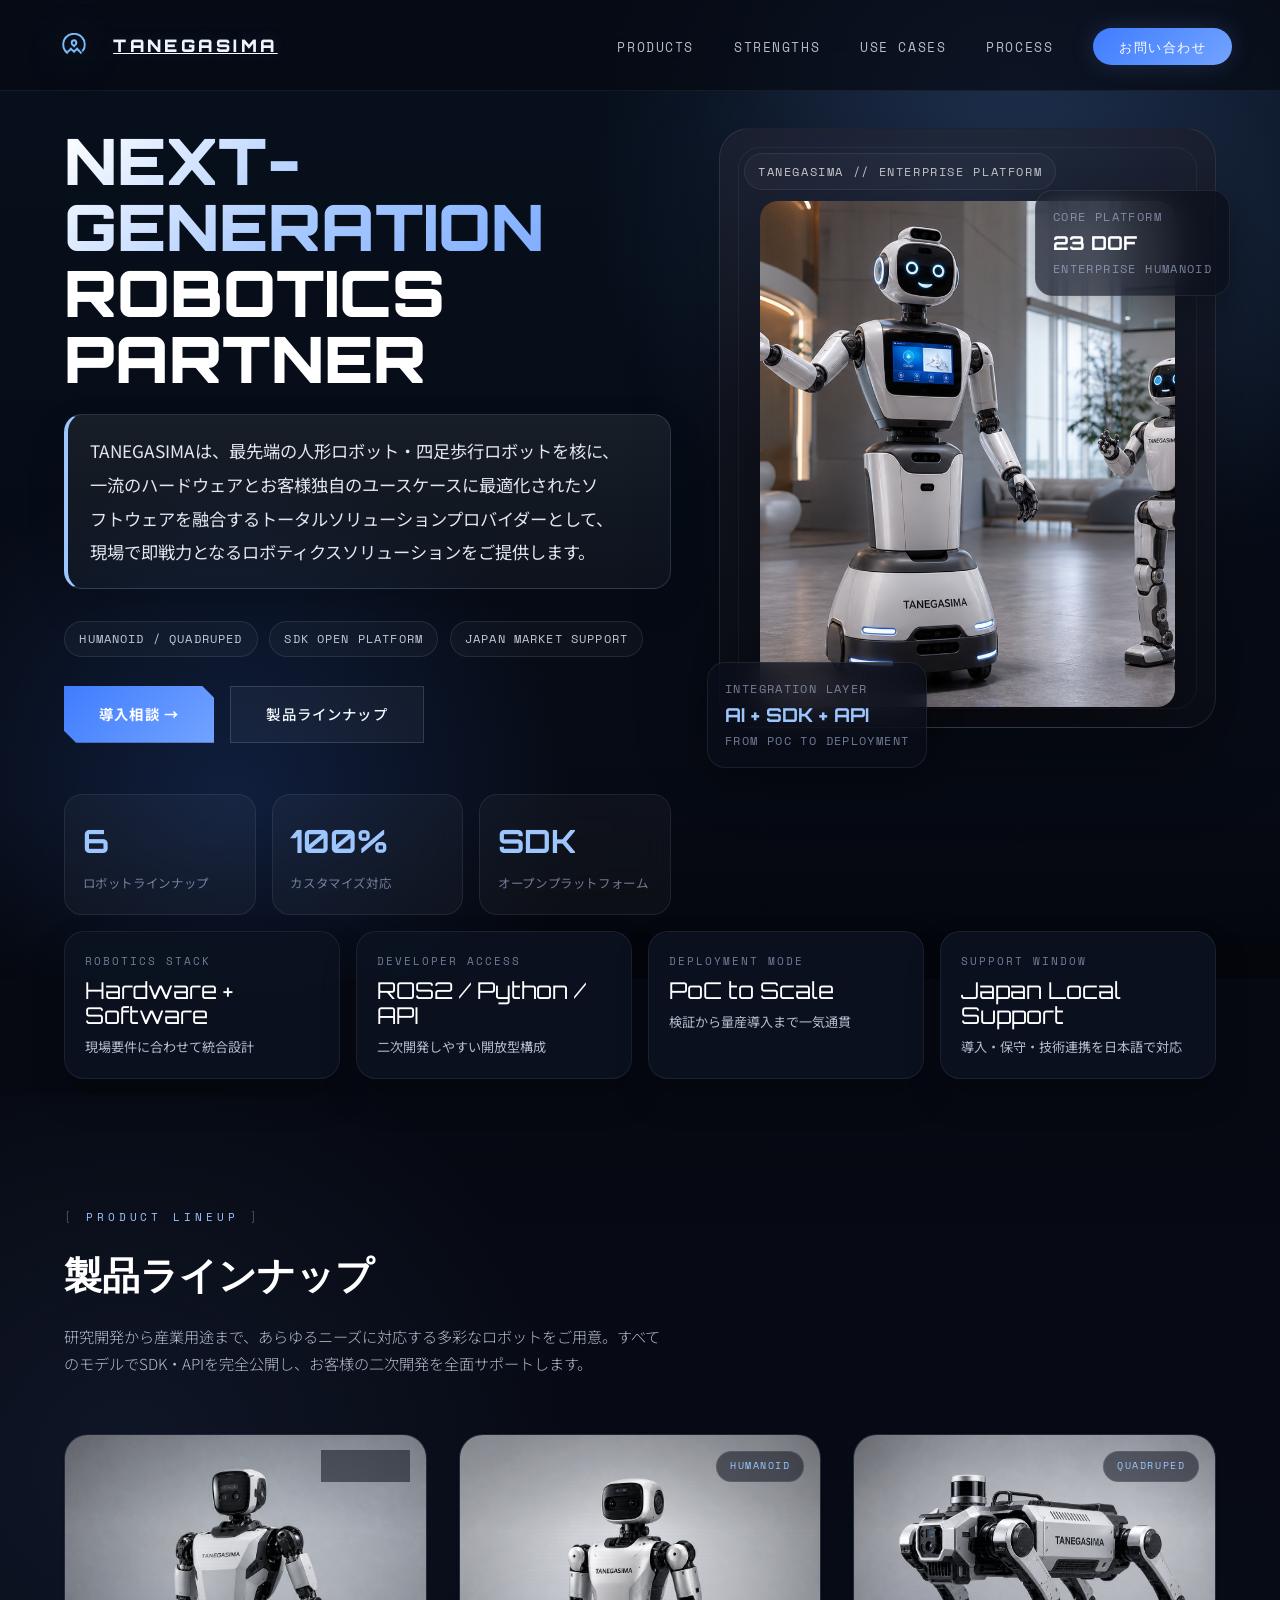
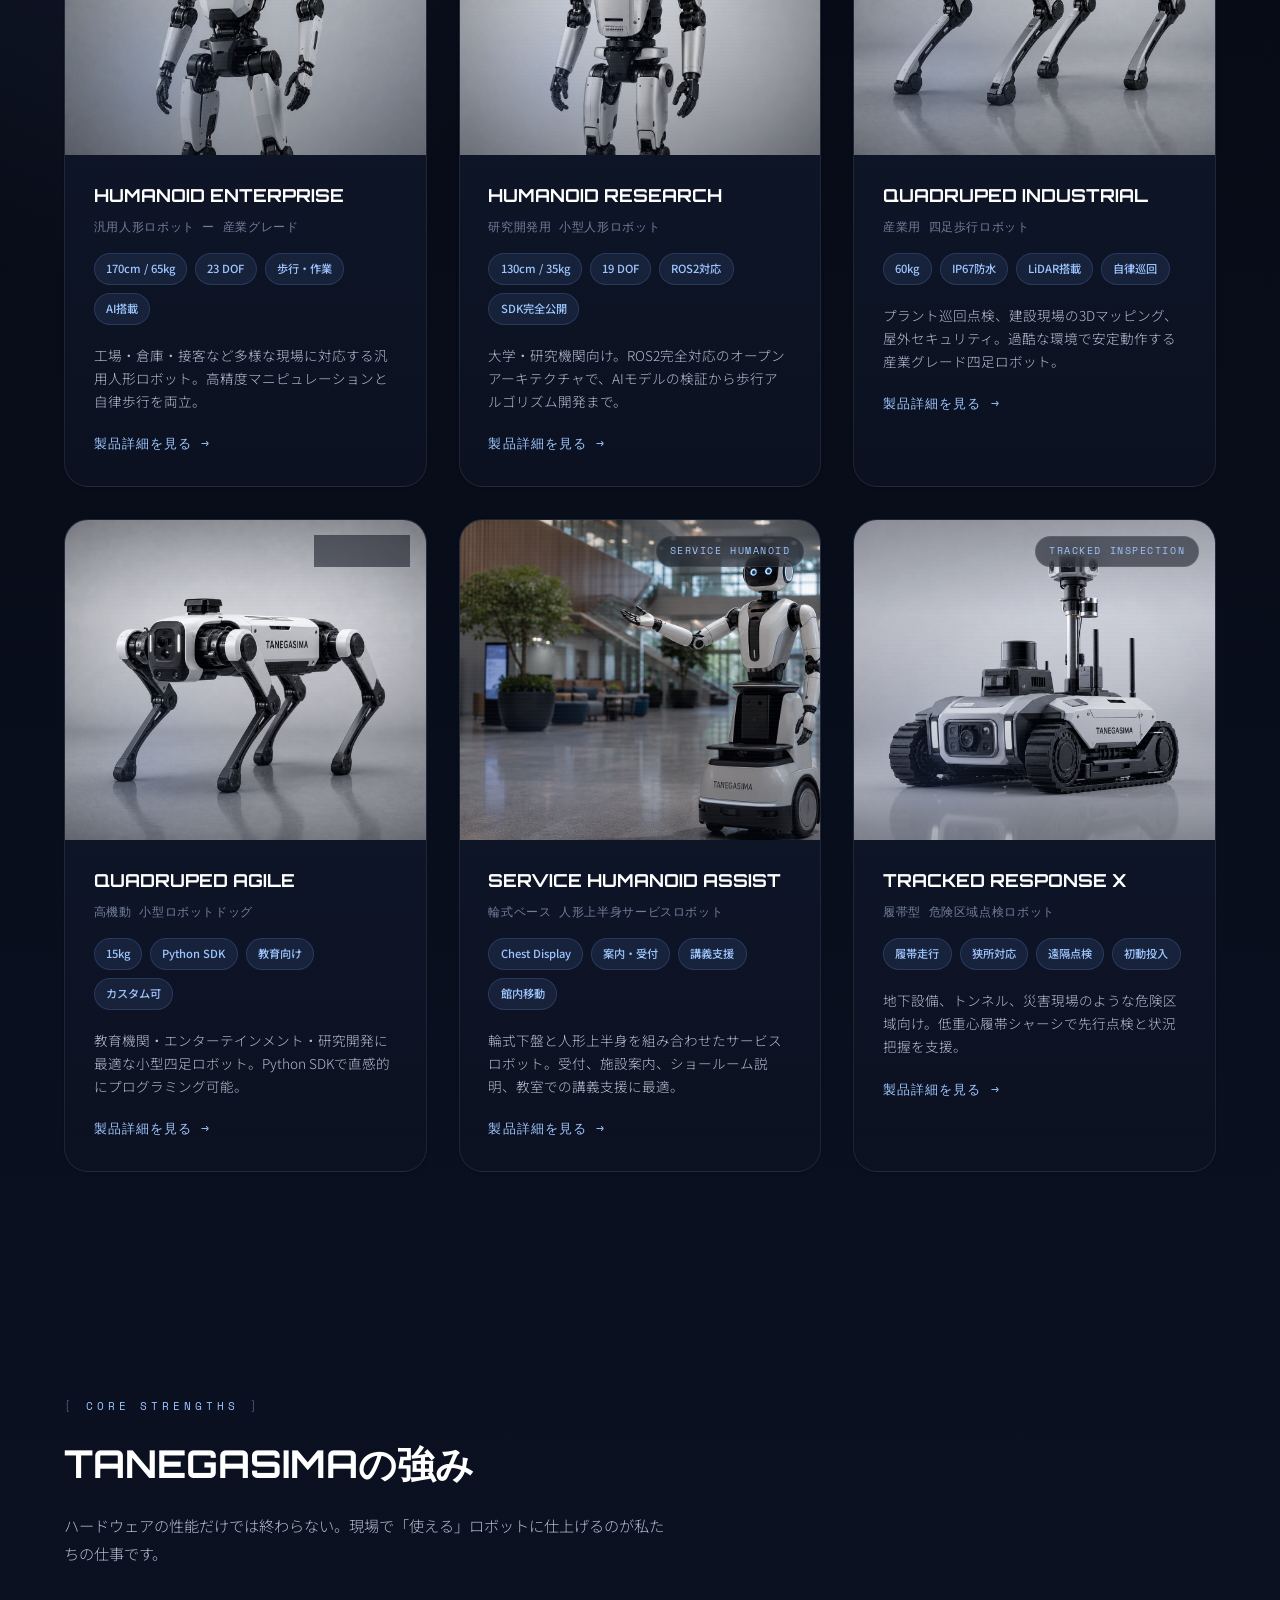
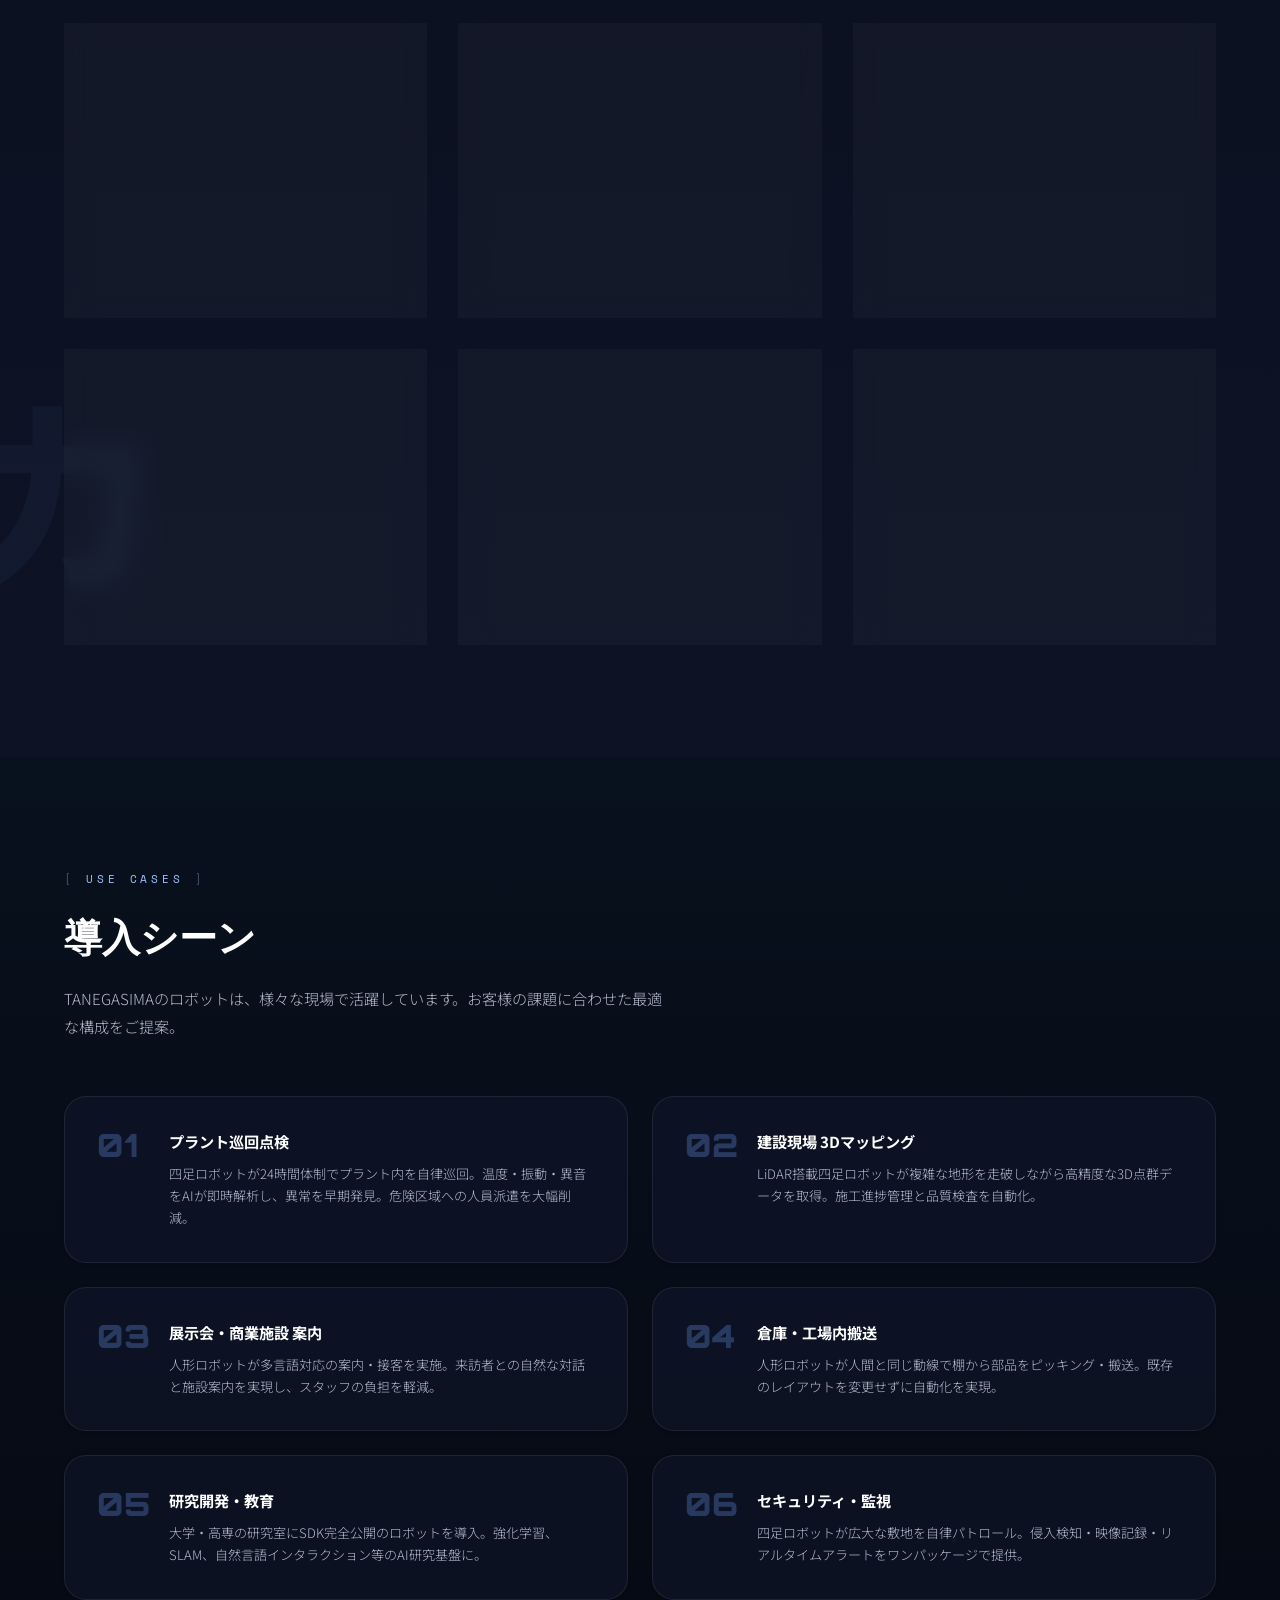
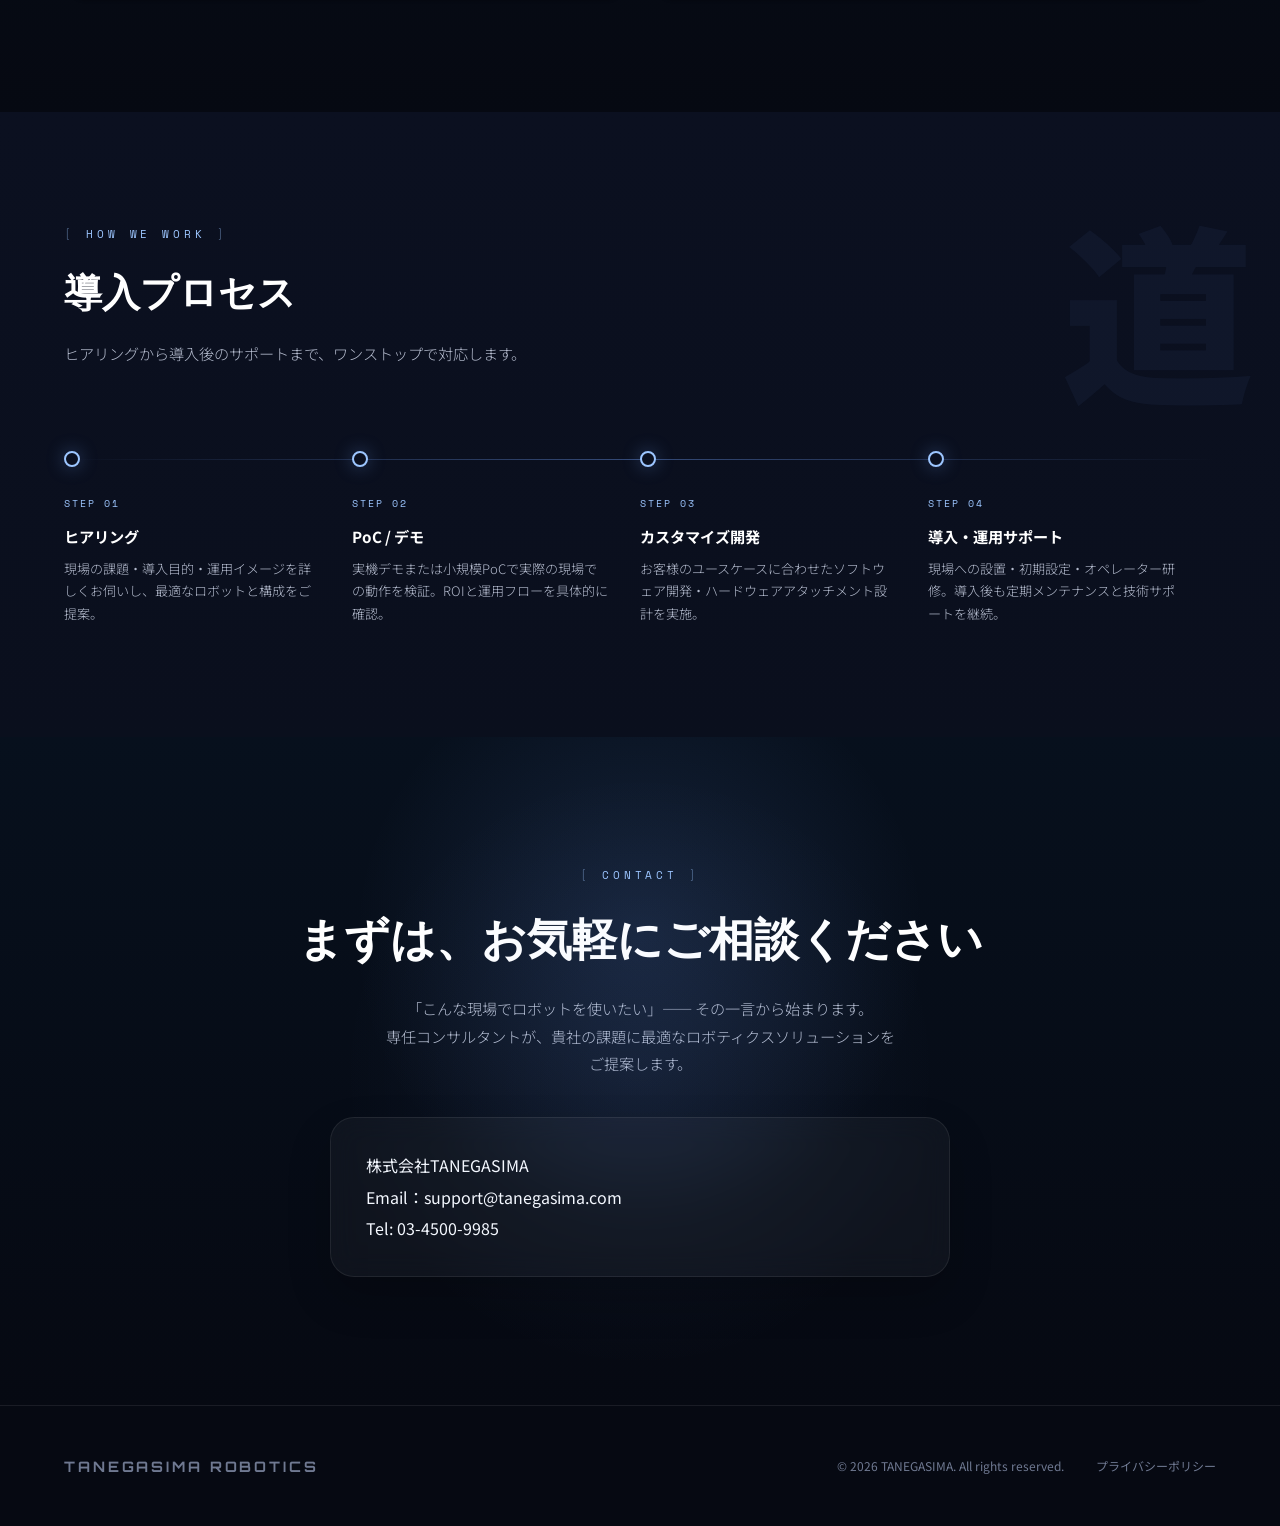
==== commit ab952847: "Improve TANEGASIMA SEO and domain metadata" ====
--- a/index.html
+++ b/index.html
@@ -3,8 +3,110 @@
 <head>
 <meta charset="UTF-8">
 <meta name="viewport" content="width=device-width, initial-scale=1.0">
-<title>TANEGASIMA — 次世代ロボティクスパートナー</title>
+<title>TANEGASIMA | ヒューマノイド・四足歩行ロボットの導入支援とロボティクスソリューション</title>
+<meta name="description" content="株式会社TANEGASIMAは、人形ロボット・四足歩行ロボットを核に、AI・SDK・業務連携ソフトウェアまで統合したロボティクスソリューションを提供します。PoCから導入・運用支援まで日本語で対応。">
+<meta name="robots" content="index,follow,max-image-preview:large,max-snippet:-1,max-video-preview:-1">
+<meta name="author" content="株式会社TANEGASIMA">
+<meta name="theme-color" content="#060912">
+<link rel="canonical" href="https://tanegasima.com/">
+<link rel="alternate" hreflang="ja-JP" href="https://tanegasima.com/">
+<link rel="alternate" hreflang="x-default" href="https://tanegasima.com/">
+<link rel="icon" type="image/png" href="assets/tanegasima/logo-icon.png">
+<meta property="og:locale" content="ja_JP">
+<meta property="og:type" content="website">
+<meta property="og:site_name" content="TANEGASIMA">
+<meta property="og:title" content="TANEGASIMA | ヒューマノイド・四足歩行ロボットの導入支援とロボティクスソリューション">
+<meta property="og:description" content="人形ロボット・四足歩行ロボットを核に、AI・SDK・現場導入までを一体で支援する次世代ロボティクスパートナー。">
+<meta property="og:url" content="https://tanegasima.com/">
+<meta property="og:image" content="https://tanegasima.com/assets/tanegasima/hero-video/shot-01.png">
+<meta property="og:image:alt" content="TANEGASIMA robotics platform hero visual">
+<meta name="twitter:card" content="summary_large_image">
+<meta name="twitter:title" content="TANEGASIMA | ヒューマノイド・四足歩行ロボットの導入支援とロボティクスソリューション">
+<meta name="twitter:description" content="人形ロボット・四足歩行ロボットを核に、AI・SDK・現場導入までを一体で支援する次世代ロボティクスパートナー。">
+<meta name="twitter:image" content="https://tanegasima.com/assets/tanegasima/hero-video/shot-01.png">
 <link href="https://fonts.googleapis.com/css2?family=Orbitron:wght@400;500;700;900&family=Noto+Sans+JP:wght@300;400;500;700&family=Space+Mono:wght@400;700&display=swap" rel="stylesheet">
+<script type="application/ld+json">
+{
+  "@context": "https://schema.org",
+  "@graph": [
+    {
+      "@type": "Organization",
+      "@id": "https://tanegasima.com/#organization",
+      "name": "株式会社TANEGASIMA",
+      "url": "https://tanegasima.com/",
+      "logo": "https://tanegasima.com/assets/tanegasima/logo-icon.png",
+      "email": "support@tanegasima.com",
+      "telephone": "+81-3-4500-9985",
+      "brand": {
+        "@type": "Brand",
+        "name": "TANEGASIMA"
+      },
+      "contactPoint": {
+        "@type": "ContactPoint",
+        "contactType": "sales",
+        "email": "support@tanegasima.com",
+        "telephone": "+81-3-4500-9985",
+        "availableLanguage": ["ja", "en"]
+      }
+    },
+    {
+      "@type": "WebSite",
+      "@id": "https://tanegasima.com/#website",
+      "url": "https://tanegasima.com/",
+      "name": "TANEGASIMA",
+      "publisher": {
+        "@id": "https://tanegasima.com/#organization"
+      },
+      "inLanguage": "ja-JP"
+    },
+    {
+      "@type": "ItemList",
+      "@id": "https://tanegasima.com/#products",
+      "name": "TANEGASIMA Robotics Product Lineup",
+      "itemListOrder": "https://schema.org/ItemListOrderAscending",
+      "numberOfItems": 6,
+      "itemListElement": [
+        {
+          "@type": "ListItem",
+          "position": 1,
+          "url": "https://tanegasima.com/tanegasima-humanoid-enterprise.html",
+          "name": "HUMANOID ENTERPRISE"
+        },
+        {
+          "@type": "ListItem",
+          "position": 2,
+          "url": "https://tanegasima.com/tanegasima-humanoid-research.html",
+          "name": "HUMANOID RESEARCH"
+        },
+        {
+          "@type": "ListItem",
+          "position": 3,
+          "url": "https://tanegasima.com/tanegasima-quadruped-industrial.html",
+          "name": "QUADRUPED INDUSTRIAL"
+        },
+        {
+          "@type": "ListItem",
+          "position": 4,
+          "url": "https://tanegasima.com/tanegasima-quadruped-agile.html",
+          "name": "QUADRUPED AGILE"
+        },
+        {
+          "@type": "ListItem",
+          "position": 5,
+          "url": "https://tanegasima.com/tanegasima-mobile-manipulator.html",
+          "name": "SERVICE HUMANOID ASSIST"
+        },
+        {
+          "@type": "ListItem",
+          "position": 6,
+          "url": "https://tanegasima.com/tanegasima-tracked-response.html",
+          "name": "TRACKED RESPONSE X"
+        }
+      ]
+    }
+  ]
+}
+</script>
 <style>
 *, *::before, *::after { margin: 0; padding: 0; box-sizing: border-box; }
 
@@ -468,12 +570,12 @@
 <div class="grid-bg"></div>
 
 <nav>
-  <div class="logo" aria-label="TANEGASIMA">
+  <a class="logo" href="index.html" aria-label="TANEGASIMA home">
     <div class="logo-icon">
       <img src="assets/tanegasima/logo-icon.png" alt="TANEGASIMA logo symbol">
     </div>
     <div class="logo-text">TANEGASIMA</div>
-  </div>
+  </a>
   <ul class="nav-links">
     <li><a href="#products">Products</a></li>
     <li><a href="#strengths">Strengths</a></li>
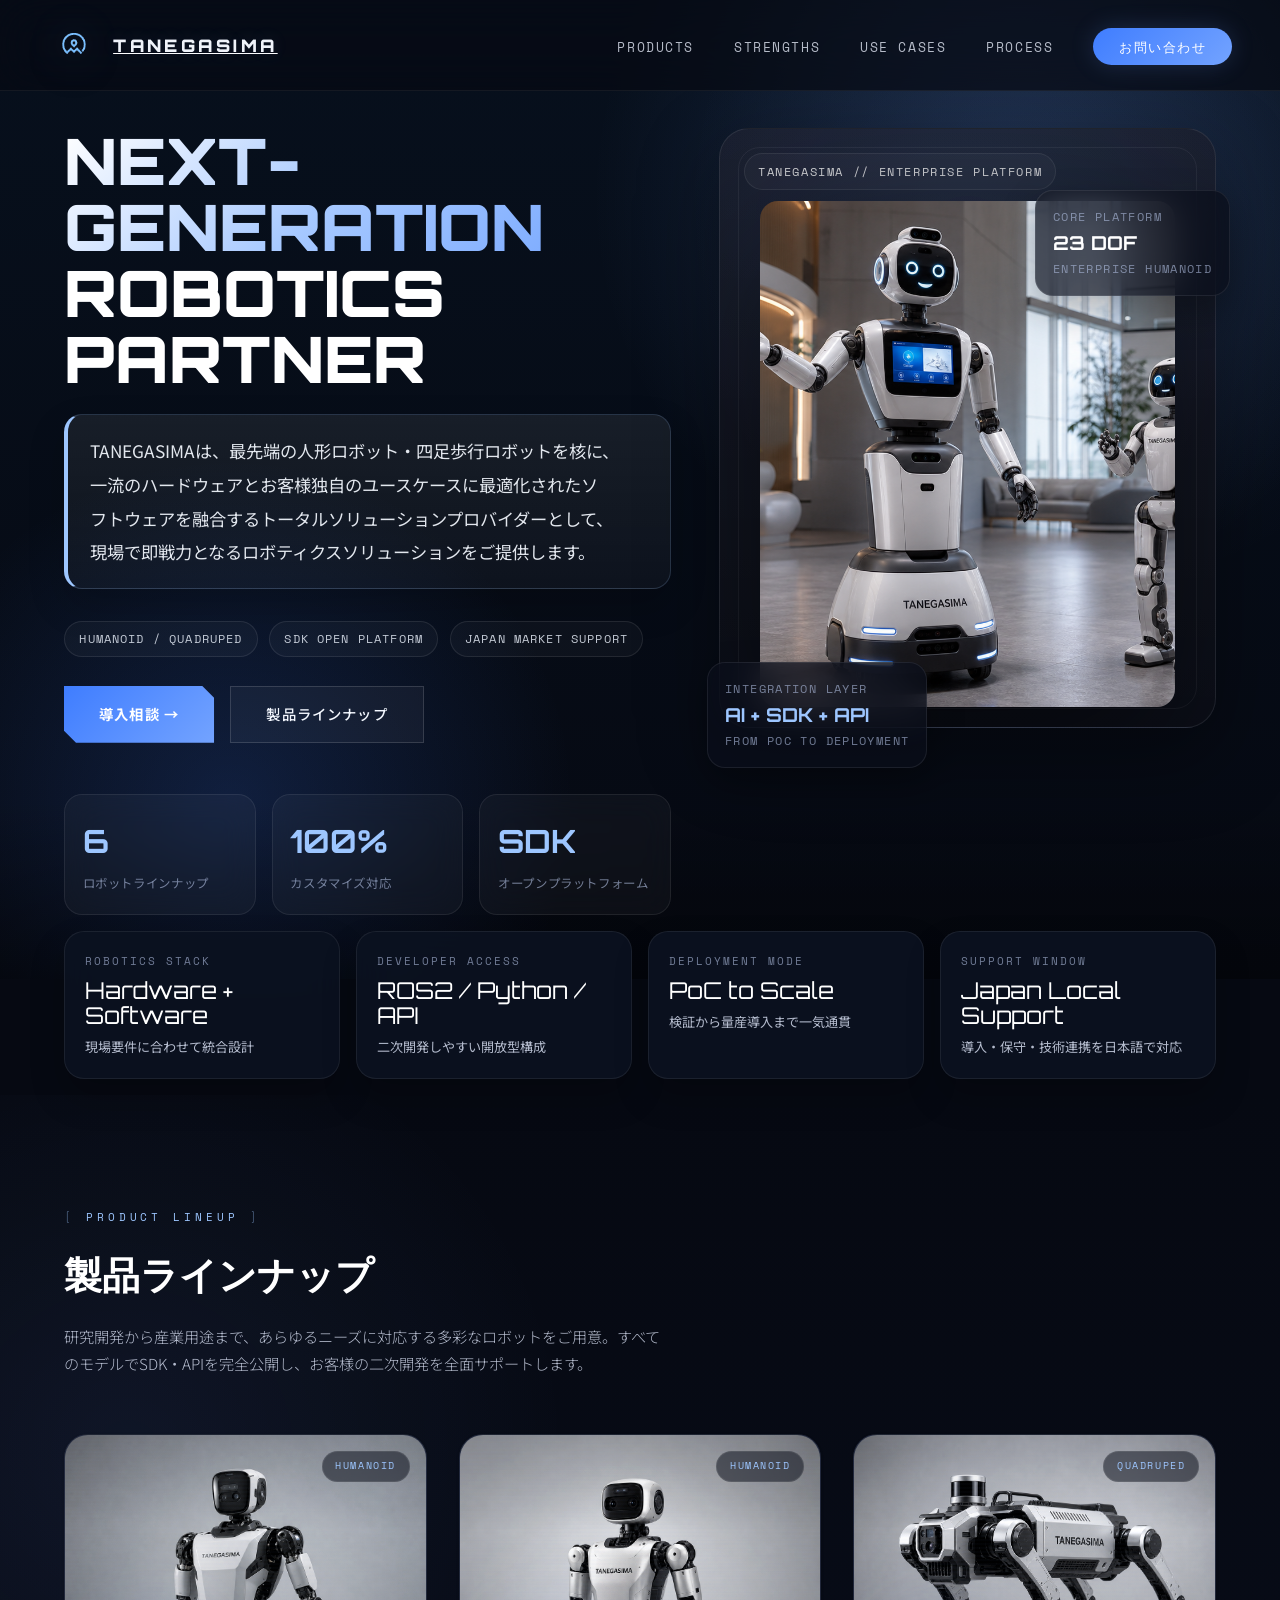
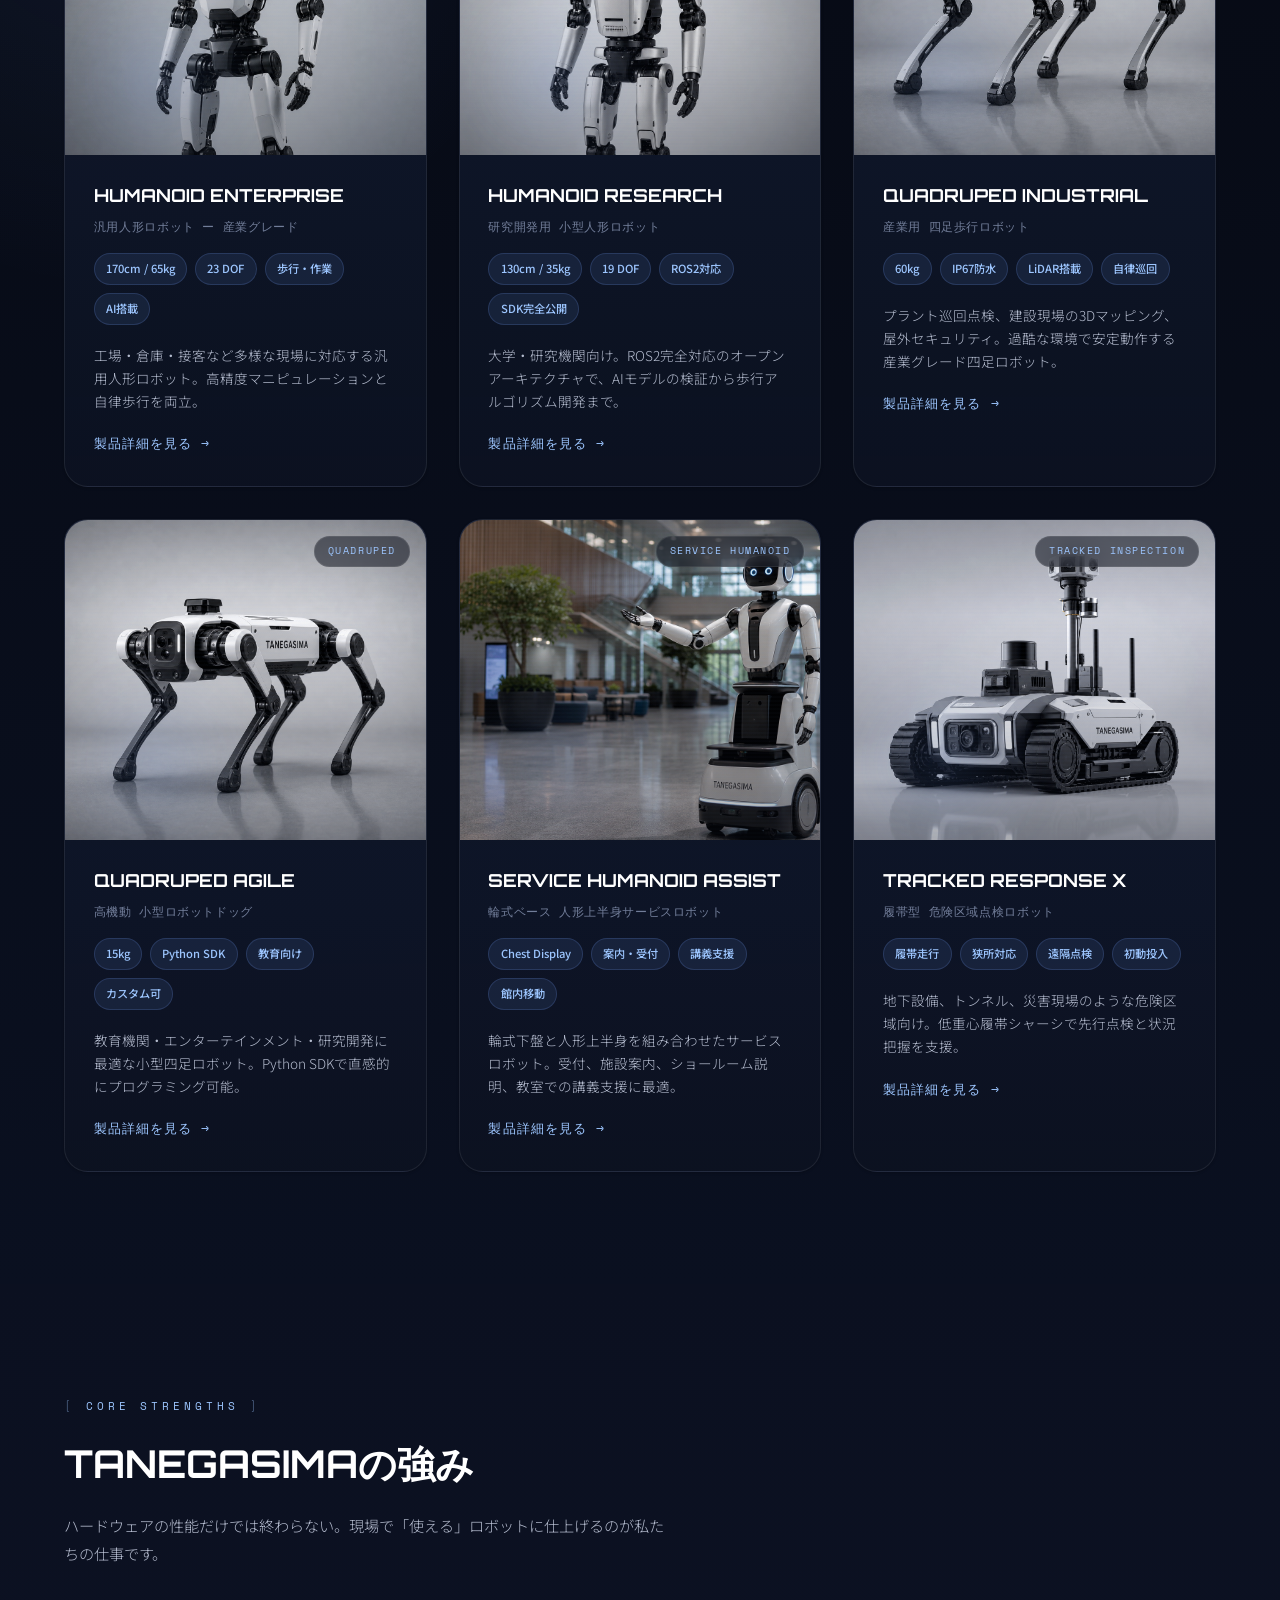
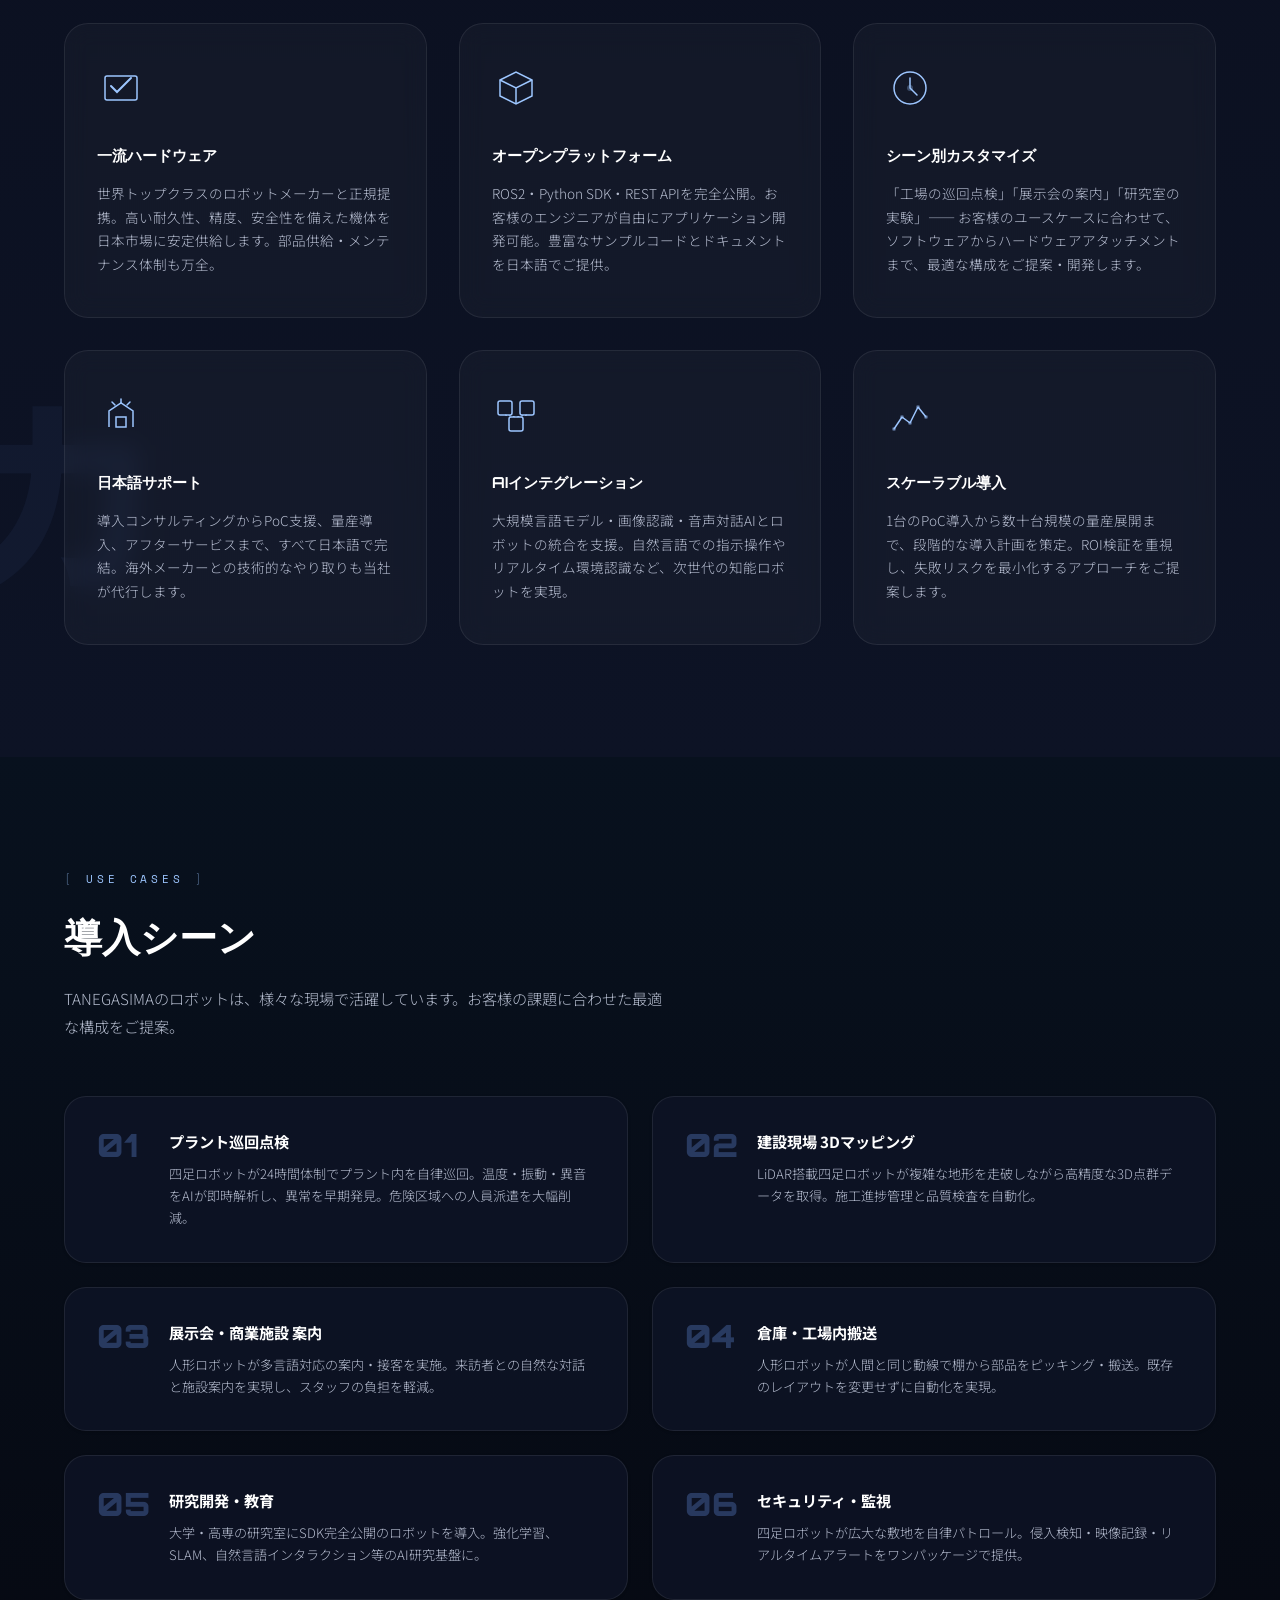
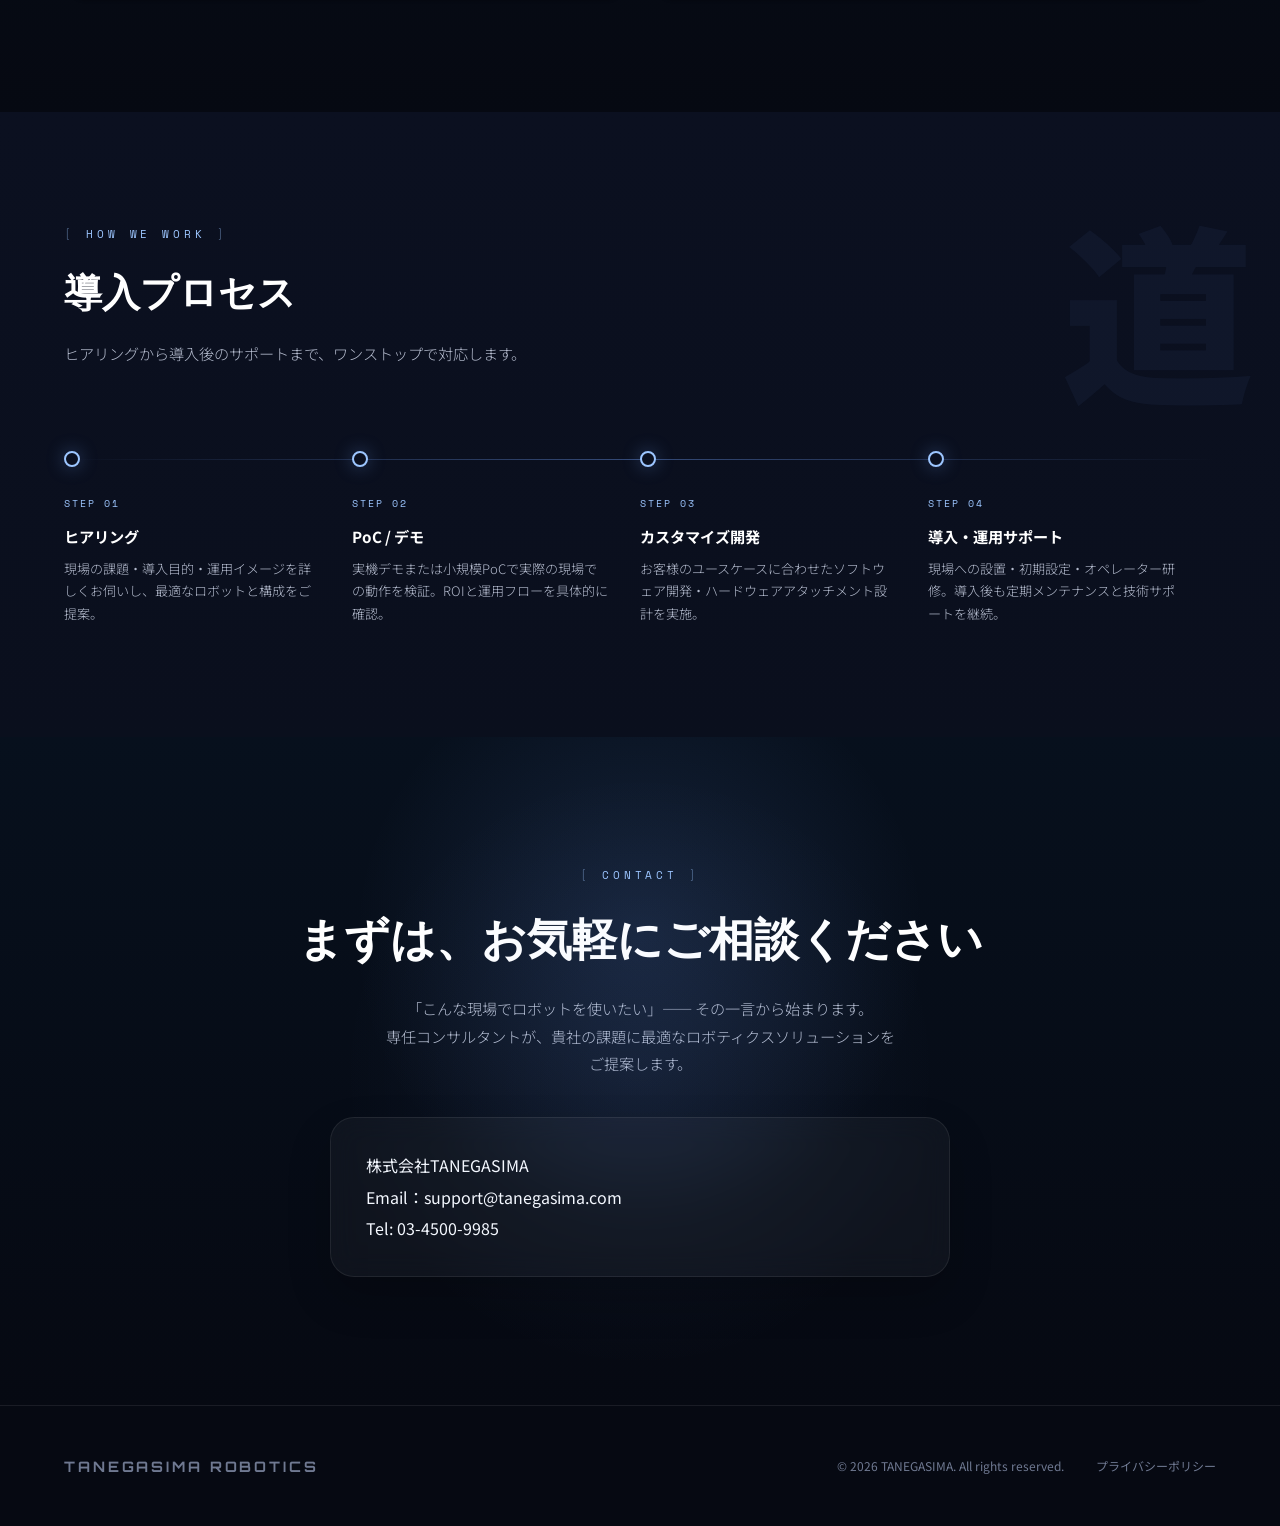
==== commit 3e17197b: "Add GA4 tracking for TANEGASIMA site" ====
--- a/index.html
+++ b/index.html
@@ -24,6 +24,7 @@
 <meta name="twitter:title" content="TANEGASIMA | ヒューマノイド・四足歩行ロボットの導入支援とロボティクスソリューション">
 <meta name="twitter:description" content="人形ロボット・四足歩行ロボットを核に、AI・SDK・現場導入までを一体で支援する次世代ロボティクスパートナー。">
 <meta name="twitter:image" content="https://tanegasima.com/assets/tanegasima/hero-video/shot-01.png">
+<script src="assets/tanegasima/analytics.js"></script>
 <link href="https://fonts.googleapis.com/css2?family=Orbitron:wght@400;500;700;900&family=Noto+Sans+JP:wght@300;400;500;700&family=Space+Mono:wght@400;700&display=swap" rel="stylesheet">
 <script type="application/ld+json">
 {
